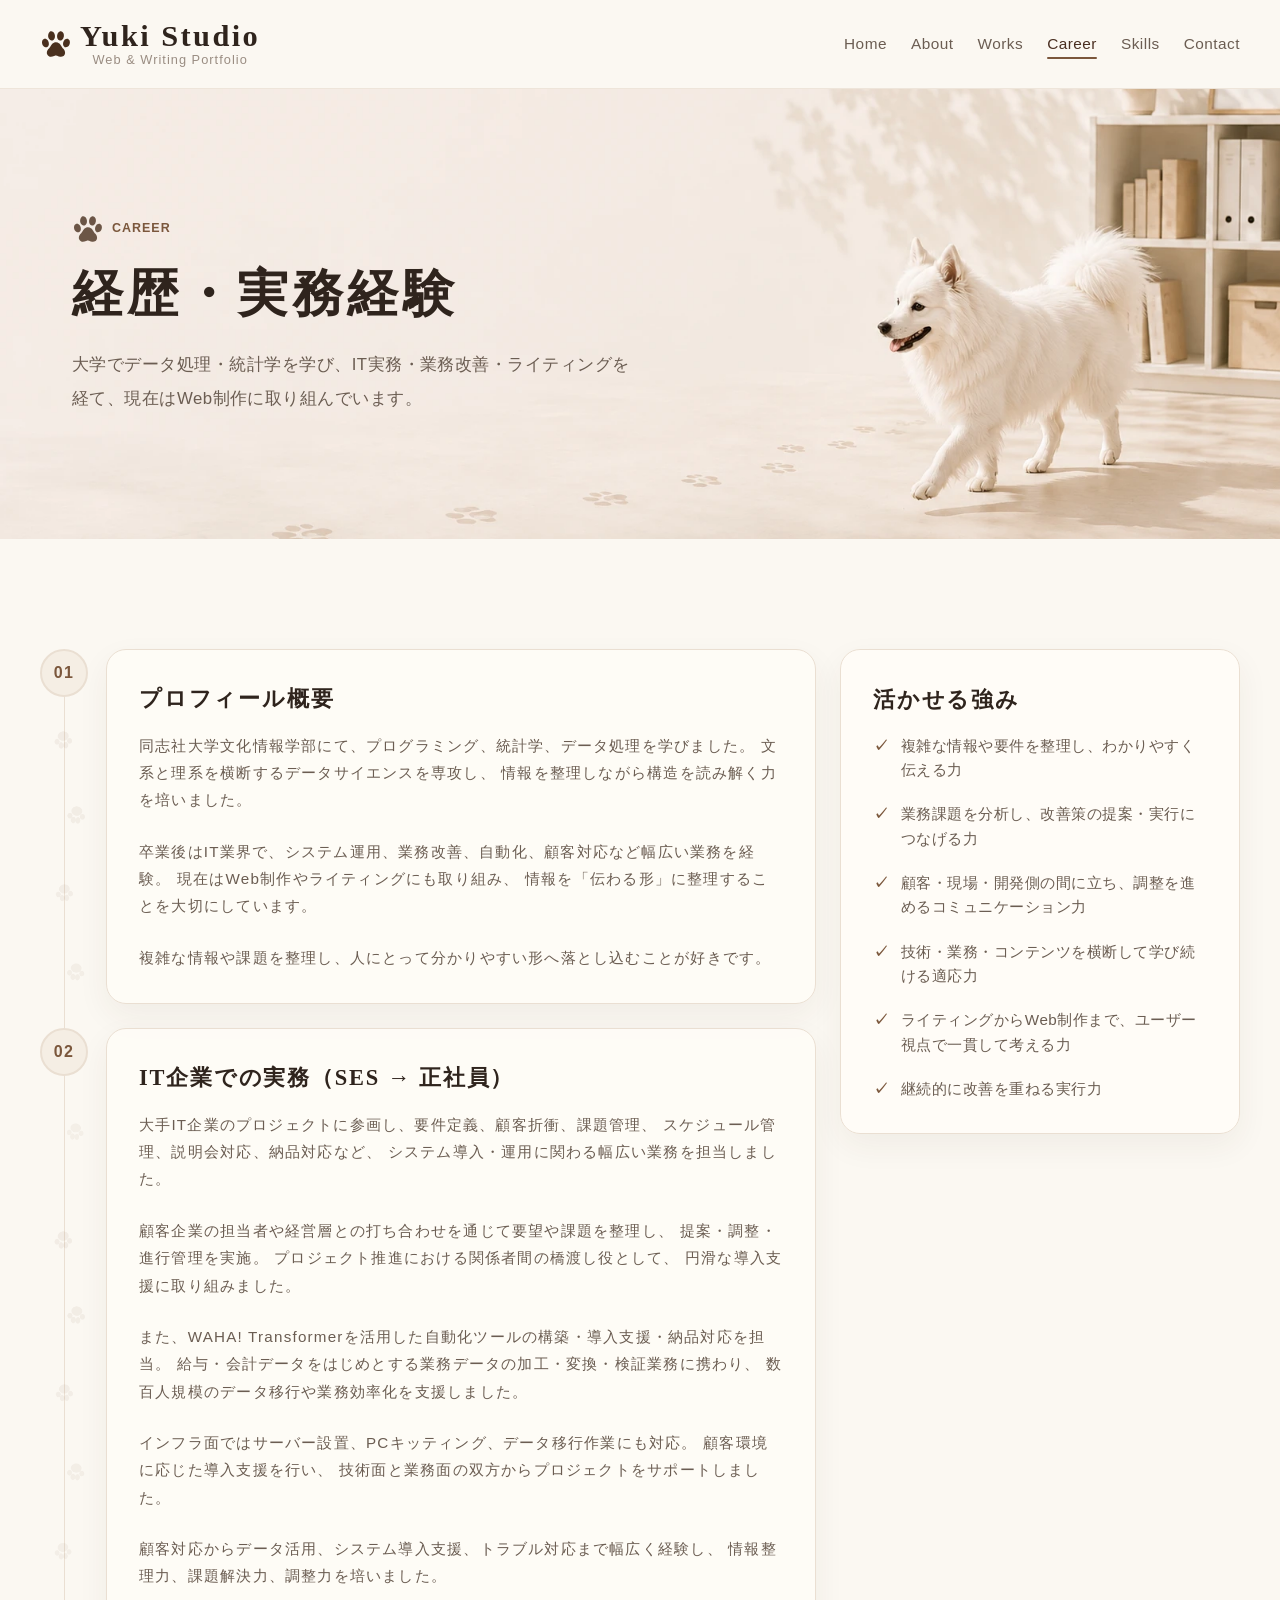
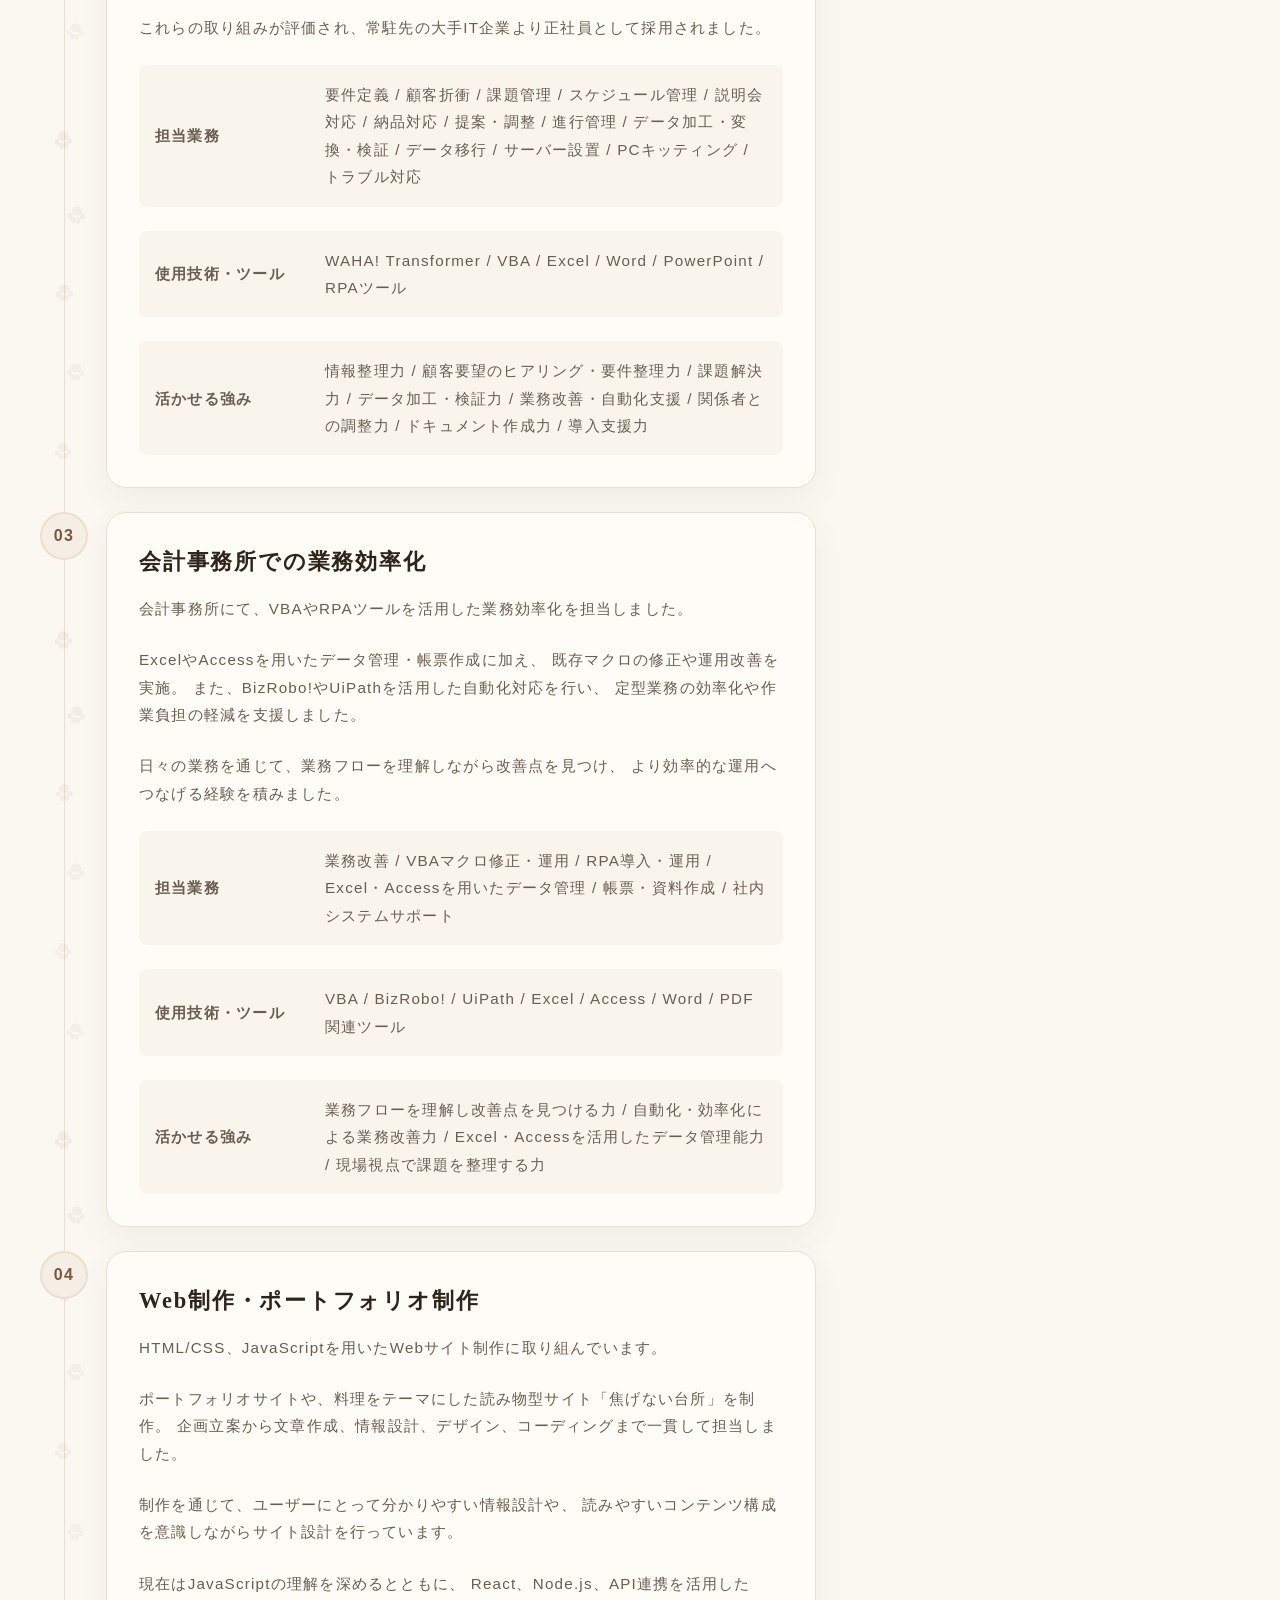
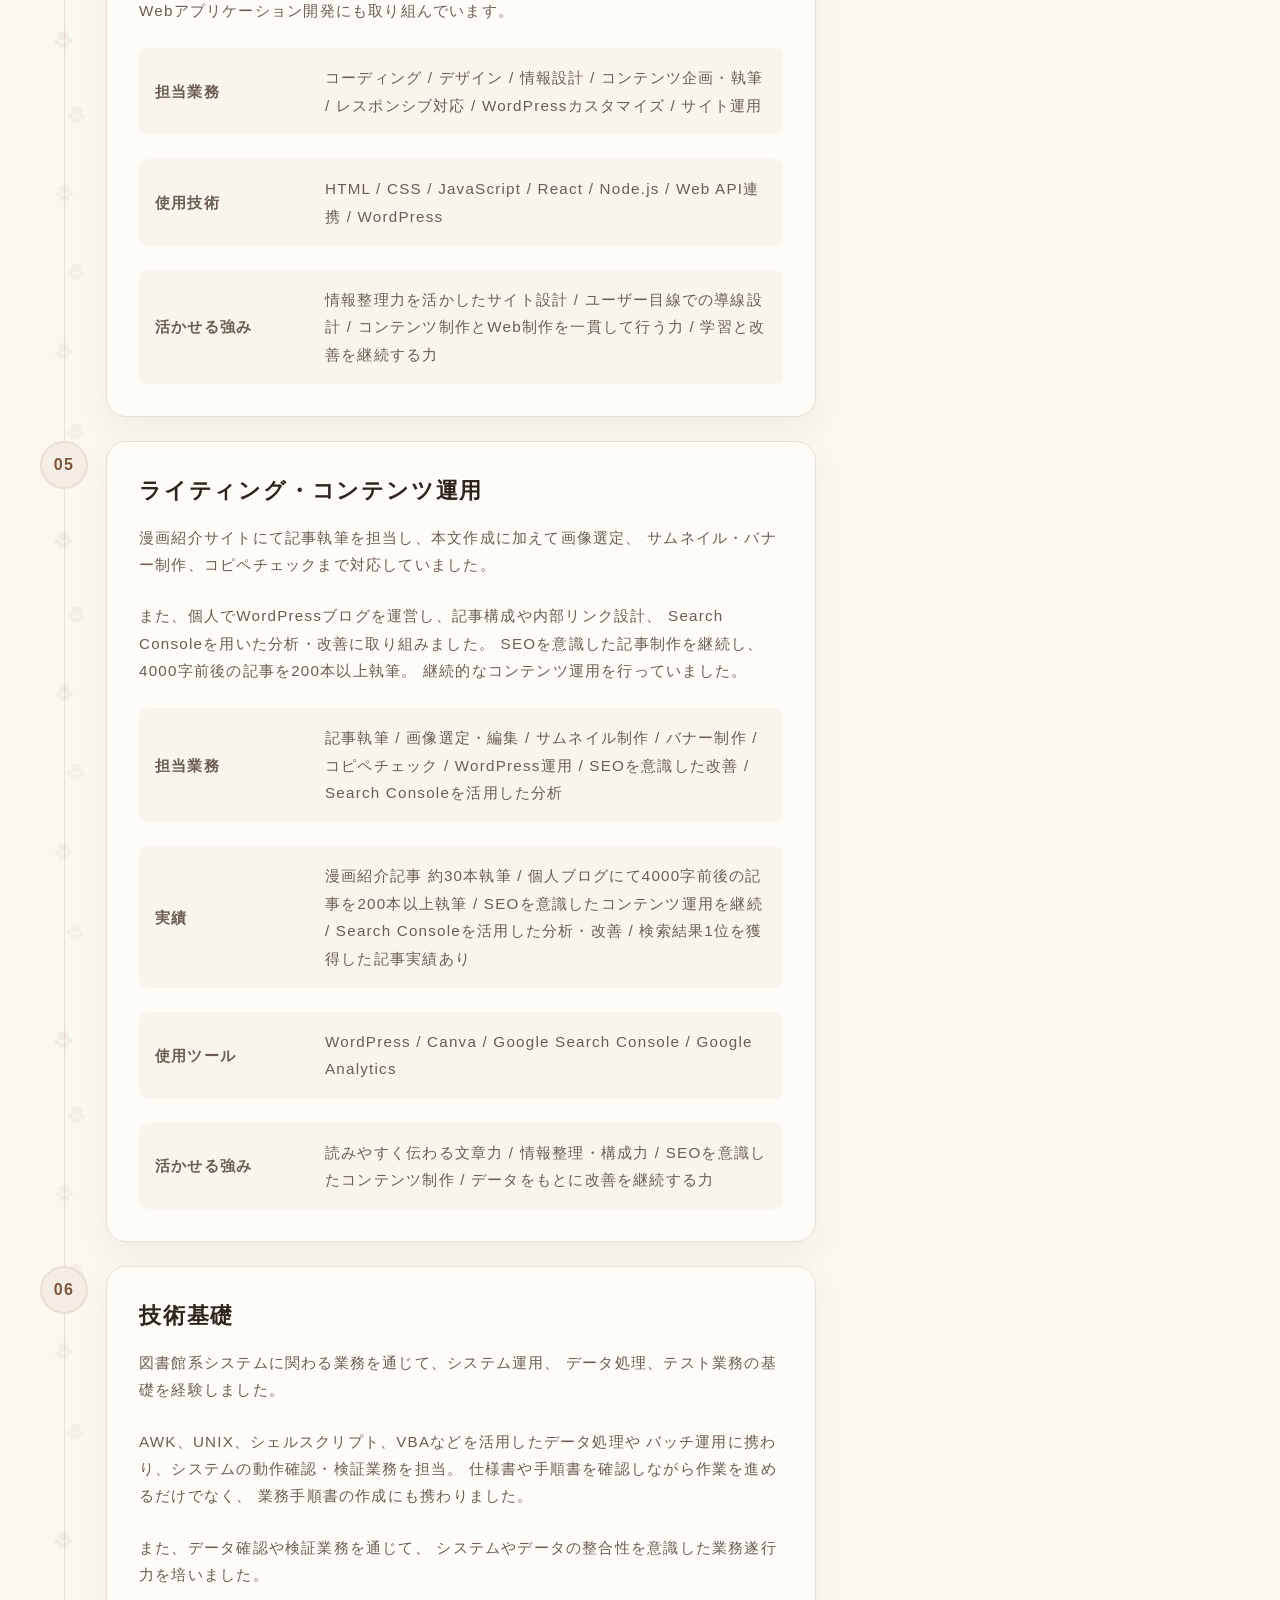
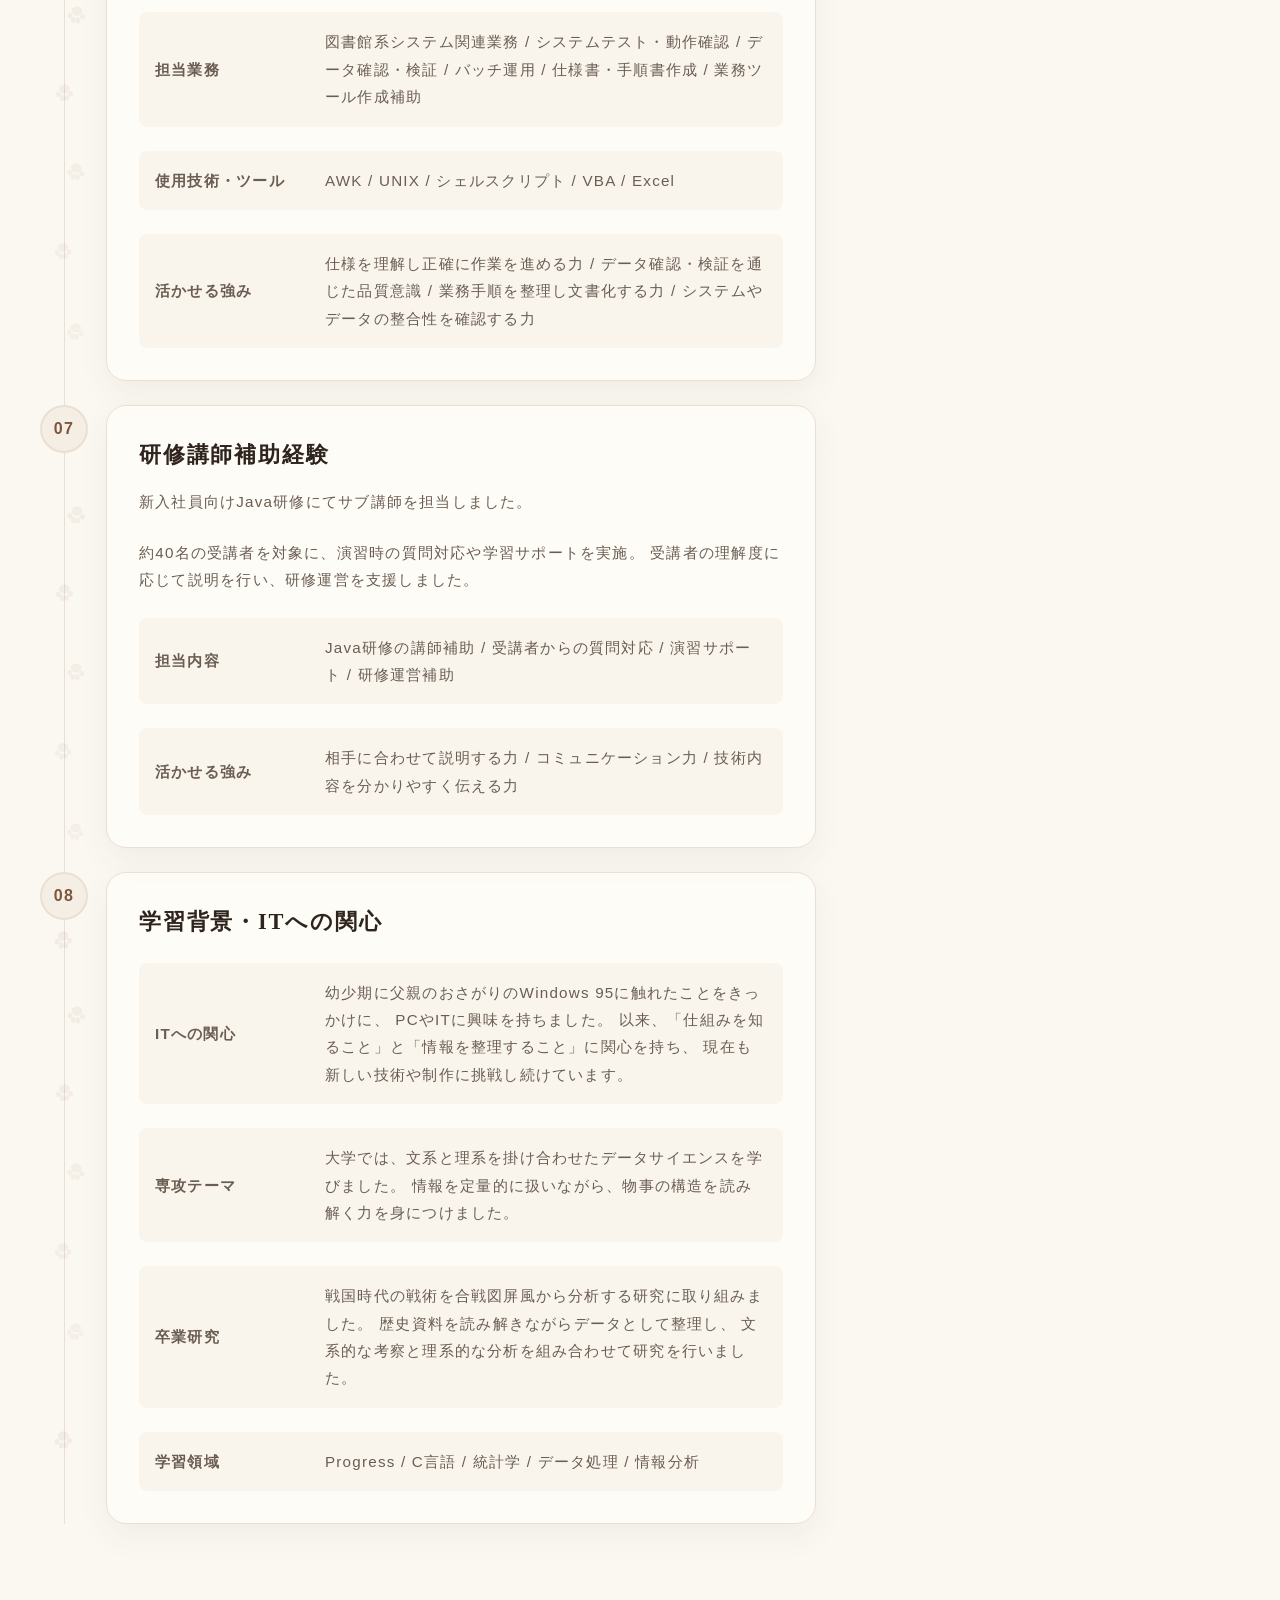
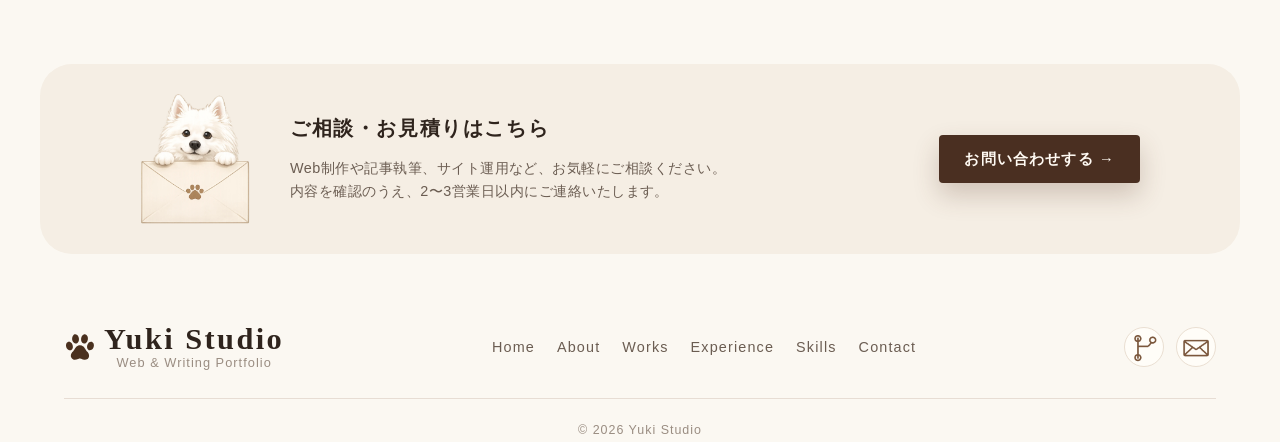
==== career.html @ e00a2fa9 "Initial commit" ====
<!DOCTYPE html>
<html lang="ja">

<head>
    <meta charset="UTF-8">
    <meta name="viewport" content="width=device-width, initial-scale=1.0">

    <title>経歴・実務経験 | Yuki Studio</title>
    <meta name="description" content="Yuki Studioの経歴・実務経験ページです。IT実務、業務改善、Web制作、ライティング、コンテンツ運用の経験を紹介します。">

    <link rel="stylesheet" href="css/common.css">
    <link rel="stylesheet" href="css/career.css">
</head>

<body>
    <header class="site-header">
        <div class="header-inner">
            <a href="index.html" class="site-logo" aria-label="Yuki Studio トップへ">
                <img src="images/logo-paw.svg" alt="" class="logo-mark">
                <span class="logo-text">
                    <span class="logo-main">Yuki Studio</span>
                    <span class="logo-sub">Web &amp; Writing Portfolio</span>
                </span>
            </a>

            <button class="menu-toggle" type="button" aria-label="メニューを開く" aria-expanded="false"
                aria-controls="global-nav">
                <span></span>
                <span></span>
                <span></span>
            </button>

            <nav class="global-nav" aria-label="グローバルナビゲーション">
                <ul class="nav-list">
                    <li><a href="index.html">Home</a></li>
                    <li><a href="index.html#about">About</a></li>
                    <li><a href="index.html#works">Works</a></li>
                    <li><a href="career.html" class="is-current">Career</a></li>
                    <li><a href="index.html#skills">Skills</a></li>
                    <li><a href="index.html#contact">Contact</a></li>
                </ul>
            </nav>
        </div>
    </header>

    <main>
        <section class="career-hero">
            <div class="career-hero-inner">
                <div class="career-hero-content">
                    <p class="career-hero-label">
                        <img src="images/logo-paw.svg" alt="" class="section-logo-mark">
                        CAREER
                    </p>

                    <h1 class="career-hero-title">
                        経歴・実務経験
                    </h1>

                    <p class="career-hero-lead">
                        大学でデータ処理・統計学を学び、IT実務・業務改善・ライティングを経て、現在はWeb制作に取り組んでいます。
                    </p>
                </div>

                <div class="career-hero-visual">
                    <img src="images/hero-dog-career.webp" alt="白い犬と植物のある制作室のイメージ">
                </div>
            </div>
        </section>

        <section class="section career-section">
            <div class="section-inner career-layout">
                <div class="career-main">
                    <article class="career-card">
                        <div class="career-number">01</div>

                        <div class="career-card-inner">

                            <div class="career-content">
                                <h2>プロフィール概要</h2>

                                <p>
                                    同志社大学文化情報学部にて、プログラミング、統計学、データ処理を学びました。
                                    文系と理系を横断するデータサイエンスを専攻し、
                                    情報を整理しながら構造を読み解く力を培いました。
                                </p>

                                <p>
                                    卒業後はIT業界で、システム運用、業務改善、自動化、顧客対応など幅広い業務を経験。
                                    現在はWeb制作やライティングにも取り組み、
                                    情報を「伝わる形」に整理することを大切にしています。
                                </p>

                                <p>
                                    複雑な情報や課題を整理し、人にとって分かりやすい形へ落とし込むことが好きです。
                                </p>
                            </div>
                        </div>
                    </article>
                    <article class="career-card">
                        <div class="career-number">02</div>

                        <div class="career-card-inner">
                            <div class="career-content">
                                <h2>IT企業での実務（SES → 正社員）</h2>

                                <p>
                                    大手IT企業のプロジェクトに参画し、要件定義、顧客折衝、課題管理、
                                    スケジュール管理、説明会対応、納品対応など、
                                    システム導入・運用に関わる幅広い業務を担当しました。
                                </p>

                                <p>
                                    顧客企業の担当者や経営層との打ち合わせを通じて要望や課題を整理し、
                                    提案・調整・進行管理を実施。
                                    プロジェクト推進における関係者間の橋渡し役として、
                                    円滑な導入支援に取り組みました。
                                </p>

                                <p>
                                    また、WAHA! Transformerを活用した自動化ツールの構築・導入支援・納品対応を担当。
                                    給与・会計データをはじめとする業務データの加工・変換・検証業務に携わり、
                                    数百人規模のデータ移行や業務効率化を支援しました。
                                </p>

                                <p>
                                    インフラ面ではサーバー設置、PCキッティング、データ移行作業にも対応。
                                    顧客環境に応じた導入支援を行い、
                                    技術面と業務面の双方からプロジェクトをサポートしました。
                                </p>

                                <p>
                                    顧客対応からデータ活用、システム導入支援、トラブル対応まで幅広く経験し、
                                    情報整理力、課題解決力、調整力を培いました。
                                </p>

                                <p>
                                    これらの取り組みが評価され、常駐先の大手IT企業より正社員として採用されました。
                                </p>

                                <div class="career-details">
                                    <div class="career-detail-row">
                                        <p class="career-detail-label">担当業務</p>
                                        <p class="career-detail-text">
                                            要件定義 / 顧客折衝 / 課題管理 / スケジュール管理 / 説明会対応 /
                                            納品対応 / 提案・調整 / 進行管理 / データ加工・変換・検証 /
                                            データ移行 / サーバー設置 / PCキッティング / トラブル対応
                                        </p>
                                    </div>

                                    <div class="career-detail-row">
                                        <p class="career-detail-label">使用技術・ツール</p>
                                        <p class="career-detail-text">
                                            WAHA! Transformer / VBA / Excel / Word / PowerPoint / RPAツール
                                        </p>
                                    </div>

                                    <div class="career-detail-row">
                                        <p class="career-detail-label">活かせる強み</p>
                                        <p class="career-detail-text">
                                            情報整理力 / 顧客要望のヒアリング・要件整理力 / 課題解決力 /
                                            データ加工・検証力 / 業務改善・自動化支援 / 関係者との調整力 /
                                            ドキュメント作成力 / 導入支援力
                                        </p>
                                    </div>
                                </div>
                            </div>
                        </div>
                    </article>
                    <article class="career-card">
                        <div class="career-number">03</div>

                        <div class="career-card-inner">

                            <div class="career-content">
                                <h2>会計事務所での業務効率化</h2>

                                <p>
                                    会計事務所にて、VBAやRPAツールを活用した業務効率化を担当しました。
                                </p>

                                <p>
                                    ExcelやAccessを用いたデータ管理・帳票作成に加え、
                                    既存マクロの修正や運用改善を実施。
                                    また、BizRobo!やUiPathを活用した自動化対応を行い、
                                    定型業務の効率化や作業負担の軽減を支援しました。
                                </p>

                                <p>
                                    日々の業務を通じて、業務フローを理解しながら改善点を見つけ、
                                    より効率的な運用へつなげる経験を積みました。
                                </p>

                                <div class="career-details">
                                    <div class="career-detail-row">
                                        <p class="career-detail-label">担当業務</p>
                                        <p class="career-detail-text">
                                            業務改善 / VBAマクロ修正・運用 / RPA導入・運用 /
                                            Excel・Accessを用いたデータ管理 / 帳票・資料作成 /
                                            社内システムサポート
                                        </p>
                                    </div>

                                    <div class="career-detail-row">
                                        <p class="career-detail-label">使用技術・ツール</p>
                                        <p class="career-detail-text">
                                            VBA / BizRobo! / UiPath / Excel / Access / Word / PDF関連ツール
                                        </p>
                                    </div>

                                    <div class="career-detail-row">
                                        <p class="career-detail-label">活かせる強み</p>
                                        <p class="career-detail-text">
                                            業務フローを理解し改善点を見つける力 /
                                            自動化・効率化による業務改善力 /
                                            Excel・Accessを活用したデータ管理能力 /
                                            現場視点で課題を整理する力
                                        </p>
                                    </div>
                                </div>
                            </div>
                        </div>
                    </article>

                    <article class="career-card">
                        <div class="career-number">04</div>

                        <div class="career-card-inner">

                            <div class="career-content">
                                <h2>Web制作・ポートフォリオ制作</h2>

                                <p>
                                    HTML/CSS、JavaScriptを用いたWebサイト制作に取り組んでいます。
                                </p>

                                <p>
                                    ポートフォリオサイトや、料理をテーマにした読み物型サイト「焦げない台所」を制作。
                                    企画立案から文章作成、情報設計、デザイン、コーディングまで一貫して担当しました。
                                </p>

                                <p>
                                    制作を通じて、ユーザーにとって分かりやすい情報設計や、
                                    読みやすいコンテンツ構成を意識しながらサイト設計を行っています。
                                </p>

                                <p>
                                    現在はJavaScriptの理解を深めるとともに、
                                    React、Node.js、API連携を活用したWebアプリケーション開発にも取り組んでいます。
                                </p>

                                <div class="career-details">
                                    <div class="career-detail-row">
                                        <p class="career-detail-label">担当業務</p>
                                        <p class="career-detail-text">
                                            コーディング / デザイン / 情報設計 / コンテンツ企画・執筆 /
                                            レスポンシブ対応 / WordPressカスタマイズ / サイト運用
                                        </p>
                                    </div>

                                    <div class="career-detail-row">
                                        <p class="career-detail-label">使用技術</p>
                                        <p class="career-detail-text">
                                            HTML / CSS / JavaScript / React / Node.js / Web API連携 / WordPress
                                        </p>
                                    </div>

                                    <div class="career-detail-row">
                                        <p class="career-detail-label">活かせる強み</p>
                                        <p class="career-detail-text">
                                            情報整理力を活かしたサイト設計 / ユーザー目線での導線設計 /
                                            コンテンツ制作とWeb制作を一貫して行う力 / 学習と改善を継続する力
                                        </p>
                                    </div>
                                </div>
                            </div>
                        </div>
                    </article>
                    <article class="career-card">
                        <div class="career-number">05</div>

                        <div class="career-card-inner">

                            <div class="career-content">
                                <h2>ライティング・コンテンツ運用</h2>

                                <p>
                                    漫画紹介サイトにて記事執筆を担当し、本文作成に加えて画像選定、
                                    サムネイル・バナー制作、コピペチェックまで対応していました。
                                </p>

                                <p>
                                    また、個人でWordPressブログを運営し、記事構成や内部リンク設計、
                                    Search Consoleを用いた分析・改善に取り組みました。
                                    SEOを意識した記事制作を継続し、4000字前後の記事を200本以上執筆。
                                    継続的なコンテンツ運用を行っていました。
                                </p>

                                <div class="career-details">
                                    <div class="career-detail-row">
                                        <p class="career-detail-label">担当業務</p>
                                        <p class="career-detail-text">
                                            記事執筆 / 画像選定・編集 / サムネイル制作 / バナー制作 /
                                            コピペチェック / WordPress運用 / SEOを意識した改善 /
                                            Search Consoleを活用した分析
                                        </p>
                                    </div>

                                    <div class="career-detail-row">
                                        <p class="career-detail-label">実績</p>
                                        <p class="career-detail-text">
                                            漫画紹介記事 約30本執筆 / 個人ブログにて4000字前後の記事を200本以上執筆 /
                                            SEOを意識したコンテンツ運用を継続 / Search Consoleを活用した分析・改善 /
                                            検索結果1位を獲得した記事実績あり
                                        </p>
                                    </div>

                                    <div class="career-detail-row">
                                        <p class="career-detail-label">使用ツール</p>
                                        <p class="career-detail-text">
                                            WordPress / Canva / Google Search Console / Google Analytics
                                        </p>
                                    </div>

                                    <div class="career-detail-row">
                                        <p class="career-detail-label">活かせる強み</p>
                                        <p class="career-detail-text">
                                            読みやすく伝わる文章力 / 情報整理・構成力 /
                                            SEOを意識したコンテンツ制作 / データをもとに改善を継続する力
                                        </p>
                                    </div>
                                </div>
                            </div>
                        </div>
                    </article>



                    <article class="career-card">
                        <div class="career-number">06</div>

                        <div class="career-card-inner">

                            <div class="career-content">
                                <h2>技術基礎</h2>

                                <p>
                                    図書館系システムに関わる業務を通じて、システム運用、
                                    データ処理、テスト業務の基礎を経験しました。
                                </p>

                                <p>
                                    AWK、UNIX、シェルスクリプト、VBAなどを活用したデータ処理や
                                    バッチ運用に携わり、システムの動作確認・検証業務を担当。
                                    仕様書や手順書を確認しながら作業を進めるだけでなく、
                                    業務手順書の作成にも携わりました。
                                </p>

                                <p>
                                    また、データ確認や検証業務を通じて、
                                    システムやデータの整合性を意識した業務遂行力を培いました。
                                </p>

                                <div class="career-details">
                                    <div class="career-detail-row">
                                        <p class="career-detail-label">担当業務</p>
                                        <p class="career-detail-text">
                                            図書館系システム関連業務 / システムテスト・動作確認 /
                                            データ確認・検証 / バッチ運用 / 仕様書・手順書作成 /
                                            業務ツール作成補助
                                        </p>
                                    </div>

                                    <div class="career-detail-row">
                                        <p class="career-detail-label">使用技術・ツール</p>
                                        <p class="career-detail-text">
                                            AWK / UNIX / シェルスクリプト / VBA / Excel
                                        </p>
                                    </div>

                                    <div class="career-detail-row">
                                        <p class="career-detail-label">活かせる強み</p>
                                        <p class="career-detail-text">
                                            仕様を理解し正確に作業を進める力 / データ確認・検証を通じた品質意識 /
                                            業務手順を整理し文書化する力 / システムやデータの整合性を確認する力
                                        </p>
                                    </div>
                                </div>
                            </div>
                        </div>
                    </article>
                    <article class="career-card">
                        <div class="career-number">07</div>

                        <div class="career-card-inner">

                            <div class="career-content">
                                <h2>研修講師補助経験</h2>

                                <p>
                                    新入社員向けJava研修にてサブ講師を担当しました。
                                </p>

                                <p>
                                    約40名の受講者を対象に、演習時の質問対応や学習サポートを実施。
                                    受講者の理解度に応じて説明を行い、研修運営を支援しました。
                                </p>

                                <div class="career-details">
                                    <div class="career-detail-row">
                                        <p class="career-detail-label">担当内容</p>
                                        <p class="career-detail-text">
                                            Java研修の講師補助 / 受講者からの質問対応 / 演習サポート / 研修運営補助
                                        </p>
                                    </div>

                                    <div class="career-detail-row">
                                        <p class="career-detail-label">活かせる強み</p>
                                        <p class="career-detail-text">
                                            相手に合わせて説明する力 / コミュニケーション力 / 技術内容を分かりやすく伝える力
                                        </p>
                                    </div>
                                </div>
                            </div>
                        </div>
                    </article>
                    <article class="career-card">
                        <div class="career-number">08</div>

                        <div class="career-card-inner">

                            <div class="career-content">
                                <h2>学習背景・ITへの関心</h2>

                                <div class="career-details">
                                    <div class="career-detail-row">
                                        <p class="career-detail-label">ITへの関心</p>
                                        <p class="career-detail-text">
                                            幼少期に父親のおさがりのWindows 95に触れたことをきっかけに、
                                            PCやITに興味を持ちました。
                                            以来、「仕組みを知ること」と「情報を整理すること」に関心を持ち、
                                            現在も新しい技術や制作に挑戦し続けています。
                                        </p>
                                    </div>

                                    <div class="career-detail-row">
                                        <p class="career-detail-label">専攻テーマ</p>
                                        <p class="career-detail-text">
                                            大学では、文系と理系を掛け合わせたデータサイエンスを学びました。
                                            情報を定量的に扱いながら、物事の構造を読み解く力を身につけました。
                                        </p>
                                    </div>

                                    <div class="career-detail-row">
                                        <p class="career-detail-label">卒業研究</p>
                                        <p class="career-detail-text">
                                            戦国時代の戦術を合戦図屏風から分析する研究に取り組みました。
                                            歴史資料を読み解きながらデータとして整理し、
                                            文系的な考察と理系的な分析を組み合わせて研究を行いました。
                                        </p>
                                    </div>

                                    <div class="career-detail-row">
                                        <p class="career-detail-label">学習領域</p>
                                        <p class="career-detail-text">
                                            Progress / C言語 / 統計学 / データ処理 / 情報分析
                                        </p>
                                    </div>
                                </div>
                            </div>
                        </div>
                    </article>

                </div>
                <aside class="career-side">
                    <div class="side-card">
                        <h2>活かせる強み</h2>

                        <ul class="check-list">
                            <li>複雑な情報や要件を整理し、わかりやすく伝える力</li>
                            <li>業務課題を分析し、改善策の提案・実行につなげる力</li>
                            <li>顧客・現場・開発側の間に立ち、調整を進めるコミュニケーション力</li>
                            <li>技術・業務・コンテンツを横断して学び続ける適応力</li>
                            <li>ライティングからWeb制作まで、ユーザー視点で一貫して考える力</li>
                            <li>継続的に改善を重ねる実行力</li>
                        </ul>
                    </div>

                    <!-- <div class="side-card">
                        <h2>使用経験のある主なスキル・ツール</h2>

                        <div class="side-skill-group">
                            <h3>Web制作</h3>
                            <div class="skill-tags">
                                <span>HTML</span>
                                <span>CSS</span>
                                <span>JavaScript</span>
                                <span>WordPress</span>
                            </div>
                        </div>

                        <div class="side-skill-group">
                            <h3>業務改善・自動化</h3>
                            <div class="skill-tags">
                                <span>VBA</span>
                                <span>BizRobo!</span>
                                <span>UiPath</span>
                                <span>WAHA! Transformer</span>
                            </div>
                        </div>

                        <div class="side-skill-group">
                            <h3>データ処理・システム運用</h3>
                            <div class="skill-tags">
                                <span>AWK</span>
                                <span>UNIX</span>
                                <span>シェル</span>
                                <span>Excel</span>
                                <span>MOS Access</span>
                            </div>
                        </div>

                        <div class="side-skill-group">
                            <h3>コンテンツ制作・分析</h3>
                            <div class="skill-tags">
                                <span>Canva</span>
                                <span>Google Search Console</span>
                                <span>Google Analytics</span>
                            </div>
                        </div>
                    </div> -->
                </aside>
            </div>
        </section>

    <section class="section contact-section" id="contact">
      <div class="section-inner">
        <div class="contact-pill">
          <div class="contact-dog">
            <img src="images/contact-dog.webp" alt="サモエド">
          </div>
          <div class="contact-content">
            <div class="contact-text">
              <h2>ご相談・お見積りはこちら</h2>
              <p>Web制作や記事執筆、サイト運用など、お気軽にご相談ください。<br>
                内容を確認のうえ、2〜3営業日以内にご連絡いたします。</p>
            </div>
            <div class="contact-action">
              <a href="mailto:example@example.com" class="button button-primary">
                お問い合わせする →
              </a>
            </div>
          </div>
        </div>
      </div>
    </section>
    </main>

  <footer class="site-footer">
    <div class="footer-inner">

      <div class="footer-main">
        <a href="#home" class="site-logo footer-logo" aria-label="Yuki Studio トップへ">
          <img src="images/logo-paw.svg" alt="肉球のロゴ" class="logo-mark">
          <span class="logo-text">
            <span class="logo-main">Yuki Studio</span>
            <span class="logo-sub">Web &amp; Writing Portfolio</span>
          </span>
        </a>

        <nav class="footer-nav" aria-label="フッターナビゲーション">
          <ul>
            <li><a href="#home">Home</a></li>
            <li><a href="#about">About</a></li>
            <li><a href="#works">Works</a></li>
            <li><a href="#experience">Experience</a></li>
            <li><a href="#skills">Skills</a></li>
            <li><a href="#contact">Contact</a></li>
          </ul>
        </nav>

        <div class="footer-sns" aria-label="SNS・連絡先">
          <a href="#" aria-label="GitHub">
            <img src="images/github-repo-icon.webp" alt="GitHub">
          </a>

          <a href="mailto:example@example.com" aria-label="メール">
            <img src="images/mail-icon.webp" alt="メール">
          </a>
        </div>
      </div>

      <div class="footer-copy">
        <p class="copyright">© 2026 Yuki Studio</p>
      </div>

    </div>
  </footer>
  <script src="js/main.js"></script>
</body>

</html>
---- css/common.css ----
/* =========================
  common.css
  Base / Variables / Header / Footer / Components
========================= */

/* ---------- CSS Variables ---------- */
:root {
    color-scheme: light;

    /* Colors */
    --color-bg: #fbf8f2;
    --color-bg-soft: #f5eee4;
    --color-surface: #fffdf8;
    --color-surface-strong: #ffffff;
    --color-text: #2f241d;
    --color-text-soft: #6b5d52;
    --color-text-light: #9a8d82;
    --color-main: #7b573c;
    --color-main-dark: #4a2f21;
    --color-accent: #9a7a58;
    --color-border: #eadfd2;
    --color-shadow: rgba(72, 48, 32, 0.08);

    /* Layout */
    --container-width: 1200px;
    --page-padding-pc: 24px;
    --page-padding-tablet: 32px;
    --page-padding-sp: 16px;

    /* Spacing */
    --section-space-pc: 70px;
    --section-space-sp: 64px;
    --block-space: 22px;
    --card-gap: 10px;
    --card-padding: 28px;

    /* Radius */
    --radius-sm: 12px;
    --radius-md: 20px;
    --radius-lg: 32px;
    --radius-pill: 999px;

    /* Typography */
    --font-base: "Hiragino Sans", "Yu Gothic", "YuGothic", "Noto Sans JP", sans-serif;
    --font-logo: "Hiragino Mincho ProN", "Yu Mincho", "YuMincho", "Noto Serif JP", serif;
    --font-en: Georgia, "Times New Roman", serif;
    --tracking-wide: 0.08em;

    /* Effects */
    --shadow-soft: 0 18px 48px var(--color-shadow);
    --shadow-card: 0 12px 32px rgba(72, 48, 32, 0.06);
    --transition: 0.25s ease;
}

/* ---------- Reset / Base ---------- */
*,
*::before,
*::after {
    box-sizing: border-box;
}

html {
    scroll-behavior: smooth;
    background: var(--color-bg);
}

body {
    margin: 0;
    min-width: 320px;
    background: var(--color-bg);
    color: var(--color-text);
    font-family: var(--font-base);
    font-size: 16px;
    line-height: 1.8;
    letter-spacing: 0.03em;
    -webkit-text-size-adjust: 100%;
}

body::selection {
    background: #e8d2bd;
    color: var(--color-text);
}

img,
svg {
    max-width: 100%;
    height: auto;
    vertical-align: bottom;
}

img {
    display: block;
}

a {
    color: inherit;
    text-decoration: none;
}

button,
input,
textarea,
select {
    font: inherit;
}

ul,
ol {
    margin: 0;
    padding: 0;
}

li {
    list-style: none;
}

p,
h1,
h2,
h3,
h4 {
    margin: 0;
}

/* ---------- Common Layout ---------- */
.site-header,
.section,
.site-footer {
    padding-left: var(--page-padding-pc);
    padding-right: var(--page-padding-pc);
}

.header-inner,
.section-inner,
.footer-inner {
    width: min(100%, var(--container-width));
    margin-left: auto;
    margin-right: auto;
}

.section {
    padding-top: var(--section-space-pc);
    padding-bottom: var(--section-space-pc);
}

.section-label {
    display: inline-flex;
    align-items: center;
    gap: 8px;
    margin-bottom: 12px;
    color: var(--color-main);
    font-size: 0.78rem;
    font-weight: 700;
    letter-spacing: var(--tracking-wide);
}

.section h2 {
    font-family: var(--font-logo);
    margin-bottom: var(--block-space);
    color: var(--color-text);
    font-size: clamp(1.4rem, 2.5vw, 2.1rem);
    line-height: 1.3;
    letter-spacing: var(--tracking-wide);
}

.section-text {
    color: var(--color-text-soft);
    font-size: 0.9rem;
    line-height: 1.9;
    margin-bottom: 24px;
    position: relative;
    /* 💡z-indexを効かせるための下準備 */
    z-index: 1;
}

.section-text+.section-text {
    margin-top: 16px;
}

.section-title-row {
    display: flex;
    align-items: end;
    justify-content: space-between;
    gap: 24px;
    margin-bottom: var(--block-space);
}

/* ---------- Buttons / Links ---------- */
.button {
    display: inline-flex;
    align-items: center;
    justify-content: center;
    gap: 8px;
    min-height: 48px;
    padding: 0 24px;
    border: 1px solid transparent;
    border-radius: 4px;
    font-size: 0.92rem;
    font-weight: 700;
    letter-spacing: var(--tracking-wide);
    transition:
        transform var(--transition),
        box-shadow var(--transition),
        background-color var(--transition),
        color var(--transition),
        border-color var(--transition);
}

.button:hover {
    transform: translateY(-2px);
}

.button-primary {
    background: var(--color-main-dark);
    color: #fffaf3;
    box-shadow: 0 12px 26px rgba(94, 60, 40, 0.24);
}

.button-primary:hover {
    background: var(--color-main);
}

.button-outline {
    border-color: var(--color-text-light);
    background: rgba(255, 250, 243, 0.72);
    color: var(--color-main-dark);
}

.button-outline:hover {
    border-color: var(--color-main);
    background: var(--color-surface);
}

.text-link {
    display: inline-flex;
    align-items: center;
    gap: 8px;
    color: var(--color-main);
    font-size: 0.9rem;
    font-weight: 700;
}

.text-link:hover {
    color: var(--color-main-dark);
}

/* ---------- Header ---------- */

.menu-toggle {
    display: none;
}

.site-header {
    position: sticky;
    top: 0;
    z-index: 100;
    min-height: 88px;
    background: rgba(251, 248, 242, 0.9);
    border-bottom: 1px solid rgba(234, 223, 210, 0.75);
    backdrop-filter: blur(14px);
}

.header-inner {
    min-height: 88px;
    display: flex;
    align-items: center;
    justify-content: space-between;
    gap: 32px;
}

.site-logo {
    display: inline-flex;
    align-items: center;
    gap: 8px;
    flex-shrink: 0;
}

.logo-mark {
    width: 32px;
    height: 32px;
    object-fit: contain;
    flex-shrink: 0;
}

.logo-text {
    display: flex;
    flex-direction: column;
    gap: 3px;
    line-height: 1;
    align-items: center;
}

.logo-main {
    color: var(--color-text);
    font-family: var(--font-logo);
    font-size: 1.9rem;
    font-weight: 700;
    letter-spacing: var(--tracking-wide);
}

.logo-sub {
    color: var(--color-text-light);
    font-family: var(--font-base);
    font-size: .8rem;
    font-weight: 500;
    letter-spacing: var(--tracking-wide);
}

.nav-list {
    display: flex;
    align-items: center;
    gap: clamp(1.5rem, 1.5vw, 3rem);
}

.nav-list a {
    position: relative;
    color: var(--color-text-soft);
    font-size: clamp(.8rem, 1.2vw, 1.2rem);
    font-weight: 500;
    transition: color var(--transition);
}

.nav-list a::after {
    content: "";
    position: absolute;
    left: 0;
    bottom: -7px;
    width: 100%;
    height: 2px;
    border-radius: var(--radius-pill);
    background: var(--color-main);
    transform: scaleX(0);
    transform-origin: right;
    transition: transform var(--transition);
}

.nav-list a:hover,
.nav-list a.is-current {
    color: var(--color-main-dark);
}

.nav-list a:hover::after,
.nav-list a.is-current::after {
    transform: scaleX(1);
    transform-origin: left;
}

/* ---------- Footer ---------- */
.footer-inner {
    width: min(100%, var(--container-width));
    margin: 0 auto;
    padding: 0 var(--page-padding-pc);
}

.footer-main {
    display: flex;
    align-items: center;
    justify-content: space-between;
    gap: 32px;
}

.footer-copy {
    margin-top: 28px;
    padding-top: 20px;
    border-top: 1px solid rgba(125, 84, 56, 0.16);
    text-align: center;
}

.copyright {
    margin: 0;
    color: var(--color-text-light);
    font-size: 0.78rem;
    letter-spacing: var(--tracking-wide);
}

.footer-logo {
    flex-shrink: 0;
}

.footer-nav ul {
    display: flex;
    align-items: center;
    gap: 22px;
}

.footer-nav a {
    color: var(--color-text-soft);
    font-size: .9rem;
    font-weight: 400;
    letter-spacing: var(--tracking-wide);
    transition: color var(--transition);
}

.footer-nav a:hover {
    color: var(--color-main-dark);
}

.footer-sns {
    display: flex;
    align-items: center;
    gap: 12px;
}

.footer-sns a {
    display: grid;
    place-items: center;
    width: 40px;
    height: 40px;
    border: 1px solid var(--color-border);
    border-radius: 50%;
    background: var(--color-surface);
}

.footer-sns img {
    width: 40px;
    height: 40px;
    object-fit: contain;
}

.footer-sns a:hover {
    transform: translateY(-2px);
    background: var(--color-surface-strong);
}

/* ---------- contact ---------- */
.contact-pill {
    display: flex;
    align-items: center;
    gap: clamp(20px, 5vw, 40px);
    padding: 30px 100px;
    border-radius: var(--radius-lg);
    background: var(--color-bg-soft);
}

.contact-dog {
    width: 110px;
    flex-shrink: 0;
}

.contact-content {
    flex: 1;
    display: flex;
    align-items: center;
    gap: clamp(20px, 4vw, 40px);
}

.contact-text {
    flex: 1;
}

.contact-text h2 {
    font-size: 1.25rem;
    margin-bottom: 16px;
}

.contact-text p {
    font-size: 0.9rem;
    color: var(--color-text-soft);
    line-height: 1.6;
}

.contact-action {
    flex-shrink: 0;
}





/* ---------- Utility ---------- */
.visually-hidden {
    position: absolute;
    width: 1px;
    height: 1px;
    margin: -1px;
    padding: 0;
    overflow: hidden;
    clip: rect(0 0 0 0);
    white-space: nowrap;
    border: 0;
}

.section-logo-mark {
    width: 32px;
    height: 32px;
    object-fit: contain;
    flex-shrink: 0;
    opacity: .8;
}

/* ---------- Responsive ---------- */

@media (max-width: 1024px) {
    .contact-pill {
        display: grid;
        grid-template-columns: 180px 1fr;
        gap: 36px;
        padding: 48px 56px;
    }

    .contact-dog {
        width: 120px;
        justify-self: center;
    }

    .contact-content {
        display: flex;
        flex-direction: column;
        align-items: flex-start;
        gap: 24px;
    }

    .contact-action {
        width: 100%;
    }

    .contact-action .button {
        width: 100%;
        max-width: 200px;
    }

    .footer-inner {
        padding: 0 var(--page-padding-tablet);
    }

    .footer-main {
        flex-direction: column;
        align-items: center;
        gap: 24px;
        text-align: center;
    }

    .footer-nav ul {
        justify-content: center;
        flex-wrap: wrap;
        gap: 14px 22px;
    }

    .footer-sns {
        justify-content: center;
    }
}

@media (max-width: 767px) {
    body {
        font-size: 15px;
    }

    .site-header,
    .section,
    .site-footer {
        padding-left: var(--page-padding-sp);
        padding-right: var(--page-padding-sp);
    }

    .section {
        padding-top: var(--section-space-sp);
        padding-bottom: var(--section-space-sp);
    }

    .site-header,
    .header-inner {
        min-height: 60px;
    }

    .header-inner {
        gap: 16px;
    }

    .site-logo {
        gap: 8px;
    }

    .logo-mark,
    .section-logo-mark {
        width: 2rem;
        height: 2rem;
    }

    .logo-text {
        gap: .2rem;
    }

    .logo-main {
        font-size: 1.6rem;
    }

    .logo-sub {
        font-size: .67rem;
    }

    .menu-toggle {
        display: flex;
        flex-direction: column;
        align-items: center;
        justify-content: center;
        gap: 6px;
        width: 40px;
        height: 40px;
        padding: 0;
        border: 1px solid var(--color-border);
        border-radius: 50%;
        background: var(--color-surface);
        cursor: pointer;
        z-index: 1001;
    }

    .menu-toggle span {
        display: block;
        width: 15px;
        height: 1px;
        border-radius: 999px;
        background: var(--color-main-dark);
        transition: transform var(--transition), opacity var(--transition);
    }

    .menu-toggle.is-open span:nth-child(1) {
        transform: translateY(7px) rotate(45deg);
    }

    .menu-toggle.is-open span:nth-child(2) {
        opacity: 0;
    }

    .menu-toggle.is-open span:nth-child(3) {
        transform: translateY(-7px) rotate(-45deg);
    }

    .global-nav {
        position: fixed;
        top: 72px;
        left: 16px;
        right: 16px;
        z-index: 1000;
        padding: 24px;
        border: 1px solid var(--color-border);
        border-radius: var(--radius-md);
        background: rgba(255, 253, 248, 0.96);
        box-shadow: var(--shadow-soft);
        opacity: 0;
        visibility: hidden;
        transform: translateY(-12px);
    }

    .global-nav.is-open {
        opacity: 1;
        visibility: visible;
        transform: translateY(0);
    }

    .nav-list {
        display: grid;
        gap: 14px;
    }

    .nav-list a {
        display: block;
        padding: 10px 0;
        font-size: 0.95rem;
    }

    .button {
        min-height: 46px;
        padding-inline: 20px;
        font-size: 0.86rem;
    }

    .section h2 {
        margin-bottom: 18px;
    }

    .site-footer {
        padding-top: 36px;
        padding-bottom: 32px;
    }

    .footer-inner {
        padding: 0 var(--page-padding-sp);
    }

    .footer-main {
        gap: 22px;
    }

    .footer-logo {
        justify-content: center;
    }

    .footer-nav ul {
        gap: 12px 18px;
    }

    .footer-nav a {
        font-size: 0.82rem;
    }

    .footer-sns a {
        width: 38px;
        height: 38px;
    }

    .footer-sns img {
        width: 22px;
        height: 22px;
        object-fit: contain;
    }

    .footer-copy {
        margin-top: 24px;
        padding-top: 18px;
    }

    .contact-pill {
        display: flex;
        flex-direction: column;
        text-align: center;
        padding: 36px 24px;
        gap: 20px;
    }

    .contact-dog {
        width: 90px;
    }

}
---- css/career.css ----
/* =========================
  Experience Page
========================= */

/* =========================
  Career Hero
========================= */

.career-hero {
    padding: 0;
    margin-bottom: var(--section-space-pc);
    width: 100vw;
    margin-left: calc(50% - 50vw);
    margin-right: calc(50% - 50vw);
    position: relative;
}

.career-hero-inner {
    width: min(100%, var(--container-width));
    margin: 0 auto;
    display: flex;
    align-items: center;
    height: 450px;
    padding: 0 var(--page-padding-tablet);
}

.career-hero-visual {
    position: absolute;
    inset: 0;
}

.career-hero-visual img {
    width: 100%;
    height: 100%;
    object-fit: cover;
    object-position: right center;
}

.career-hero-content {
    position: relative;
    z-index: 1;
    width: min(560px, 100%);
}

.career-hero-label {
    display: inline-flex;
    align-items: center;
    gap: 8px;
    margin-bottom: 18px;
    color: var(--color-main);
    font-size: 0.78rem;
    font-weight: 700;
    letter-spacing: var(--tracking-wide);
}

.career-hero-title {
    color: var(--color-text);
    font-family: var(--font-logo);
    font-size: clamp(2rem, 4vw, 3.5rem);
    font-weight: 700;
    line-height: 1.2;
    letter-spacing: var(--tracking-wide);
}

.career-hero-lead {
    margin-top: 24px;
    color: var(--color-text-soft);
    font-size: 1.05rem;
    line-height: 2;
}

/* ---------- Layout ---------- */
.career-section {
    padding-top: 40px;
}

.career-layout {
    display: grid;
    grid-template-columns: minmax(0, 1fr) 400px;
    gap: 24px;
    align-items: start;
}

.career-main {
    position: relative;
    display: grid;
    gap: 24px;
}

.career-main::before {
    content: "";
    position: absolute;
    top: 0;
    left: 24px;
    /* .career-numberの中心（丸の幅48pxの半分）に合わせる */
    bottom: 0;
    width: 1px;
    background-color: var(--color-border);
    /* 線の色 */
    z-index: 0;
    /* 数字より後ろに配置 */
}

.career-main::after {

    content: "";

    position: absolute;

    top: 50px;

    /* left: 10px; */

    width: 60px;

    height: calc(100% - 100px);

    background-image: url("../images/paw-trail.webp");

    background-repeat: repeat-y;

    background-size: 70px 500px;

    background-position: center top;

    opacity: 0.1;

    pointer-events: none;

    z-index: 0;

}

/* ---------- Career Cards ---------- */
.career-card {
    position: relative;
    display: grid;
    grid-template-columns: 56px minmax(0, 1fr);
    gap: 10px;
}

.career-number {
    display: grid;
    place-items: center;
    width: 48px;
    height: 48px;
    border-radius: 50%;
    background: var(--color-bg-soft);
    border: 2px solid var(--color-border);
    color: var(--color-main);
    font-weight: 600;
    letter-spacing: var(--tracking-wide);
    z-index: 3;
}

.career-card-inner {
    display: grid;
    grid-template-columns: 1fr;
    gap: 24px;
    padding: 32px;
    border: 1px solid var(--color-border);
    border-radius: var(--radius-md);
    background: rgba(255, 253, 248, 0.82);
    box-shadow: var(--shadow-card);
}

.career-icon {
    display: grid;
    place-items: center;
    width: 72px;
    height: 72px;
    border-radius: 50%;
    background: var(--color-bg-soft);
}

.career-icon img {
    width: 34px;
    height: 34px;
    object-fit: contain;
}

.career-content h2 {
    margin-bottom: 16px;
    color: var(--color-text);
    font-size: 1.4rem;
    line-height: 1.5;
}

.career-content p {
    color: var(--color-text-soft);
    font-size: 0.95rem;
    line-height: 1.8;
    letter-spacing: var(--tracking-wide);
}

.career-content p+p {
    margin-top: 24px;
}

.career-tags {
    display: flex;
    flex-wrap: wrap;
    gap: 8px;
    margin-top: 18px;
}

.career-tags span,
.skill-tags span {
    display: inline-flex;
    align-items: center;
    min-height: 30px;
    padding: 4px 12px;
    border: 1px solid var(--color-border);
    border-radius: var(--radius-pill);
    background: rgba(245, 238, 228, 0.7);
    color: var(--color-text-soft);
    font-size: 0.82rem;
    font-weight: 500;
}

/* ---------- Side ---------- */
.career-side {
    position: sticky;
    top: 112px;
    display: grid;
    gap: 24px;
}

.side-card {
    padding: 32px;
    border: 1px solid var(--color-border);
    border-radius: var(--radius-md);
    background: rgba(255, 253, 248, 0.82);
    box-shadow: var(--shadow-card);
}

.side-card h2 {
    margin-bottom: 16px;
    color: var(--color-text);
    font-size: 1.4rem;
    line-height: 1.6;
}

.side-card h3 {
    margin-top: 24px;
    margin-bottom: 8px;
    color: var(--color-text);
    font-size: 1rem;
    font-weight: 500px;
}

.check-list {
    display: grid;
    gap: 20px;
}

.check-list li {
    position: relative;
    padding-left: 28px;
    color: var(--color-text-soft);
    font-size: 0.95rem;
    line-height: 1.6;
}

.check-list li::before {
    content: "✓";
    position: absolute;
    left: 0;
    color: var(--color-main);
    font-weight: 700;
}

.skill-tags {
    display: flex;
    flex-wrap: wrap;
    gap: 8px;
}

.side-dog {
    width: 180px;
    margin: 0 auto;
}


/* 詳細ブロック全体の設定 */
.career-details {
    display: grid;
    gap: 24px;
    /* 行間の隙間 */
    margin-top: 24px;
}

/* 各行の設定 */
.career-detail-row {
    display: flex;
    align-items: center;
    /* アイコンとテキストを上揃えに */
    gap: 10px;
    padding: 16px;
    background: rgba(245, 240, 230, 0.5);
    /* 画像のような薄いベージュ背景 */
    border-radius: 8px;
}

/* ラベル部分（アイコン＋文字）の設定 */
.career-detail-label {
    display: flex;
    align-items: center;
    gap: 8px;
    min-width: 160px;
    /* 必要に応じて調整 */
    font-weight: 700;
    color: var(--color-text);
    flex-shrink: 0;
}

/* アイコン用のスタイル */
.row-icon {
    width: 20px;
    height: 20px;
    object-fit: contain;
}

.career-details .career-detail-row .career-detail-text {
    margin: 0;
}

/* テキストの設定 */
.career-detail-text {
    color: var(--color-text-soft);
    font-size: 0.95rem;
    line-height: 1.6;
}


/* ---------- Contact ---------- */
.career-contact {
    padding: 24px var(--page-padding-pc) 80px;
}

.career-contact .contact-pill {
    display: flex;
    align-items: center;
    gap: 32px;
    padding: 28px 48px;
    border-radius: var(--radius-lg);
    background: var(--color-bg-soft);
}

.career-contact .contact-dog {
    width: 150px;
    flex-shrink: 0;
}

.career-contact .contact-text {
    flex: 1;
}

.career-contact .contact-text h2 {
    margin-bottom: 8px;
    color: var(--color-text);
    font-size: 1.3rem;
}

.career-contact .contact-text p {
    color: var(--color-text-soft);
    line-height: 1.8;
}

.career-contact .contact-action {
    flex-shrink: 0;
}


/* ---------- Responsive ---------- */
@media (max-width: 1024px) {
    .career-hero {
        padding-left: var(--page-padding-tablet);
        padding-right: var(--page-padding-tablet);
    }

    .career-layout {
        grid-template-columns: 1fr;
    }

    .career-side {
        position: static;

        display: block;

        width: 100%;
        margin-top: var(--section-space-pc);
    }

    .side-dog {
        display: none;
    }

    .career-contact {
        padding-left: var(--page-padding-tablet);
        padding-right: var(--page-padding-tablet);
    }
}

@media (max-width: 767px) {
    .career-hero {
        padding: 0;
        margin-bottom: var(--section-space-sp);
    }

    .career-hero-inner {
        height: 450px;
        padding: 100px var(--page-padding-tablet) 0;
        align-items: flex-start;
    }

    .career-hero-content {
        width: min(300px, 100%);
    }

    .career-hero-title {
        font-size: 1.8rem;
        line-height: 1.35;
    }

    .career-hero-lead {
        font-size: 0.9rem;

        line-height: 1.9;

        max-width: 330px;
    }

    .career-hero-label {

        font-size: 0.72rem;

        margin-bottom: 14px;

    }

    .career-hero-visual img {
        display: none;
    }

    .career-hero-visual {
        background-image: url("../images/hero-dog-sp.webp");
        background-size: cover;
        background-position: right center;
    }

    .career-section {
        padding-top: 32px;
    }

    .career-card {
        /* grid-template-columns: 1fr; */
        gap: 8px;
    }

    .career-number {
        width: 44px;
        height: 44px;
    }

    .career-main::before {

        display: none;

    }

    .career-main::after {

        left: 18px;

        width: 24px;

        top: 60px;

        bottom: 160px;
        background-image: url("../images/paw-trail-sp.webp");

        background-size: 50px 600px;

        opacity: 0.2;

    }

    .career-detail-row {
        flex-direction: column;
        align-items: flex-start;
        gap: 8px;
        padding: 18px 16px;
    }

    .career-detail-label {
        min-width: 0;
    }

    .career-detail-text {
        font-size: 0.9rem;
        line-height: 1.8;
    }

    .career-icon {
        width: 64px;
        height: 64px;
    }

    .career-icon img {
        width: 30px;
        height: 30px;
    }

    .career-content h2 {
        font-size: 1.2rem;
    }

    .career-side {
        grid-template-columns: 1fr;
    }


}
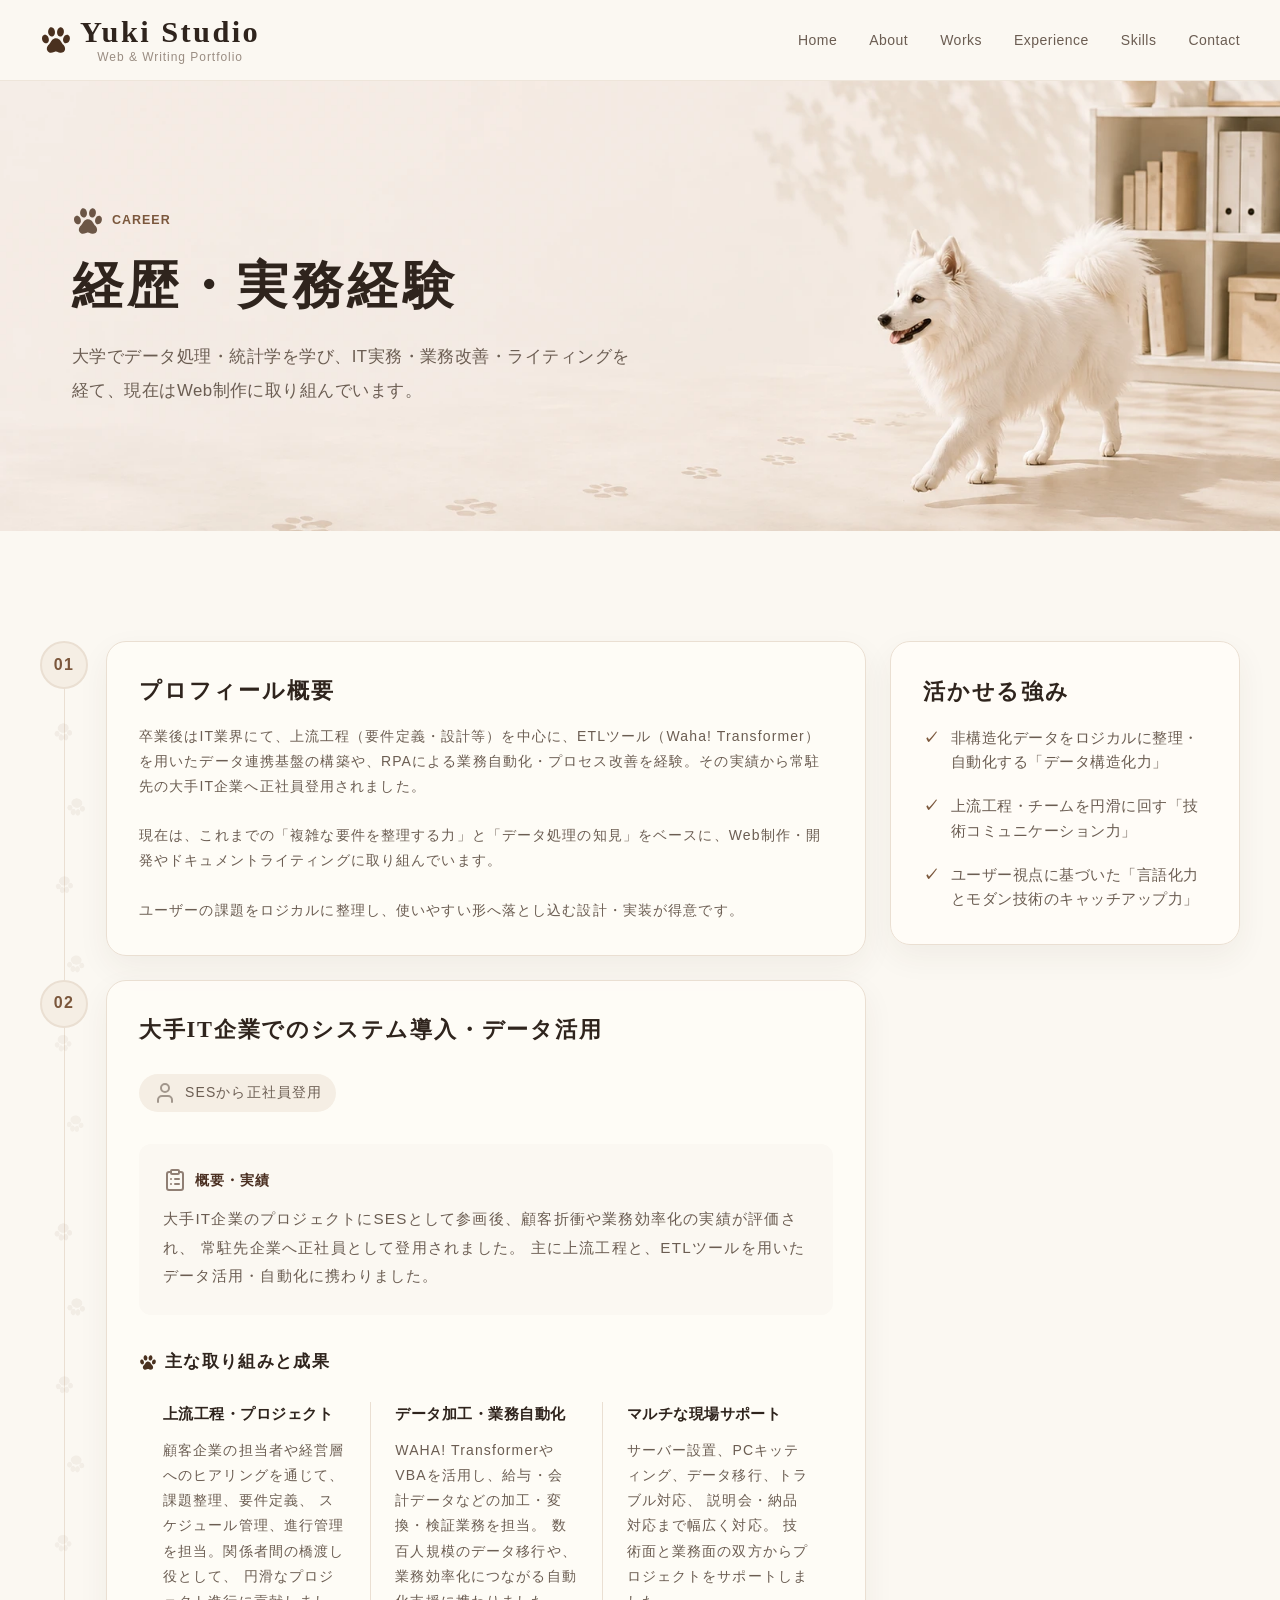
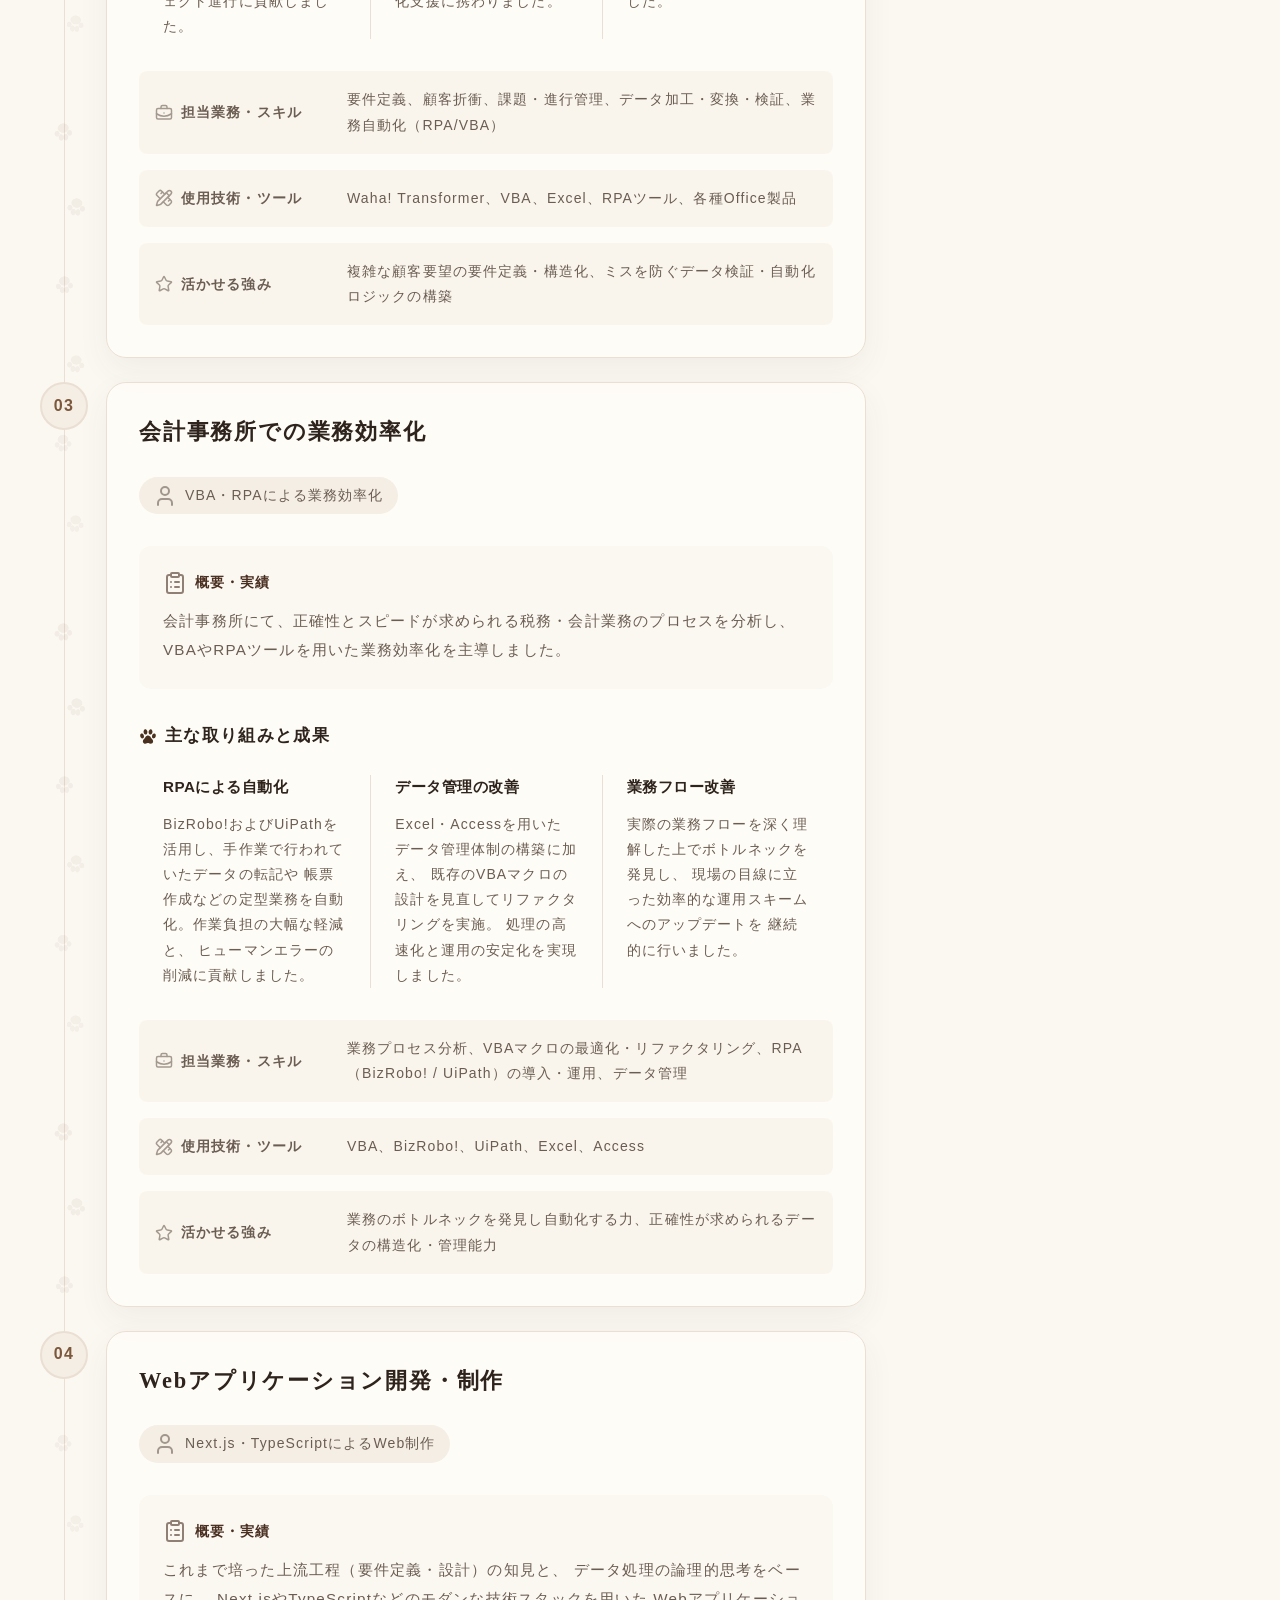
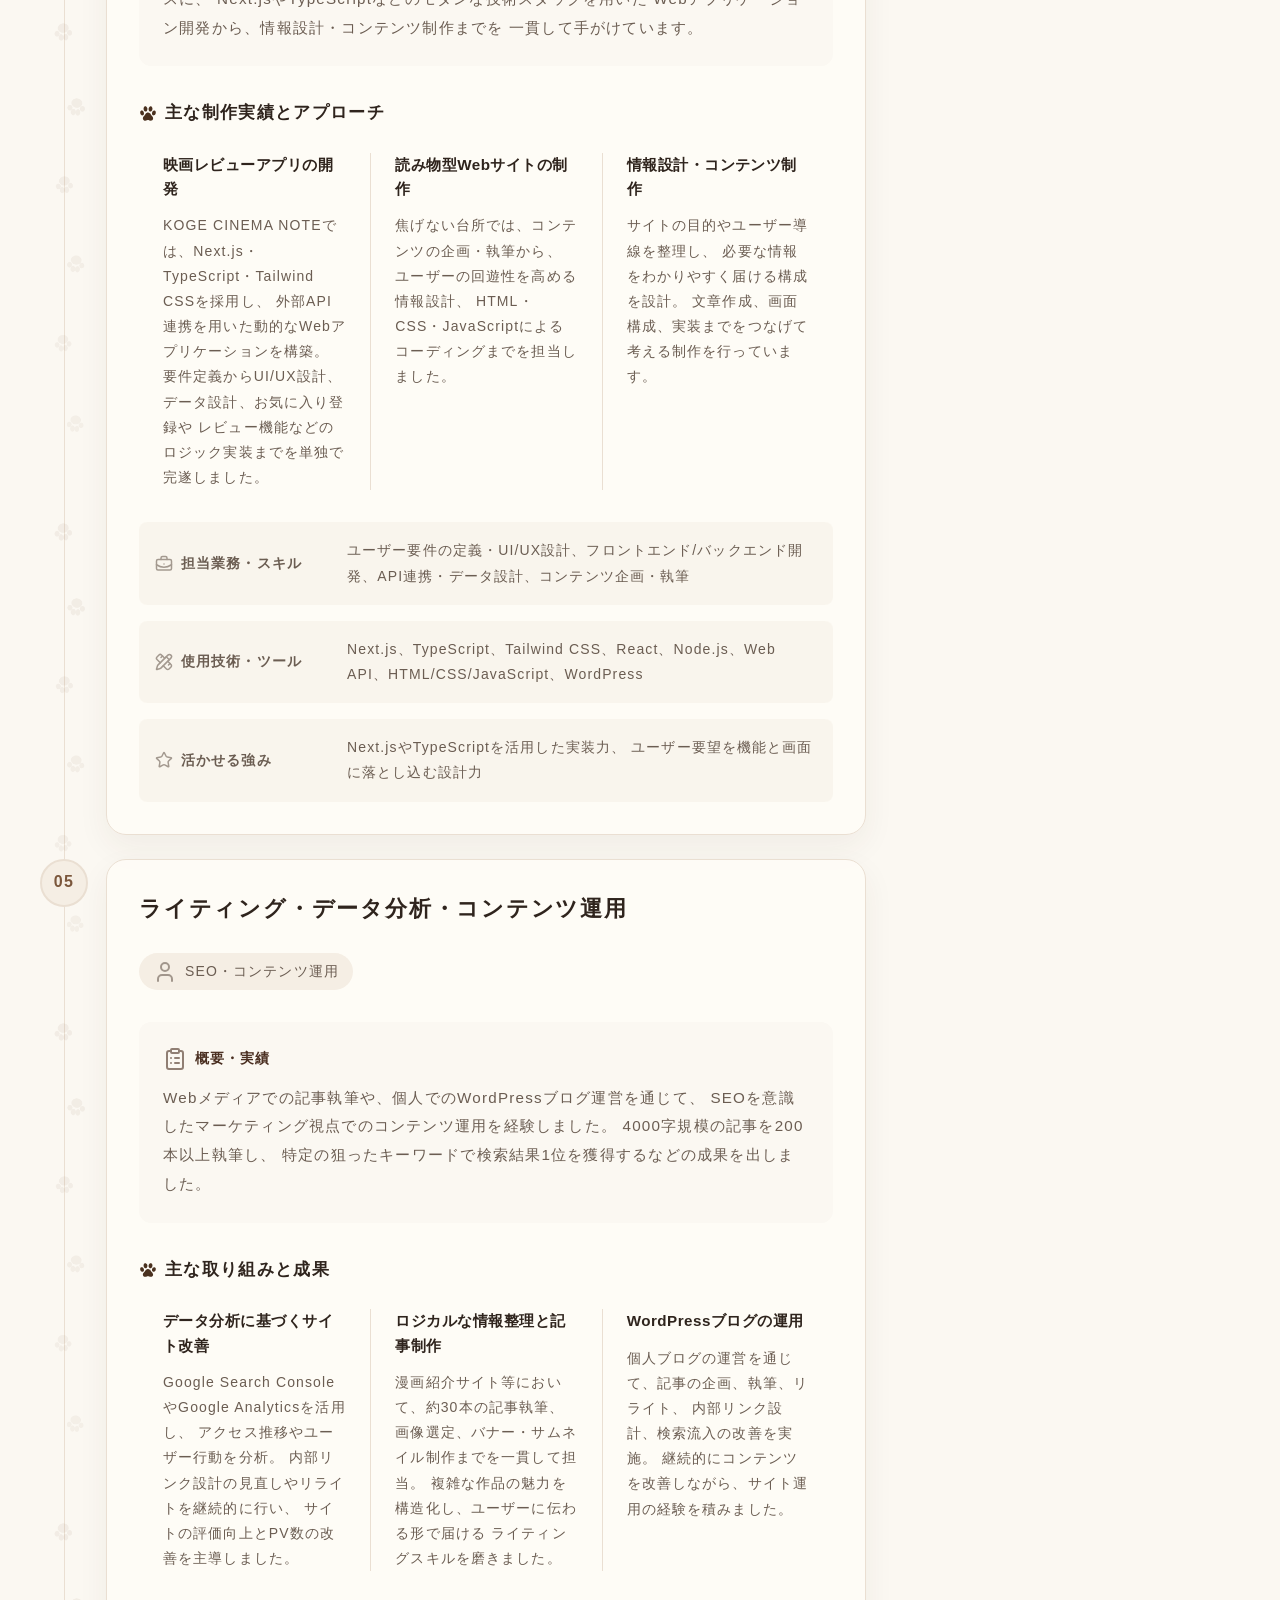
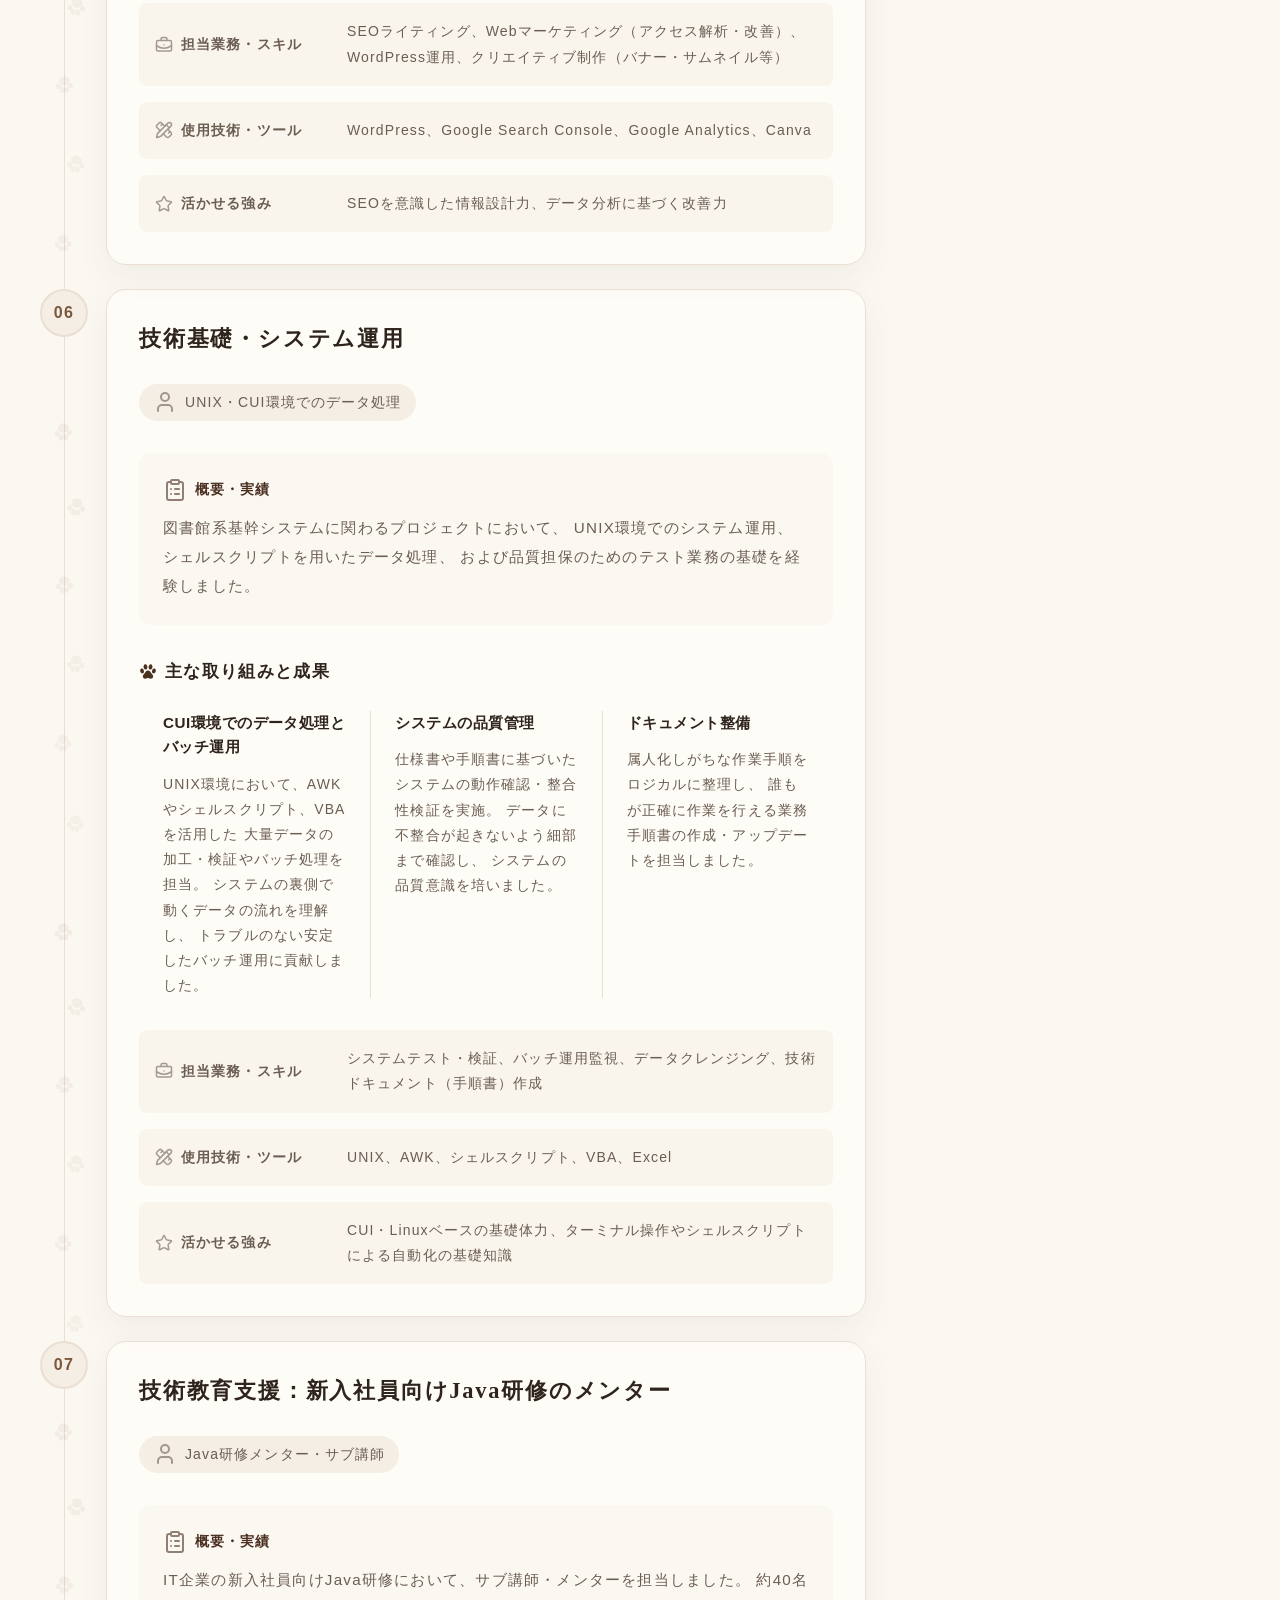
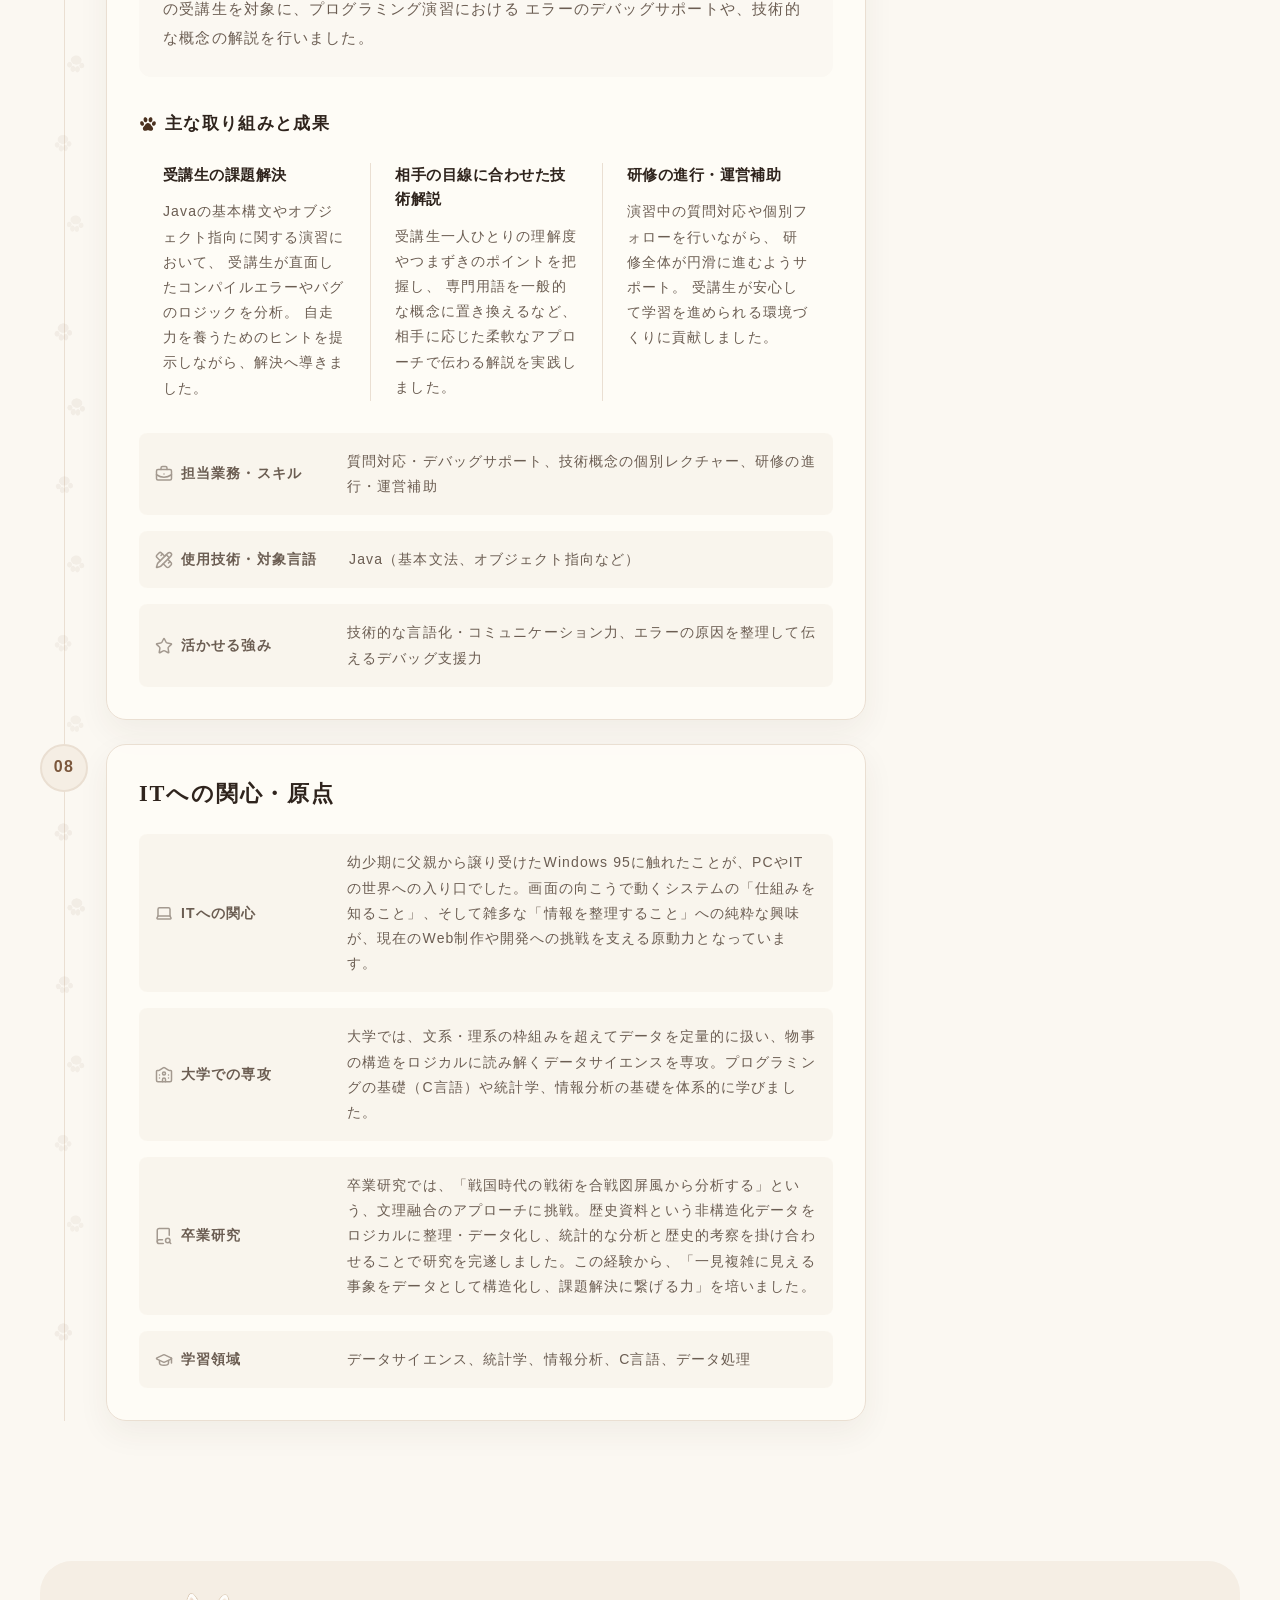
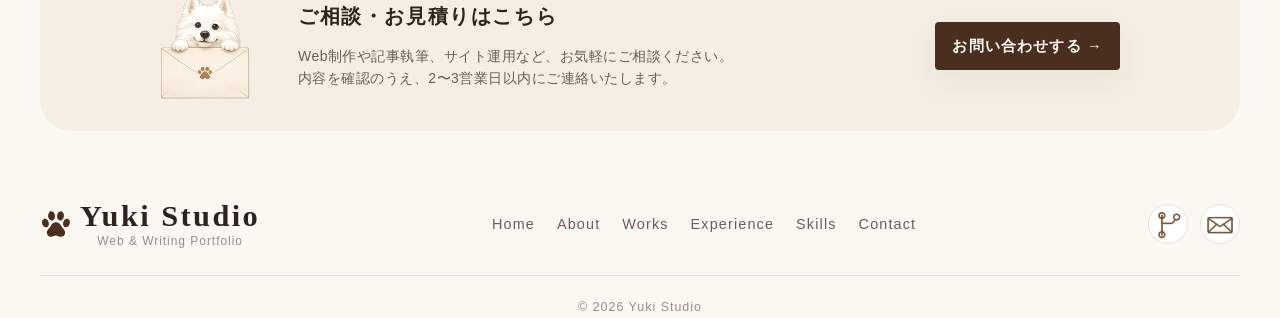
==== commit dacdf339: "Update career page content and layout" ====
--- a/career.html
+++ b/career.html
@@ -35,7 +35,7 @@
                     <li><a href="index.html">Home</a></li>
                     <li><a href="index.html#about">About</a></li>
                     <li><a href="index.html#works">Works</a></li>
-                    <li><a href="career.html" class="is-current">Career</a></li>
+                    <li><a href="index.html#experience">Experience</a></li>
                     <li><a href="index.html#skills">Skills</a></li>
                     <li><a href="index.html#contact">Contact</a></li>
                 </ul>
@@ -79,19 +79,16 @@
                                 <h2>プロフィール概要</h2>
 
                                 <p>
-                                    同志社大学文化情報学部にて、プログラミング、統計学、データ処理を学びました。
-                                    文系と理系を横断するデータサイエンスを専攻し、
-                                    情報を整理しながら構造を読み解く力を培いました。
+                                    卒業後はIT業界にて、上流工程（要件定義・設計等）を中心に、ETLツール（Waha!
+                                    Transformer）を用いたデータ連携基盤の構築や、RPAによる業務自動化・プロセス改善を経験。その実績から常駐先の大手IT企業へ正社員登用されました。
                                 </p>
 
                                 <p>
-                                    卒業後はIT業界で、システム運用、業務改善、自動化、顧客対応など幅広い業務を経験。
-                                    現在はWeb制作やライティングにも取り組み、
-                                    情報を「伝わる形」に整理することを大切にしています。
+                                    現在は、これまでの「複雑な要件を整理する力」と「データ処理の知見」をベースに、Web制作・開発やドキュメントライティングに取り組んでいます。
                                 </p>
 
                                 <p>
-                                    複雑な情報や課題を整理し、人にとって分かりやすい形へ落とし込むことが好きです。
+                                    ユーザーの課題をロジカルに整理し、使いやすい形へ落とし込む設計・実装が得意です。
                                 </p>
                             </div>
                         </div>
@@ -101,65 +98,132 @@
 
                         <div class="career-card-inner">
                             <div class="career-content">
-                                <h2>IT企業での実務（SES → 正社員）</h2>
-
-                                <p>
-                                    大手IT企業のプロジェクトに参画し、要件定義、顧客折衝、課題管理、
-                                    スケジュール管理、説明会対応、納品対応など、
-                                    システム導入・運用に関わる幅広い業務を担当しました。
+                                <h2>大手IT企業でのシステム導入・データ活用</h2>
+
+                                <p class="career-badge">
+                                    <svg xmlns="http://www.w3.org/2000/svg" width="24" height="24" viewBox="0 0 24 24"
+                                        fill="none" stroke="currentColor" stroke-width="2" stroke-linecap="round"
+                                        stroke-linejoin="round" class="lucide lucide-user-icon lucide-user"
+                                        aria-hidden="true" focusable="false">
+                                        <path d="M19 21v-2a4 4 0 0 0-4-4H9a4 4 0 0 0-4 4v2" />
+                                        <circle cx="12" cy="7" r="4" />
+                                    </svg>
+                                    SESから正社員登用
                                 </p>
 
-                                <p>
-                                    顧客企業の担当者や経営層との打ち合わせを通じて要望や課題を整理し、
-                                    提案・調整・進行管理を実施。
-                                    プロジェクト推進における関係者間の橋渡し役として、
-                                    円滑な導入支援に取り組みました。
-                                </p>
-
-                                <p>
-                                    また、WAHA! Transformerを活用した自動化ツールの構築・導入支援・納品対応を担当。
-                                    給与・会計データをはじめとする業務データの加工・変換・検証業務に携わり、
-                                    数百人規模のデータ移行や業務効率化を支援しました。
-                                </p>
-
-                                <p>
-                                    インフラ面ではサーバー設置、PCキッティング、データ移行作業にも対応。
-                                    顧客環境に応じた導入支援を行い、
-                                    技術面と業務面の双方からプロジェクトをサポートしました。
-                                </p>
-
-                                <p>
-                                    顧客対応からデータ活用、システム導入支援、トラブル対応まで幅広く経験し、
-                                    情報整理力、課題解決力、調整力を培いました。
-                                </p>
-
-                                <p>
-                                    これらの取り組みが評価され、常駐先の大手IT企業より正社員として採用されました。
-                                </p>
+                                <div class="career-summary">
+                                    <h3>
+                                        <svg xmlns="http://www.w3.org/2000/svg" width="24" height="24"
+                                            viewBox="0 0 24 24" fill="none" stroke="currentColor" stroke-width="2"
+                                            stroke-linecap="round" stroke-linejoin="round"
+                                            class="lucide lucide-clipboard-list-icon lucide-clipboard-list"
+                                            aria-hidden="true" focusable="false">
+                                            <rect width="8" height="4" x="8" y="2" rx="1" ry="1" />
+                                            <path
+                                                d="M16 4h2a2 2 0 0 1 2 2v14a2 2 0 0 1-2 2H6a2 2 0 0 1-2-2V6a2 2 0 0 1 2-2h2" />
+                                            <path d="M12 11h4" />
+                                            <path d="M12 16h4" />
+                                            <path d="M8 11h.01" />
+                                            <path d="M8 16h.01" />
+                                        </svg>概要・実績
+                                    </h3>
+                                    <p>
+                                        大手IT企業のプロジェクトにSESとして参画後、顧客折衝や業務効率化の実績が評価され、
+                                        常駐先企業へ正社員として登用されました。
+                                        主に上流工程と、ETLツールを用いたデータ活用・自動化に携わりました。
+                                    </p>
+                                </div>
+
+                                <div class="career-achievements">
+                                    <h3>
+                                        <img src="images/logo-paw.svg" alt="" class="scroll-icon">主な取り組みと成果
+                                    </h3>
+                                    <div class="career-achievement-list">
+                                        <section class="career-achievement-item">
+                                            <h4>上流工程・プロジェクト</h4>
+                                            <p>
+                                                顧客企業の担当者や経営層へのヒアリングを通じて、課題整理、要件定義、
+                                                スケジュール管理、進行管理を担当。関係者間の橋渡し役として、
+                                                円滑なプロジェクト進行に貢献しました。
+                                            </p>
+                                        </section>
+
+                                        <section class="career-achievement-item">
+                                            <h4>データ加工・業務自動化</h4>
+                                            <p>
+                                                WAHA! TransformerやVBAを活用し、給与・会計データなどの加工・変換・検証業務を担当。
+                                                数百人規模のデータ移行や、業務効率化につながる自動化支援に携わりました。
+                                            </p>
+                                        </section>
+
+                                        <section class="career-achievement-item">
+                                            <h4>マルチな現場サポート</h4>
+                                            <p>
+                                                サーバー設置、PCキッティング、データ移行、トラブル対応、
+                                                説明会・納品対応まで幅広く対応。
+                                                技術面と業務面の双方からプロジェクトをサポートしました。
+                                            </p>
+                                        </section>
+                                    </div>
+                                </div>
 
                                 <div class="career-details">
                                     <div class="career-detail-row">
-                                        <p class="career-detail-label">担当業務</p>
-                                        <p class="career-detail-text">
-                                            要件定義 / 顧客折衝 / 課題管理 / スケジュール管理 / 説明会対応 /
-                                            納品対応 / 提案・調整 / 進行管理 / データ加工・変換・検証 /
-                                            データ移行 / サーバー設置 / PCキッティング / トラブル対応
-                                        </p>
-                                    </div>
-
-                                    <div class="career-detail-row">
-                                        <p class="career-detail-label">使用技術・ツール</p>
-                                        <p class="career-detail-text">
-                                            WAHA! Transformer / VBA / Excel / Word / PowerPoint / RPAツール
-                                        </p>
-                                    </div>
-
-                                    <div class="career-detail-row">
-                                        <p class="career-detail-label">活かせる強み</p>
-                                        <p class="career-detail-text">
-                                            情報整理力 / 顧客要望のヒアリング・要件整理力 / 課題解決力 /
-                                            データ加工・検証力 / 業務改善・自動化支援 / 関係者との調整力 /
-                                            ドキュメント作成力 / 導入支援力
+                                        <p class="career-detail-label">
+                                            <svg xmlns="http://www.w3.org/2000/svg" width="24" height="24"
+                                                viewBox="0 0 24 24" fill="none" stroke="currentColor" stroke-width="2"
+                                                stroke-linecap="round" stroke-linejoin="round"
+                                                class="lucide lucide-briefcase-business-icon lucide-briefcase-business"
+                                                aria-hidden="true" focusable="false">
+                                                <path d="M12 12h.01" />
+                                                <path d="M16 6V4a2 2 0 0 0-2-2h-4a2 2 0 0 0-2 2v2" />
+                                                <path d="M22 13a18.15 18.15 0 0 1-20 0" />
+                                                <rect width="20" height="14" x="2" y="6" rx="2" />
+                                            </svg>
+                                            担当業務・スキル
+                                        </p>
+                                        <p class="career-detail-text">
+                                            要件定義、顧客折衝、課題・進行管理、データ加工・変換・検証、業務自動化（RPA/VBA）
+                                        </p>
+                                    </div>
+
+                                    <div class="career-detail-row">
+                                        <p class="career-detail-label">
+                                            <svg xmlns="http://www.w3.org/2000/svg" width="24" height="24"
+                                                viewBox="0 0 24 24" fill="none" stroke="currentColor" stroke-width="2"
+                                                stroke-linecap="round" stroke-linejoin="round"
+                                                class="lucide lucide-pencil-ruler-icon lucide-pencil-ruler"
+                                                aria-hidden="true" focusable="false">
+                                                <path
+                                                    d="M13 7 8.7 2.7a2.41 2.41 0 0 0-3.4 0L2.7 5.3a2.41 2.41 0 0 0 0 3.4L7 13" />
+                                                <path d="m8 6 2-2" />
+                                                <path d="m18 16 2-2" />
+                                                <path
+                                                    d="m17 11 4.3 4.3c.94.94.94 2.46 0 3.4l-2.6 2.6c-.94.94-2.46.94-3.4 0L11 17" />
+                                                <path
+                                                    d="M21.174 6.812a1 1 0 0 0-3.986-3.987L3.842 16.174a2 2 0 0 0-.5.83l-1.321 4.352a.5.5 0 0 0 .623.622l4.353-1.32a2 2 0 0 0 .83-.497z" />
+                                                <path d="m15 5 4 4" />
+                                            </svg>
+                                            使用技術・ツール
+                                        </p>
+                                        <p class="career-detail-text">
+                                            Waha! Transformer、VBA、Excel、RPAツール、各種Office製品
+                                        </p>
+                                    </div>
+
+                                    <div class="career-detail-row">
+                                        <p class="career-detail-label">
+                                            <svg xmlns="http://www.w3.org/2000/svg" width="24" height="24"
+                                                viewBox="0 0 24 24" fill="none" stroke="currentColor" stroke-width="2"
+                                                stroke-linecap="round" stroke-linejoin="round"
+                                                class="lucide lucide-star-icon lucide-star" aria-hidden="true"
+                                                focusable="false">
+                                                <path
+                                                    d="M11.525 2.295a.53.53 0 0 1 .95 0l2.31 4.679a2.123 2.123 0 0 0 1.595 1.16l5.166.756a.53.53 0 0 1 .294.904l-3.736 3.638a2.123 2.123 0 0 0-.611 1.878l.882 5.14a.53.53 0 0 1-.771.56l-4.618-2.428a2.122 2.122 0 0 0-1.973 0L6.396 21.01a.53.53 0 0 1-.77-.56l.881-5.139a2.122 2.122 0 0 0-.611-1.879L2.16 9.795a.53.53 0 0 1 .294-.906l5.165-.755a2.122 2.122 0 0 0 1.597-1.16z" />
+                                            </svg>活かせる強み
+                                        </p>
+                                        <p class="career-detail-text">
+                                            複雑な顧客要望の要件定義・構造化、ミスを防ぐデータ検証・自動化ロジックの構築
                                         </p>
                                     </div>
                                 </div>
@@ -170,50 +234,141 @@
                         <div class="career-number">03</div>
 
                         <div class="career-card-inner">
-
                             <div class="career-content">
                                 <h2>会計事務所での業務効率化</h2>
 
-                                <p>
-                                    会計事務所にて、VBAやRPAツールを活用した業務効率化を担当しました。
+                                <p class="career-badge">
+                                    <svg xmlns="http://www.w3.org/2000/svg" width="24" height="24" viewBox="0 0 24 24"
+                                        fill="none" stroke="currentColor" stroke-width="2" stroke-linecap="round"
+                                        stroke-linejoin="round" class="lucide lucide-user-icon lucide-user"
+                                        aria-hidden="true" focusable="false">
+                                        <path d="M19 21v-2a4 4 0 0 0-4-4H9a4 4 0 0 0-4 4v2" />
+                                        <circle cx="12" cy="7" r="4" />
+                                    </svg>
+                                    VBA・RPAによる業務効率化
                                 </p>
 
-                                <p>
-                                    ExcelやAccessを用いたデータ管理・帳票作成に加え、
-                                    既存マクロの修正や運用改善を実施。
-                                    また、BizRobo!やUiPathを活用した自動化対応を行い、
-                                    定型業務の効率化や作業負担の軽減を支援しました。
-                                </p>
-
-                                <p>
-                                    日々の業務を通じて、業務フローを理解しながら改善点を見つけ、
-                                    より効率的な運用へつなげる経験を積みました。
-                                </p>
+                                <div class="career-summary">
+                                    <h3>
+                                        <svg xmlns="http://www.w3.org/2000/svg" width="24" height="24"
+                                            viewBox="0 0 24 24" fill="none" stroke="currentColor" stroke-width="2"
+                                            stroke-linecap="round" stroke-linejoin="round"
+                                            class="lucide lucide-clipboard-list-icon lucide-clipboard-list"
+                                            aria-hidden="true" focusable="false">
+                                            <rect width="8" height="4" x="8" y="2" rx="1" ry="1" />
+                                            <path
+                                                d="M16 4h2a2 2 0 0 1 2 2v14a2 2 0 0 1-2 2H6a2 2 0 0 1-2-2V6a2 2 0 0 1 2-2h2" />
+                                            <path d="M12 11h4" />
+                                            <path d="M12 16h4" />
+                                            <path d="M8 11h.01" />
+                                            <path d="M8 16h.01" />
+                                        </svg>
+                                        概要・実績
+                                    </h3>
+
+                                    <p>
+                                        会計事務所にて、正確性とスピードが求められる税務・会計業務のプロセスを分析し、
+                                        VBAやRPAツールを用いた業務効率化を主導しました。
+                                    </p>
+                                </div>
+
+                                <div class="career-achievements">
+                                    <h3>
+                                        <img src="images/logo-paw.svg" alt="" class="scroll-icon">
+                                        主な取り組みと成果
+                                    </h3>
+
+                                    <div class="career-achievement-list">
+                                        <section class="career-achievement-item">
+                                            <h4>RPAによる自動化</h4>
+                                            <p>
+                                                BizRobo!およびUiPathを活用し、手作業で行われていたデータの転記や
+                                                帳票作成などの定型業務を自動化。作業負担の大幅な軽減と、
+                                                ヒューマンエラーの削減に貢献しました。
+                                            </p>
+                                        </section>
+
+                                        <section class="career-achievement-item">
+                                            <h4>データ管理の改善</h4>
+                                            <p>
+                                                Excel・Accessを用いたデータ管理体制の構築に加え、
+                                                既存のVBAマクロの設計を見直してリファクタリングを実施。
+                                                処理の高速化と運用の安定化を実現しました。
+                                            </p>
+                                        </section>
+
+                                        <section class="career-achievement-item">
+                                            <h4>業務フロー改善</h4>
+                                            <p>
+                                                実際の業務フローを深く理解した上でボトルネックを発見し、
+                                                現場の目線に立った効率的な運用スキームへのアップデートを
+                                                継続的に行いました。
+                                            </p>
+                                        </section>
+                                    </div>
+                                </div>
 
                                 <div class="career-details">
                                     <div class="career-detail-row">
-                                        <p class="career-detail-label">担当業務</p>
-                                        <p class="career-detail-text">
-                                            業務改善 / VBAマクロ修正・運用 / RPA導入・運用 /
-                                            Excel・Accessを用いたデータ管理 / 帳票・資料作成 /
-                                            社内システムサポート
-                                        </p>
-                                    </div>
-
-                                    <div class="career-detail-row">
-                                        <p class="career-detail-label">使用技術・ツール</p>
-                                        <p class="career-detail-text">
-                                            VBA / BizRobo! / UiPath / Excel / Access / Word / PDF関連ツール
-                                        </p>
-                                    </div>
-
-                                    <div class="career-detail-row">
-                                        <p class="career-detail-label">活かせる強み</p>
-                                        <p class="career-detail-text">
-                                            業務フローを理解し改善点を見つける力 /
-                                            自動化・効率化による業務改善力 /
-                                            Excel・Accessを活用したデータ管理能力 /
-                                            現場視点で課題を整理する力
+                                        <p class="career-detail-label">
+                                            <svg xmlns="http://www.w3.org/2000/svg" width="24" height="24"
+                                                viewBox="0 0 24 24" fill="none" stroke="currentColor" stroke-width="2"
+                                                stroke-linecap="round" stroke-linejoin="round"
+                                                class="lucide lucide-briefcase-business-icon lucide-briefcase-business"
+                                                aria-hidden="true" focusable="false">
+                                                <path d="M12 12h.01" />
+                                                <path d="M16 6V4a2 2 0 0 0-2-2h-4a2 2 0 0 0-2 2v2" />
+                                                <path d="M22 13a18.15 18.15 0 0 1-20 0" />
+                                                <rect width="20" height="14" x="2" y="6" rx="2" />
+                                            </svg>
+                                            担当業務・スキル
+                                        </p>
+
+                                        <p class="career-detail-text">
+                                            業務プロセス分析、VBAマクロの最適化・リファクタリング、RPA（BizRobo! / UiPath）の導入・運用、データ管理
+                                        </p>
+                                    </div>
+
+                                    <div class="career-detail-row">
+                                        <p class="career-detail-label">
+                                            <svg xmlns="http://www.w3.org/2000/svg" width="24" height="24"
+                                                viewBox="0 0 24 24" fill="none" stroke="currentColor" stroke-width="2"
+                                                stroke-linecap="round" stroke-linejoin="round"
+                                                class="lucide lucide-pencil-ruler-icon lucide-pencil-ruler"
+                                                aria-hidden="true" focusable="false">
+                                                <path
+                                                    d="M13 7 8.7 2.7a2.41 2.41 0 0 0-3.4 0L2.7 5.3a2.41 2.41 0 0 0 0 3.4L7 13" />
+                                                <path d="m8 6 2-2" />
+                                                <path d="m18 16 2-2" />
+                                                <path
+                                                    d="m17 11 4.3 4.3c.94.94.94 2.46 0 3.4l-2.6 2.6c-.94.94-2.46.94-3.4 0L11 17" />
+                                                <path
+                                                    d="M21.174 6.812a1 1 0 0 0-3.986-3.987L3.842 16.174a2 2 0 0 0-.5.83l-1.321 4.352a.5.5 0 0 0 .623.622l4.353-1.32a2 2 0 0 0 .83-.497z" />
+                                                <path d="m15 5 4 4" />
+                                            </svg>
+                                            使用技術・ツール
+                                        </p>
+
+                                        <p class="career-detail-text">
+                                            VBA、BizRobo!、UiPath、Excel、Access
+                                        </p>
+                                    </div>
+
+                                    <div class="career-detail-row">
+                                        <p class="career-detail-label">
+                                            <svg xmlns="http://www.w3.org/2000/svg" width="24" height="24"
+                                                viewBox="0 0 24 24" fill="none" stroke="currentColor" stroke-width="2"
+                                                stroke-linecap="round" stroke-linejoin="round"
+                                                class="lucide lucide-star-icon lucide-star" aria-hidden="true"
+                                                focusable="false">
+                                                <path
+                                                    d="M11.525 2.295a.53.53 0 0 1 .95 0l2.31 4.679a2.123 2.123 0 0 0 1.595 1.16l5.166.756a.53.53 0 0 1 .294.904l-3.736 3.638a2.123 2.123 0 0 0-.611 1.878l.882 5.14a.53.53 0 0 1-.771.56l-4.618-2.428a2.122 2.122 0 0 0-1.973 0L6.396 21.01a.53.53 0 0 1-.77-.56l.881-5.139a2.122 2.122 0 0 0-.611-1.879L2.16 9.795a.53.53 0 0 1 .294-.906l5.165-.755a2.122 2.122 0 0 0 1.597-1.16z" />
+                                            </svg>
+                                            活かせる強み
+                                        </p>
+
+                                        <p class="career-detail-text">
+                                            業務のボトルネックを発見し自動化する力、正確性が求められるデータの構造化・管理能力
                                         </p>
                                     </div>
                                 </div>
@@ -225,50 +380,147 @@
                         <div class="career-number">04</div>
 
                         <div class="career-card-inner">
-
                             <div class="career-content">
-                                <h2>Web制作・ポートフォリオ制作</h2>
-
-                                <p>
-                                    HTML/CSS、JavaScriptを用いたWebサイト制作に取り組んでいます。
+                                <h2>Webアプリケーション開発・制作</h2>
+
+                                <p class="career-badge">
+                                    <svg xmlns="http://www.w3.org/2000/svg" width="24" height="24" viewBox="0 0 24 24"
+                                        fill="none" stroke="currentColor" stroke-width="2" stroke-linecap="round"
+                                        stroke-linejoin="round" class="lucide lucide-user-icon lucide-user"
+                                        aria-hidden="true" focusable="false">
+                                        <path d="M19 21v-2a4 4 0 0 0-4-4H9a4 4 0 0 0-4 4v2" />
+                                        <circle cx="12" cy="7" r="4" />
+                                    </svg>
+                                    Next.js・TypeScriptによるWeb制作
                                 </p>
 
-                                <p>
-                                    ポートフォリオサイトや、料理をテーマにした読み物型サイト「焦げない台所」を制作。
-                                    企画立案から文章作成、情報設計、デザイン、コーディングまで一貫して担当しました。
-                                </p>
-
-                                <p>
-                                    制作を通じて、ユーザーにとって分かりやすい情報設計や、
-                                    読みやすいコンテンツ構成を意識しながらサイト設計を行っています。
-                                </p>
-
-                                <p>
-                                    現在はJavaScriptの理解を深めるとともに、
-                                    React、Node.js、API連携を活用したWebアプリケーション開発にも取り組んでいます。
-                                </p>
+                                <div class="career-summary">
+                                    <h3>
+                                        <svg xmlns="http://www.w3.org/2000/svg" width="24" height="24"
+                                            viewBox="0 0 24 24" fill="none" stroke="currentColor" stroke-width="2"
+                                            stroke-linecap="round" stroke-linejoin="round"
+                                            class="lucide lucide-clipboard-list-icon lucide-clipboard-list"
+                                            aria-hidden="true" focusable="false">
+                                            <rect width="8" height="4" x="8" y="2" rx="1" ry="1" />
+                                            <path
+                                                d="M16 4h2a2 2 0 0 1 2 2v14a2 2 0 0 1-2 2H6a2 2 0 0 1-2-2V6a2 2 0 0 1 2-2h2" />
+                                            <path d="M12 11h4" />
+                                            <path d="M12 16h4" />
+                                            <path d="M8 11h.01" />
+                                            <path d="M8 16h.01" />
+                                        </svg>
+                                        概要・実績
+                                    </h3>
+
+                                    <p>
+                                        これまで培った上流工程（要件定義・設計）の知見と、
+                                        データ処理の論理的思考をベースに、
+                                        Next.jsやTypeScriptなどのモダンな技術スタックを用いた
+                                        Webアプリケーション開発から、情報設計・コンテンツ制作までを
+                                        一貫して手がけています。
+                                    </p>
+                                </div>
+
+                                <div class="career-achievements">
+                                    <h3>
+                                        <img src="images/logo-paw.svg" alt="" class="scroll-icon">
+                                        主な制作実績とアプローチ
+                                    </h3>
+
+                                    <div class="career-achievement-list">
+                                        <section class="career-achievement-item">
+                                            <h4>映画レビューアプリの開発</h4>
+                                            <p>
+                                                KOGE CINEMA NOTEでは、Next.js・TypeScript・Tailwind CSSを採用し、
+                                                外部API連携を用いた動的なWebアプリケーションを構築。
+                                                要件定義からUI/UX設計、データ設計、お気に入り登録や
+                                                レビュー機能などのロジック実装までを単独で完遂しました。
+                                            </p>
+                                        </section>
+
+                                        <section class="career-achievement-item">
+                                            <h4>読み物型Webサイトの制作</h4>
+                                            <p>
+                                                焦げない台所では、コンテンツの企画・執筆から、
+                                                ユーザーの回遊性を高める情報設計、
+                                                HTML・CSS・JavaScriptによるコーディングまでを担当しました。
+                                            </p>
+                                        </section>
+
+                                        <section class="career-achievement-item">
+                                            <h4>情報設計・コンテンツ制作</h4>
+                                            <p>
+                                                サイトの目的やユーザー導線を整理し、
+                                                必要な情報をわかりやすく届ける構成を設計。
+                                                文章作成、画面構成、実装までをつなげて考える制作を行っています。
+                                            </p>
+                                        </section>
+                                    </div>
+                                </div>
 
                                 <div class="career-details">
                                     <div class="career-detail-row">
-                                        <p class="career-detail-label">担当業務</p>
-                                        <p class="career-detail-text">
-                                            コーディング / デザイン / 情報設計 / コンテンツ企画・執筆 /
-                                            レスポンシブ対応 / WordPressカスタマイズ / サイト運用
-                                        </p>
-                                    </div>
-
-                                    <div class="career-detail-row">
-                                        <p class="career-detail-label">使用技術</p>
-                                        <p class="career-detail-text">
-                                            HTML / CSS / JavaScript / React / Node.js / Web API連携 / WordPress
-                                        </p>
-                                    </div>
-
-                                    <div class="career-detail-row">
-                                        <p class="career-detail-label">活かせる強み</p>
-                                        <p class="career-detail-text">
-                                            情報整理力を活かしたサイト設計 / ユーザー目線での導線設計 /
-                                            コンテンツ制作とWeb制作を一貫して行う力 / 学習と改善を継続する力
+                                        <p class="career-detail-label">
+                                            <svg xmlns="http://www.w3.org/2000/svg" width="24" height="24"
+                                                viewBox="0 0 24 24" fill="none" stroke="currentColor" stroke-width="2"
+                                                stroke-linecap="round" stroke-linejoin="round"
+                                                class="lucide lucide-briefcase-business-icon lucide-briefcase-business"
+                                                aria-hidden="true" focusable="false">
+                                                <path d="M12 12h.01" />
+                                                <path d="M16 6V4a2 2 0 0 0-2-2h-4a2 2 0 0 0-2 2v2" />
+                                                <path d="M22 13a18.15 18.15 0 0 1-20 0" />
+                                                <rect width="20" height="14" x="2" y="6" rx="2" />
+                                            </svg>
+                                            担当業務・スキル
+                                        </p>
+
+                                        <p class="career-detail-text">
+                                            ユーザー要件の定義・UI/UX設計、フロントエンド/バックエンド開発、API連携・データ設計、コンテンツ企画・執筆
+                                        </p>
+                                    </div>
+
+                                    <div class="career-detail-row">
+                                        <p class="career-detail-label">
+                                            <svg xmlns="http://www.w3.org/2000/svg" width="24" height="24"
+                                                viewBox="0 0 24 24" fill="none" stroke="currentColor" stroke-width="2"
+                                                stroke-linecap="round" stroke-linejoin="round"
+                                                class="lucide lucide-pencil-ruler-icon lucide-pencil-ruler"
+                                                aria-hidden="true" focusable="false">
+                                                <path
+                                                    d="M13 7 8.7 2.7a2.41 2.41 0 0 0-3.4 0L2.7 5.3a2.41 2.41 0 0 0 0 3.4L7 13" />
+                                                <path d="m8 6 2-2" />
+                                                <path d="m18 16 2-2" />
+                                                <path
+                                                    d="m17 11 4.3 4.3c.94.94.94 2.46 0 3.4l-2.6 2.6c-.94.94-2.46.94-3.4 0L11 17" />
+                                                <path
+                                                    d="M21.174 6.812a1 1 0 0 0-3.986-3.987L3.842 16.174a2 2 0 0 0-.5.83l-1.321 4.352a.5.5 0 0 0 .623.622l4.353-1.32a2 2 0 0 0 .83-.497z" />
+                                                <path d="m15 5 4 4" />
+                                            </svg>
+                                            使用技術・ツール
+                                        </p>
+
+                                        <p class="career-detail-text">
+                                            Next.js、TypeScript、Tailwind CSS、React、Node.js、Web
+                                            API、HTML/CSS/JavaScript、WordPress
+                                        </p>
+                                    </div>
+
+                                    <div class="career-detail-row">
+                                        <p class="career-detail-label">
+                                            <svg xmlns="http://www.w3.org/2000/svg" width="24" height="24"
+                                                viewBox="0 0 24 24" fill="none" stroke="currentColor" stroke-width="2"
+                                                stroke-linecap="round" stroke-linejoin="round"
+                                                class="lucide lucide-star-icon lucide-star" aria-hidden="true"
+                                                focusable="false">
+                                                <path
+                                                    d="M11.525 2.295a.53.53 0 0 1 .95 0l2.31 4.679a2.123 2.123 0 0 0 1.595 1.16l5.166.756a.53.53 0 0 1 .294.904l-3.736 3.638a2.123 2.123 0 0 0-.611 1.878l.882 5.14a.53.53 0 0 1-.771.56l-4.618-2.428a2.122 2.122 0 0 0-1.973 0L6.396 21.01a.53.53 0 0 1-.77-.56l.881-5.139a2.122 2.122 0 0 0-.611-1.879L2.16 9.795a.53.53 0 0 1 .294-.906l5.165-.755a2.122 2.122 0 0 0 1.597-1.16z" />
+                                            </svg>
+                                            活かせる強み
+                                        </p>
+
+                                        <p class="career-detail-text">
+                                            Next.jsやTypeScriptを活用した実装力、
+                                            ユーザー要望を機能と画面に落とし込む設計力
                                         </p>
                                     </div>
                                 </div>
@@ -279,53 +531,145 @@
                         <div class="career-number">05</div>
 
                         <div class="career-card-inner">
-
                             <div class="career-content">
-                                <h2>ライティング・コンテンツ運用</h2>
-
-                                <p>
-                                    漫画紹介サイトにて記事執筆を担当し、本文作成に加えて画像選定、
-                                    サムネイル・バナー制作、コピペチェックまで対応していました。
+                                <h2>ライティング・データ分析・コンテンツ運用</h2>
+
+                                <p class="career-badge">
+                                    <svg xmlns="http://www.w3.org/2000/svg" width="24" height="24" viewBox="0 0 24 24"
+                                        fill="none" stroke="currentColor" stroke-width="2" stroke-linecap="round"
+                                        stroke-linejoin="round" class="lucide lucide-user-icon lucide-user"
+                                        aria-hidden="true" focusable="false">
+                                        <path d="M19 21v-2a4 4 0 0 0-4-4H9a4 4 0 0 0-4 4v2" />
+                                        <circle cx="12" cy="7" r="4" />
+                                    </svg>
+                                    SEO・コンテンツ運用
                                 </p>
 
-                                <p>
-                                    また、個人でWordPressブログを運営し、記事構成や内部リンク設計、
-                                    Search Consoleを用いた分析・改善に取り組みました。
-                                    SEOを意識した記事制作を継続し、4000字前後の記事を200本以上執筆。
-                                    継続的なコンテンツ運用を行っていました。
-                                </p>
+                                <div class="career-summary">
+                                    <h3>
+                                        <svg xmlns="http://www.w3.org/2000/svg" width="24" height="24"
+                                            viewBox="0 0 24 24" fill="none" stroke="currentColor" stroke-width="2"
+                                            stroke-linecap="round" stroke-linejoin="round"
+                                            class="lucide lucide-clipboard-list-icon lucide-clipboard-list"
+                                            aria-hidden="true" focusable="false">
+                                            <rect width="8" height="4" x="8" y="2" rx="1" ry="1" />
+                                            <path
+                                                d="M16 4h2a2 2 0 0 1 2 2v14a2 2 0 0 1-2 2H6a2 2 0 0 1-2-2V6a2 2 0 0 1 2-2h2" />
+                                            <path d="M12 11h4" />
+                                            <path d="M12 16h4" />
+                                            <path d="M8 11h.01" />
+                                            <path d="M8 16h.01" />
+                                        </svg>
+                                        概要・実績
+                                    </h3>
+
+                                    <p>
+                                        Webメディアでの記事執筆や、個人でのWordPressブログ運営を通じて、
+                                        SEOを意識したマーケティング視点でのコンテンツ運用を経験しました。
+                                        4000字規模の記事を200本以上執筆し、
+                                        特定の狙ったキーワードで検索結果1位を獲得するなどの成果を出しました。
+                                    </p>
+                                </div>
+
+                                <div class="career-achievements">
+                                    <h3>
+                                        <img src="images/logo-paw.svg" alt="" class="scroll-icon">
+                                        主な取り組みと成果
+                                    </h3>
+
+                                    <div class="career-achievement-list">
+                                        <section class="career-achievement-item">
+                                            <h4>データ分析に基づくサイト改善</h4>
+                                            <p>
+                                                Google Search ConsoleやGoogle Analyticsを活用し、
+                                                アクセス推移やユーザー行動を分析。
+                                                内部リンク設計の見直しやリライトを継続的に行い、
+                                                サイトの評価向上とPV数の改善を主導しました。
+                                            </p>
+                                        </section>
+
+                                        <section class="career-achievement-item">
+                                            <h4>ロジカルな情報整理と記事制作</h4>
+                                            <p>
+                                                漫画紹介サイト等において、約30本の記事執筆、
+                                                画像選定、バナー・サムネイル制作までを一貫して担当。
+                                                複雑な作品の魅力を構造化し、ユーザーに伝わる形で届ける
+                                                ライティングスキルを磨きました。
+                                            </p>
+                                        </section>
+
+                                        <section class="career-achievement-item">
+                                            <h4>WordPressブログの運用</h4>
+                                            <p>
+                                                個人ブログの運営を通じて、記事の企画、執筆、リライト、
+                                                内部リンク設計、検索流入の改善を実施。
+                                                継続的にコンテンツを改善しながら、サイト運用の経験を積みました。
+                                            </p>
+                                        </section>
+                                    </div>
+                                </div>
 
                                 <div class="career-details">
                                     <div class="career-detail-row">
-                                        <p class="career-detail-label">担当業務</p>
-                                        <p class="career-detail-text">
-                                            記事執筆 / 画像選定・編集 / サムネイル制作 / バナー制作 /
-                                            コピペチェック / WordPress運用 / SEOを意識した改善 /
-                                            Search Consoleを活用した分析
-                                        </p>
-                                    </div>
-
-                                    <div class="career-detail-row">
-                                        <p class="career-detail-label">実績</p>
-                                        <p class="career-detail-text">
-                                            漫画紹介記事 約30本執筆 / 個人ブログにて4000字前後の記事を200本以上執筆 /
-                                            SEOを意識したコンテンツ運用を継続 / Search Consoleを活用した分析・改善 /
-                                            検索結果1位を獲得した記事実績あり
-                                        </p>
-                                    </div>
-
-                                    <div class="career-detail-row">
-                                        <p class="career-detail-label">使用ツール</p>
-                                        <p class="career-detail-text">
-                                            WordPress / Canva / Google Search Console / Google Analytics
-                                        </p>
-                                    </div>
-
-                                    <div class="career-detail-row">
-                                        <p class="career-detail-label">活かせる強み</p>
-                                        <p class="career-detail-text">
-                                            読みやすく伝わる文章力 / 情報整理・構成力 /
-                                            SEOを意識したコンテンツ制作 / データをもとに改善を継続する力
+                                        <p class="career-detail-label">
+                                            <svg xmlns="http://www.w3.org/2000/svg" width="24" height="24"
+                                                viewBox="0 0 24 24" fill="none" stroke="currentColor" stroke-width="2"
+                                                stroke-linecap="round" stroke-linejoin="round"
+                                                class="lucide lucide-briefcase-business-icon lucide-briefcase-business"
+                                                aria-hidden="true" focusable="false">
+                                                <path d="M12 12h.01" />
+                                                <path d="M16 6V4a2 2 0 0 0-2-2h-4a2 2 0 0 0-2 2v2" />
+                                                <path d="M22 13a18.15 18.15 0 0 1-20 0" />
+                                                <rect width="20" height="14" x="2" y="6" rx="2" />
+                                            </svg>
+                                            担当業務・スキル
+                                        </p>
+
+                                        <p class="career-detail-text">
+                                            SEOライティング、Webマーケティング（アクセス解析・改善）、WordPress運用、クリエイティブ制作（バナー・サムネイル等）
+                                        </p>
+                                    </div>
+
+                                    <div class="career-detail-row">
+                                        <p class="career-detail-label">
+                                            <svg xmlns="http://www.w3.org/2000/svg" width="24" height="24"
+                                                viewBox="0 0 24 24" fill="none" stroke="currentColor" stroke-width="2"
+                                                stroke-linecap="round" stroke-linejoin="round"
+                                                class="lucide lucide-pencil-ruler-icon lucide-pencil-ruler"
+                                                aria-hidden="true" focusable="false">
+                                                <path
+                                                    d="M13 7 8.7 2.7a2.41 2.41 0 0 0-3.4 0L2.7 5.3a2.41 2.41 0 0 0 0 3.4L7 13" />
+                                                <path d="m8 6 2-2" />
+                                                <path d="m18 16 2-2" />
+                                                <path
+                                                    d="m17 11 4.3 4.3c.94.94.94 2.46 0 3.4l-2.6 2.6c-.94.94-2.46.94-3.4 0L11 17" />
+                                                <path
+                                                    d="M21.174 6.812a1 1 0 0 0-3.986-3.987L3.842 16.174a2 2 0 0 0-.5.83l-1.321 4.352a.5.5 0 0 0 .623.622l4.353-1.32a2 2 0 0 0 .83-.497z" />
+                                                <path d="m15 5 4 4" />
+                                            </svg>
+                                            使用技術・ツール
+                                        </p>
+
+                                        <p class="career-detail-text">
+                                            WordPress、Google Search Console、Google Analytics、Canva
+                                        </p>
+                                    </div>
+
+                                    <div class="career-detail-row">
+                                        <p class="career-detail-label">
+                                            <svg xmlns="http://www.w3.org/2000/svg" width="24" height="24"
+                                                viewBox="0 0 24 24" fill="none" stroke="currentColor" stroke-width="2"
+                                                stroke-linecap="round" stroke-linejoin="round"
+                                                class="lucide lucide-star-icon lucide-star" aria-hidden="true"
+                                                focusable="false">
+                                                <path
+                                                    d="M11.525 2.295a.53.53 0 0 1 .95 0l2.31 4.679a2.123 2.123 0 0 0 1.595 1.16l5.166.756a.53.53 0 0 1 .294.904l-3.736 3.638a2.123 2.123 0 0 0-.611 1.878l.882 5.14a.53.53 0 0 1-.771.56l-4.618-2.428a2.122 2.122 0 0 0-1.973 0L6.396 21.01a.53.53 0 0 1-.77-.56l.881-5.139a2.122 2.122 0 0 0-.611-1.879L2.16 9.795a.53.53 0 0 1 .294-.906l5.165-.755a2.122 2.122 0 0 0 1.597-1.16z" />
+                                            </svg>
+                                            活かせる強み
+                                        </p>
+
+                                        <p class="career-detail-text">
+                                            SEOを意識した情報設計力、データ分析に基づく改善力
                                         </p>
                                     </div>
                                 </div>
@@ -333,90 +677,293 @@
                         </div>
                     </article>
 
-
-
                     <article class="career-card">
                         <div class="career-number">06</div>
 
                         <div class="career-card-inner">
-
                             <div class="career-content">
-                                <h2>技術基礎</h2>
-
-                                <p>
-                                    図書館系システムに関わる業務を通じて、システム運用、
-                                    データ処理、テスト業務の基礎を経験しました。
+                                <h2>技術基礎・システム運用</h2>
+
+                                <p class="career-badge">
+                                    <svg xmlns="http://www.w3.org/2000/svg" width="24" height="24" viewBox="0 0 24 24"
+                                        fill="none" stroke="currentColor" stroke-width="2" stroke-linecap="round"
+                                        stroke-linejoin="round" class="lucide lucide-user-icon lucide-user"
+                                        aria-hidden="true" focusable="false">
+                                        <path d="M19 21v-2a4 4 0 0 0-4-4H9a4 4 0 0 0-4 4v2" />
+                                        <circle cx="12" cy="7" r="4" />
+                                    </svg>
+                                    UNIX・CUI環境でのデータ処理
                                 </p>
 
-                                <p>
-                                    AWK、UNIX、シェルスクリプト、VBAなどを活用したデータ処理や
-                                    バッチ運用に携わり、システムの動作確認・検証業務を担当。
-                                    仕様書や手順書を確認しながら作業を進めるだけでなく、
-                                    業務手順書の作成にも携わりました。
-                                </p>
-
-                                <p>
-                                    また、データ確認や検証業務を通じて、
-                                    システムやデータの整合性を意識した業務遂行力を培いました。
-                                </p>
+                                <div class="career-summary">
+                                    <h3>
+                                        <svg xmlns="http://www.w3.org/2000/svg" width="24" height="24"
+                                            viewBox="0 0 24 24" fill="none" stroke="currentColor" stroke-width="2"
+                                            stroke-linecap="round" stroke-linejoin="round"
+                                            class="lucide lucide-clipboard-list-icon lucide-clipboard-list"
+                                            aria-hidden="true" focusable="false">
+                                            <rect width="8" height="4" x="8" y="2" rx="1" ry="1" />
+                                            <path
+                                                d="M16 4h2a2 2 0 0 1 2 2v14a2 2 0 0 1-2 2H6a2 2 0 0 1-2-2V6a2 2 0 0 1 2-2h2" />
+                                            <path d="M12 11h4" />
+                                            <path d="M12 16h4" />
+                                            <path d="M8 11h.01" />
+                                            <path d="M8 16h.01" />
+                                        </svg>
+                                        概要・実績
+                                    </h3>
+
+                                    <p>
+                                        図書館系基幹システムに関わるプロジェクトにおいて、
+                                        UNIX環境でのシステム運用、シェルスクリプトを用いたデータ処理、
+                                        および品質担保のためのテスト業務の基礎を経験しました。
+                                    </p>
+                                </div>
+
+                                <div class="career-achievements">
+                                    <h3>
+                                        <img src="images/logo-paw.svg" alt="" class="scroll-icon">
+                                        主な取り組みと成果
+                                    </h3>
+
+                                    <div class="career-achievement-list">
+                                        <section class="career-achievement-item">
+                                            <h4>CUI環境でのデータ処理とバッチ運用</h4>
+                                            <p>
+                                                UNIX環境において、AWKやシェルスクリプト、VBAを活用した
+                                                大量データの加工・検証やバッチ処理を担当。
+                                                システムの裏側で動くデータの流れを理解し、
+                                                トラブルのない安定したバッチ運用に貢献しました。
+                                            </p>
+                                        </section>
+
+                                        <section class="career-achievement-item">
+                                            <h4>システムの品質管理</h4>
+                                            <p>
+                                                仕様書や手順書に基づいたシステムの動作確認・整合性検証を実施。
+                                                データに不整合が起きないよう細部まで確認し、
+                                                システムの品質意識を培いました。
+                                            </p>
+                                        </section>
+
+                                        <section class="career-achievement-item">
+                                            <h4>ドキュメント整備</h4>
+                                            <p>
+                                                属人化しがちな作業手順をロジカルに整理し、
+                                                誰もが正確に作業を行える業務手順書の作成・アップデートを担当しました。
+                                            </p>
+                                        </section>
+                                    </div>
+                                </div>
 
                                 <div class="career-details">
                                     <div class="career-detail-row">
-                                        <p class="career-detail-label">担当業務</p>
-                                        <p class="career-detail-text">
-                                            図書館系システム関連業務 / システムテスト・動作確認 /
-                                            データ確認・検証 / バッチ運用 / 仕様書・手順書作成 /
-                                            業務ツール作成補助
-                                        </p>
-                                    </div>
-
-                                    <div class="career-detail-row">
-                                        <p class="career-detail-label">使用技術・ツール</p>
-                                        <p class="career-detail-text">
-                                            AWK / UNIX / シェルスクリプト / VBA / Excel
-                                        </p>
-                                    </div>
-
-                                    <div class="career-detail-row">
-                                        <p class="career-detail-label">活かせる強み</p>
-                                        <p class="career-detail-text">
-                                            仕様を理解し正確に作業を進める力 / データ確認・検証を通じた品質意識 /
-                                            業務手順を整理し文書化する力 / システムやデータの整合性を確認する力
+                                        <p class="career-detail-label">
+                                            <svg xmlns="http://www.w3.org/2000/svg" width="24" height="24"
+                                                viewBox="0 0 24 24" fill="none" stroke="currentColor" stroke-width="2"
+                                                stroke-linecap="round" stroke-linejoin="round"
+                                                class="lucide lucide-briefcase-business-icon lucide-briefcase-business"
+                                                aria-hidden="true" focusable="false">
+                                                <path d="M12 12h.01" />
+                                                <path d="M16 6V4a2 2 0 0 0-2-2h-4a2 2 0 0 0-2 2v2" />
+                                                <path d="M22 13a18.15 18.15 0 0 1-20 0" />
+                                                <rect width="20" height="14" x="2" y="6" rx="2" />
+                                            </svg>
+                                            担当業務・スキル
+                                        </p>
+
+                                        <p class="career-detail-text">
+                                            システムテスト・検証、バッチ運用監視、データクレンジング、技術ドキュメント（手順書）作成
+                                        </p>
+                                    </div>
+
+                                    <div class="career-detail-row">
+                                        <p class="career-detail-label">
+                                            <svg xmlns="http://www.w3.org/2000/svg" width="24" height="24"
+                                                viewBox="0 0 24 24" fill="none" stroke="currentColor" stroke-width="2"
+                                                stroke-linecap="round" stroke-linejoin="round"
+                                                class="lucide lucide-pencil-ruler-icon lucide-pencil-ruler"
+                                                aria-hidden="true" focusable="false">
+                                                <path
+                                                    d="M13 7 8.7 2.7a2.41 2.41 0 0 0-3.4 0L2.7 5.3a2.41 2.41 0 0 0 0 3.4L7 13" />
+                                                <path d="m8 6 2-2" />
+                                                <path d="m18 16 2-2" />
+                                                <path
+                                                    d="m17 11 4.3 4.3c.94.94.94 2.46 0 3.4l-2.6 2.6c-.94.94-2.46.94-3.4 0L11 17" />
+                                                <path
+                                                    d="M21.174 6.812a1 1 0 0 0-3.986-3.987L3.842 16.174a2 2 0 0 0-.5.83l-1.321 4.352a.5.5 0 0 0 .623.622l4.353-1.32a2 2 0 0 0 .83-.497z" />
+                                                <path d="m15 5 4 4" />
+                                            </svg>
+                                            使用技術・ツール
+                                        </p>
+
+                                        <p class="career-detail-text">
+                                            UNIX、AWK、シェルスクリプト、VBA、Excel
+                                        </p>
+                                    </div>
+
+                                    <div class="career-detail-row">
+                                        <p class="career-detail-label">
+                                            <svg xmlns="http://www.w3.org/2000/svg" width="24" height="24"
+                                                viewBox="0 0 24 24" fill="none" stroke="currentColor" stroke-width="2"
+                                                stroke-linecap="round" stroke-linejoin="round"
+                                                class="lucide lucide-star-icon lucide-star" aria-hidden="true"
+                                                focusable="false">
+                                                <path
+                                                    d="M11.525 2.295a.53.53 0 0 1 .95 0l2.31 4.679a2.123 2.123 0 0 0 1.595 1.16l5.166.756a.53.53 0 0 1 .294.904l-3.736 3.638a2.123 2.123 0 0 0-.611 1.878l.882 5.14a.53.53 0 0 1-.771.56l-4.618-2.428a2.122 2.122 0 0 0-1.973 0L6.396 21.01a.53.53 0 0 1-.77-.56l.881-5.139a2.122 2.122 0 0 0-.611-1.879L2.16 9.795a.53.53 0 0 1 .294-.906l5.165-.755a2.122 2.122 0 0 0 1.597-1.16z" />
+                                            </svg>
+                                            活かせる強み
+                                        </p>
+
+                                        <p class="career-detail-text">
+                                            CUI・Linuxベースの基礎体力、ターミナル操作やシェルスクリプトによる自動化の基礎知識
                                         </p>
                                     </div>
                                 </div>
                             </div>
                         </div>
                     </article>
+
                     <article class="career-card">
                         <div class="career-number">07</div>
 
                         <div class="career-card-inner">
-
                             <div class="career-content">
-                                <h2>研修講師補助経験</h2>
-
-                                <p>
-                                    新入社員向けJava研修にてサブ講師を担当しました。
+                                <h2>技術教育支援：新入社員向けJava研修のメンター</h2>
+
+                                <p class="career-badge">
+                                    <svg xmlns="http://www.w3.org/2000/svg" width="24" height="24" viewBox="0 0 24 24"
+                                        fill="none" stroke="currentColor" stroke-width="2" stroke-linecap="round"
+                                        stroke-linejoin="round" class="lucide lucide-user-icon lucide-user"
+                                        aria-hidden="true" focusable="false">
+                                        <path d="M19 21v-2a4 4 0 0 0-4-4H9a4 4 0 0 0-4 4v2" />
+                                        <circle cx="12" cy="7" r="4" />
+                                    </svg>
+                                    Java研修メンター・サブ講師
                                 </p>
 
-                                <p>
-                                    約40名の受講者を対象に、演習時の質問対応や学習サポートを実施。
-                                    受講者の理解度に応じて説明を行い、研修運営を支援しました。
-                                </p>
+                                <div class="career-summary">
+                                    <h3>
+                                        <svg xmlns="http://www.w3.org/2000/svg" width="24" height="24"
+                                            viewBox="0 0 24 24" fill="none" stroke="currentColor" stroke-width="2"
+                                            stroke-linecap="round" stroke-linejoin="round"
+                                            class="lucide lucide-clipboard-list-icon lucide-clipboard-list"
+                                            aria-hidden="true" focusable="false">
+                                            <rect width="8" height="4" x="8" y="2" rx="1" ry="1" />
+                                            <path
+                                                d="M16 4h2a2 2 0 0 1 2 2v14a2 2 0 0 1-2 2H6a2 2 0 0 1-2-2V6a2 2 0 0 1 2-2h2" />
+                                            <path d="M12 11h4" />
+                                            <path d="M12 16h4" />
+                                            <path d="M8 11h.01" />
+                                            <path d="M8 16h.01" />
+                                        </svg>
+                                        概要・実績
+                                    </h3>
+
+                                    <p>
+                                        IT企業の新入社員向けJava研修において、サブ講師・メンターを担当しました。
+                                        約40名の受講生を対象に、プログラミング演習における
+                                        エラーのデバッグサポートや、技術的な概念の解説を行いました。
+                                    </p>
+                                </div>
+
+                                <div class="career-achievements">
+                                    <h3>
+                                        <img src="images/logo-paw.svg" alt="" class="scroll-icon">
+                                        主な取り組みと成果
+                                    </h3>
+
+                                    <div class="career-achievement-list">
+                                        <section class="career-achievement-item">
+                                            <h4>受講生の課題解決</h4>
+                                            <p>
+                                                Javaの基本構文やオブジェクト指向に関する演習において、
+                                                受講生が直面したコンパイルエラーやバグのロジックを分析。
+                                                自走力を養うためのヒントを提示しながら、解決へ導きました。
+                                            </p>
+                                        </section>
+
+                                        <section class="career-achievement-item">
+                                            <h4>相手の目線に合わせた技術解説</h4>
+                                            <p>
+                                                受講生一人ひとりの理解度やつまずきのポイントを把握し、
+                                                専門用語を一般的な概念に置き換えるなど、
+                                                相手に応じた柔軟なアプローチで伝わる解説を実践しました。
+                                            </p>
+                                        </section>
+
+                                        <section class="career-achievement-item">
+                                            <h4>研修の進行・運営補助</h4>
+                                            <p>
+                                                演習中の質問対応や個別フォローを行いながら、
+                                                研修全体が円滑に進むようサポート。
+                                                受講生が安心して学習を進められる環境づくりに貢献しました。
+                                            </p>
+                                        </section>
+                                    </div>
+                                </div>
 
                                 <div class="career-details">
                                     <div class="career-detail-row">
-                                        <p class="career-detail-label">担当内容</p>
-                                        <p class="career-detail-text">
-                                            Java研修の講師補助 / 受講者からの質問対応 / 演習サポート / 研修運営補助
-                                        </p>
-                                    </div>
-
-                                    <div class="career-detail-row">
-                                        <p class="career-detail-label">活かせる強み</p>
-                                        <p class="career-detail-text">
-                                            相手に合わせて説明する力 / コミュニケーション力 / 技術内容を分かりやすく伝える力
+                                        <p class="career-detail-label">
+                                            <svg xmlns="http://www.w3.org/2000/svg" width="24" height="24"
+                                                viewBox="0 0 24 24" fill="none" stroke="currentColor" stroke-width="2"
+                                                stroke-linecap="round" stroke-linejoin="round"
+                                                class="lucide lucide-briefcase-business-icon lucide-briefcase-business"
+                                                aria-hidden="true" focusable="false">
+                                                <path d="M12 12h.01" />
+                                                <path d="M16 6V4a2 2 0 0 0-2-2h-4a2 2 0 0 0-2 2v2" />
+                                                <path d="M22 13a18.15 18.15 0 0 1-20 0" />
+                                                <rect width="20" height="14" x="2" y="6" rx="2" />
+                                            </svg>
+                                            担当業務・スキル
+                                        </p>
+
+                                        <p class="career-detail-text">
+                                            質問対応・デバッグサポート、技術概念の個別レクチャー、研修の進行・運営補助
+                                        </p>
+                                    </div>
+
+                                    <div class="career-detail-row">
+                                        <p class="career-detail-label">
+                                            <svg xmlns="http://www.w3.org/2000/svg" width="24" height="24"
+                                                viewBox="0 0 24 24" fill="none" stroke="currentColor" stroke-width="2"
+                                                stroke-linecap="round" stroke-linejoin="round"
+                                                class="lucide lucide-pencil-ruler-icon lucide-pencil-ruler"
+                                                aria-hidden="true" focusable="false">
+                                                <path
+                                                    d="M13 7 8.7 2.7a2.41 2.41 0 0 0-3.4 0L2.7 5.3a2.41 2.41 0 0 0 0 3.4L7 13" />
+                                                <path d="m8 6 2-2" />
+                                                <path d="m18 16 2-2" />
+                                                <path
+                                                    d="m17 11 4.3 4.3c.94.94.94 2.46 0 3.4l-2.6 2.6c-.94.94-2.46.94-3.4 0L11 17" />
+                                                <path
+                                                    d="M21.174 6.812a1 1 0 0 0-3.986-3.987L3.842 16.174a2 2 0 0 0-.5.83l-1.321 4.352a.5.5 0 0 0 .623.622l4.353-1.32a2 2 0 0 0 .83-.497z" />
+                                                <path d="m15 5 4 4" />
+                                            </svg>
+                                            使用技術・対象言語
+                                        </p>
+
+                                        <p class="career-detail-text">
+                                            Java（基本文法、オブジェクト指向など）
+                                        </p>
+                                    </div>
+
+                                    <div class="career-detail-row">
+                                        <p class="career-detail-label">
+                                            <svg xmlns="http://www.w3.org/2000/svg" width="24" height="24"
+                                                viewBox="0 0 24 24" fill="none" stroke="currentColor" stroke-width="2"
+                                                stroke-linecap="round" stroke-linejoin="round"
+                                                class="lucide lucide-star-icon lucide-star" aria-hidden="true"
+                                                focusable="false">
+                                                <path
+                                                    d="M11.525 2.295a.53.53 0 0 1 .95 0l2.31 4.679a2.123 2.123 0 0 0 1.595 1.16l5.166.756a.53.53 0 0 1 .294.904l-3.736 3.638a2.123 2.123 0 0 0-.611 1.878l.882 5.14a.53.53 0 0 1-.771.56l-4.618-2.428a2.122 2.122 0 0 0-1.973 0L6.396 21.01a.53.53 0 0 1-.77-.56l.881-5.139a2.122 2.122 0 0 0-.611-1.879L2.16 9.795a.53.53 0 0 1 .294-.906l5.165-.755a2.122 2.122 0 0 0 1.597-1.16z" />
+                                            </svg>
+                                            活かせる強み
+                                        </p>
+
+                                        <p class="career-detail-text">
+                                            技術的な言語化・コミュニケーション力、エラーの原因を整理して伝えるデバッグ支援力
                                         </p>
                                     </div>
                                 </div>
@@ -429,40 +976,44 @@
                         <div class="career-card-inner">
 
                             <div class="career-content">
-                                <h2>学習背景・ITへの関心</h2>
+                                <h2>ITへの関心・原点</h2>
 
                                 <div class="career-details">
                                     <div class="career-detail-row">
-                                        <p class="career-detail-label">ITへの関心</p>
-                                        <p class="career-detail-text">
-                                            幼少期に父親のおさがりのWindows 95に触れたことをきっかけに、
-                                            PCやITに興味を持ちました。
-                                            以来、「仕組みを知ること」と「情報を整理すること」に関心を持ち、
-                                            現在も新しい技術や制作に挑戦し続けています。
-                                        </p>
-                                    </div>
-
-                                    <div class="career-detail-row">
-                                        <p class="career-detail-label">専攻テーマ</p>
-                                        <p class="career-detail-text">
-                                            大学では、文系と理系を掛け合わせたデータサイエンスを学びました。
-                                            情報を定量的に扱いながら、物事の構造を読み解く力を身につけました。
-                                        </p>
-                                    </div>
-
-                                    <div class="career-detail-row">
-                                        <p class="career-detail-label">卒業研究</p>
-                                        <p class="career-detail-text">
-                                            戦国時代の戦術を合戦図屏風から分析する研究に取り組みました。
-                                            歴史資料を読み解きながらデータとして整理し、
-                                            文系的な考察と理系的な分析を組み合わせて研究を行いました。
-                                        </p>
-                                    </div>
-
-                                    <div class="career-detail-row">
-                                        <p class="career-detail-label">学習領域</p>
-                                        <p class="career-detail-text">
-                                            Progress / C言語 / 統計学 / データ処理 / 情報分析
+                                        <p class="career-detail-label">
+                                            <svg xmlns="http://www.w3.org/2000/svg" width="24" height="24" viewBox="0 0 24 24" fill="none" stroke="currentColor" stroke-width="2" stroke-linecap="round" stroke-linejoin="round" class="lucide lucide-laptop-icon lucide-laptop"><path d="M18 5a2 2 0 0 1 2 2v8.526a2 2 0 0 0 .212.897l1.068 2.127a1 1 0 0 1-.9 1.45H3.62a1 1 0 0 1-.9-1.45l1.068-2.127A2 2 0 0 0 4 15.526V7a2 2 0 0 1 2-2z"/><path d="M20.054 15.987H3.946"/></svg>
+                                            ITへの関心
+                                        </p>
+                                        <p class="career-detail-text">
+                                            幼少期に父親から譲り受けたWindows 95に触れたことが、PCやITの世界への入り口でした。画面の向こうで動くシステムの「仕組みを知ること」、そして雑多な「情報を整理すること」への純粋な興味が、現在のWeb制作や開発への挑戦を支える原動力となっています。
+                                        </p>
+                                    </div>
+
+                                    <div class="career-detail-row">
+                                        <p class="career-detail-label">
+                                            <svg xmlns="http://www.w3.org/2000/svg" width="24" height="24" viewBox="0 0 24 24" fill="none" stroke="currentColor" stroke-width="2" stroke-linecap="round" stroke-linejoin="round" class="lucide lucide-university-icon lucide-university"><path d="M14 21v-3a2 2 0 0 0-4 0v3"/><path d="M18 12h.01"/><path d="M18 16h.01"/><path d="M22 7a1 1 0 0 0-1-1h-2a2 2 0 0 1-1.143-.359L13.143 2.36a2 2 0 0 0-2.286-.001L6.143 5.64A2 2 0 0 1 5 6H3a1 1 0 0 0-1 1v12a2 2 0 0 0 2 2h16a2 2 0 0 0 2-2z"/><path d="M6 12h.01"/><path d="M6 16h.01"/><circle cx="12" cy="10" r="2"/></svg>
+                                            大学での専攻
+                                        </p>
+                                        <p class="career-detail-text">
+                                            大学では、文系・理系の枠組みを超えてデータを定量的に扱い、物事の構造をロジカルに読み解くデータサイエンスを専攻。プログラミングの基礎（C言語）や統計学、情報分析の基礎を体系的に学びました。
+                                        </p>
+                                    </div>
+
+                                    <div class="career-detail-row">
+                                        <p class="career-detail-label">
+                                            <svg xmlns="http://www.w3.org/2000/svg" width="24" height="24" viewBox="0 0 24 24" fill="none" stroke="currentColor" stroke-width="2" stroke-linecap="round" stroke-linejoin="round" class="lucide lucide-book-search-icon lucide-book-search"><path d="M11 22H5.5a1 1 0 0 1 0-5h4.501"/><path d="m21 22-1.879-1.878"/><path d="M3 19.5v-15A2.5 2.5 0 0 1 5.5 2H18a1 1 0 0 1 1 1v8"/><circle cx="17" cy="18" r="3"/></svg>卒業研究
+                                        </p>
+                                        <p class="career-detail-text">
+                                            卒業研究では、「戦国時代の戦術を合戦図屏風から分析する」という、文理融合のアプローチに挑戦。歴史資料という非構造化データをロジカルに整理・データ化し、統計的な分析と歴史的考察を掛け合わせることで研究を完遂しました。この経験から、「一見複雑に見える事象をデータとして構造化し、課題解決に繋げる力」を培いました。
+                                        </p>
+                                    </div>
+
+                                    <div class="career-detail-row">
+                                        <p class="career-detail-label">
+                                            <svg xmlns="http://www.w3.org/2000/svg" width="24" height="24" viewBox="0 0 24 24" fill="none" stroke="currentColor" stroke-width="2" stroke-linecap="round" stroke-linejoin="round" class="lucide lucide-graduation-cap-icon lucide-graduation-cap"><path d="M21.42 10.922a1 1 0 0 0-.019-1.838L12.83 5.18a2 2 0 0 0-1.66 0L2.6 9.08a1 1 0 0 0 0 1.832l8.57 3.908a2 2 0 0 0 1.66 0z"/><path d="M22 10v6"/><path d="M6 12.5V16a6 3 0 0 0 12 0v-3.5"/></svg>学習領域
+                                        </p>
+                                        <p class="career-detail-text">
+                                            データサイエンス、統計学、情報分析、C言語、データ処理
                                         </p>
                                     </div>
                                 </div>
@@ -476,126 +1027,79 @@
                         <h2>活かせる強み</h2>
 
                         <ul class="check-list">
-                            <li>複雑な情報や要件を整理し、わかりやすく伝える力</li>
-                            <li>業務課題を分析し、改善策の提案・実行につなげる力</li>
-                            <li>顧客・現場・開発側の間に立ち、調整を進めるコミュニケーション力</li>
-                            <li>技術・業務・コンテンツを横断して学び続ける適応力</li>
-                            <li>ライティングからWeb制作まで、ユーザー視点で一貫して考える力</li>
-                            <li>継続的に改善を重ねる実行力</li>
+                            <li>非構造化データをロジカルに整理・自動化する「データ構造化力」</li>
+                            <li>上流工程・チームを円滑に回す「技術コミュニケーション力」</li>
+                            <li>ユーザー視点に基づいた「言語化力とモダン技術のキャッチアップ力」</li>
                         </ul>
                     </div>
-
-                    <!-- <div class="side-card">
-                        <h2>使用経験のある主なスキル・ツール</h2>
-
-                        <div class="side-skill-group">
-                            <h3>Web制作</h3>
-                            <div class="skill-tags">
-                                <span>HTML</span>
-                                <span>CSS</span>
-                                <span>JavaScript</span>
-                                <span>WordPress</span>
-                            </div>
-                        </div>
-
-                        <div class="side-skill-group">
-                            <h3>業務改善・自動化</h3>
-                            <div class="skill-tags">
-                                <span>VBA</span>
-                                <span>BizRobo!</span>
-                                <span>UiPath</span>
-                                <span>WAHA! Transformer</span>
-                            </div>
-                        </div>
-
-                        <div class="side-skill-group">
-                            <h3>データ処理・システム運用</h3>
-                            <div class="skill-tags">
-                                <span>AWK</span>
-                                <span>UNIX</span>
-                                <span>シェル</span>
-                                <span>Excel</span>
-                                <span>MOS Access</span>
-                            </div>
-                        </div>
-
-                        <div class="side-skill-group">
-                            <h3>コンテンツ制作・分析</h3>
-                            <div class="skill-tags">
-                                <span>Canva</span>
-                                <span>Google Search Console</span>
-                                <span>Google Analytics</span>
-                            </div>
-                        </div>
-                    </div> -->
                 </aside>
             </div>
         </section>
 
-    <section class="section contact-section" id="contact">
-      <div class="section-inner">
-        <div class="contact-pill">
-          <div class="contact-dog">
-            <img src="images/contact-dog.webp" alt="サモエド">
-          </div>
-          <div class="contact-content">
-            <div class="contact-text">
-              <h2>ご相談・お見積りはこちら</h2>
-              <p>Web制作や記事執筆、サイト運用など、お気軽にご相談ください。<br>
-                内容を確認のうえ、2〜3営業日以内にご連絡いたします。</p>
+        <section class="section contact-section" id="contact">
+            <div class="section-inner">
+                <div class="contact-pill">
+                    <div class="contact-dog">
+                        <img src="images/contact-dog.webp" alt="サモエド">
+                    </div>
+                    <div class="contact-content">
+                        <div class="contact-text">
+                            <h2>ご相談・お見積りはこちら</h2>
+                            <p>Web制作や記事執筆、サイト運用など、お気軽にご相談ください。<br>
+                                内容を確認のうえ、2〜3営業日以内にご連絡いたします。</p>
+                        </div>
+                        <div class="contact-action">
+                            <a href="mailto:example@example.com" class="button button-primary">
+                                お問い合わせする →
+                            </a>
+                        </div>
+                    </div>
+                </div>
             </div>
-            <div class="contact-action">
-              <a href="mailto:example@example.com" class="button button-primary">
-                お問い合わせする →
-              </a>
+        </section>
+    </main>
+
+    <footer class="site-footer">
+        <div class="footer-inner">
+
+            <div class="footer-main">
+                <a href="#home" class="site-logo footer-logo" aria-label="Yuki Studio トップへ">
+                    <img src="images/logo-paw.svg" alt="肉球のロゴ" class="logo-mark">
+                    <span class="logo-text">
+                        <span class="logo-main">Yuki Studio</span>
+                        <span class="logo-sub">Web &amp; Writing Portfolio</span>
+                    </span>
+                </a>
+
+                <nav class="footer-nav" aria-label="フッターナビゲーション">
+                    <ul>
+                        <li><a href="index.html">Home</a></li>
+                        <li><a href="index.html#about">About</a></li>
+                        <li><a href="index.html#works">Works</a></li>
+                        <li><a href="index.html#experience">Experience</a></li>
+                        <li><a href="index.html#skills">Skills</a></li>
+                        <li><a href="index.html#contact">Contact</a></li>
+                    </ul>
+                </nav>
+
+                <div class="footer-sns" aria-label="SNS・連絡先">
+                    <a href="#" aria-label="GitHub">
+                        <img src="images/github-repo-icon.webp" alt="GitHub">
+                    </a>
+
+                    <a href="mailto:example@example.com" aria-label="メール">
+                        <img src="images/mail-icon.webp" alt="メール">
+                    </a>
+                </div>
             </div>
-          </div>
+
+            <div class="footer-copy">
+                <p class="copyright">© 2026 Yuki Studio</p>
+            </div>
+
         </div>
-      </div>
-    </section>
-    </main>
-
-  <footer class="site-footer">
-    <div class="footer-inner">
-
-      <div class="footer-main">
-        <a href="#home" class="site-logo footer-logo" aria-label="Yuki Studio トップへ">
-          <img src="images/logo-paw.svg" alt="肉球のロゴ" class="logo-mark">
-          <span class="logo-text">
-            <span class="logo-main">Yuki Studio</span>
-            <span class="logo-sub">Web &amp; Writing Portfolio</span>
-          </span>
-        </a>
-
-        <nav class="footer-nav" aria-label="フッターナビゲーション">
-          <ul>
-            <li><a href="#home">Home</a></li>
-            <li><a href="#about">About</a></li>
-            <li><a href="#works">Works</a></li>
-            <li><a href="#experience">Experience</a></li>
-            <li><a href="#skills">Skills</a></li>
-            <li><a href="#contact">Contact</a></li>
-          </ul>
-        </nav>
-
-        <div class="footer-sns" aria-label="SNS・連絡先">
-          <a href="#" aria-label="GitHub">
-            <img src="images/github-repo-icon.webp" alt="GitHub">
-          </a>
-
-          <a href="mailto:example@example.com" aria-label="メール">
-            <img src="images/mail-icon.webp" alt="メール">
-          </a>
-        </div>
-      </div>
-
-      <div class="footer-copy">
-        <p class="copyright">© 2026 Yuki Studio</p>
-      </div>
-
-    </div>
-  </footer>
-  <script src="js/main.js"></script>
+    </footer>
+    <script src="js/main.js"></script>
 </body>
 
 </html>
--- a/css/common.css
+++ b/css/common.css
@@ -10,14 +10,16 @@
     /* Colors */
     --color-bg: #fbf8f2;
     --color-bg-soft: #f5eee4;
-    --color-surface: #fffdf8;
-    --color-surface-strong: #ffffff;
+    --color-surface: #ffffff;
+
     --color-text: #2f241d;
     --color-text-soft: #6b5d52;
     --color-text-light: #9a8d82;
+
     --color-main: #7b573c;
     --color-main-dark: #4a2f21;
     --color-accent: #9a7a58;
+
     --color-border: #eadfd2;
     --color-shadow: rgba(72, 48, 32, 0.08);
 
@@ -30,8 +32,17 @@
     /* Spacing */
     --section-space-pc: 70px;
     --section-space-sp: 64px;
+
+    --space-xs: 8px;
+    --space-sm: 12px;
+    --space-md: 16px;
+    --space-lg: 24px;
+    --space-xl: 32px;
+    --space-2xl: 48px;
+    --space-3xl: 64px;
+
     --block-space: 22px;
-    --card-gap: 10px;
+    --grid-gap: 24px;
     --card-padding: 28px;
 
     /* Radius */
@@ -44,12 +55,30 @@
     --font-base: "Hiragino Sans", "Yu Gothic", "YuGothic", "Noto Sans JP", sans-serif;
     --font-logo: "Hiragino Mincho ProN", "Yu Mincho", "YuMincho", "Noto Serif JP", serif;
     --font-en: Georgia, "Times New Roman", serif;
+
+    --text-xs: 0.75rem;
+    --text-sm: 0.875rem;
+    --text-base: 1rem;
+    --text-md: 1.05rem;
+    --text-lg: 1.25rem;
+    --text-xl: 1.5rem;
+    --text-2xl: 2rem;
+    --text-3xl: 2.6rem;
+
+    --line-height-base: 1.8;
+    --line-height-heading: 1.4;
+
     --tracking-wide: 0.08em;
 
     /* Effects */
     --shadow-soft: 0 18px 48px var(--color-shadow);
     --shadow-card: 0 12px 32px rgba(72, 48, 32, 0.06);
     --transition: 0.25s ease;
+
+    /* Header */
+    --header-height: 80px;
+    --nav-gap: var(--space-xl);
+    --header-blur: blur(14px);
 }
 
 /* ---------- Reset / Base ---------- */
@@ -70,13 +99,13 @@
     background: var(--color-bg);
     color: var(--color-text);
     font-family: var(--font-base);
-    font-size: 16px;
-    line-height: 1.8;
+    font-size: var(--text-base);
+    line-height: var(--line-height-base);
     letter-spacing: 0.03em;
     -webkit-text-size-adjust: 100%;
 }
 
-body::selection {
+::selection {
     background: #e8d2bd;
     color: var(--color-text);
 }
@@ -102,6 +131,7 @@
 textarea,
 select {
     font: inherit;
+    color: inherit;
 }
 
 ul,
@@ -118,7 +148,9 @@
 h1,
 h2,
 h3,
-h4 {
+h4,
+h5,
+h6 {
     margin: 0;
 }
 
@@ -126,63 +158,59 @@
 .site-header,
 .section,
 .site-footer {
-    padding-left: var(--page-padding-pc);
-    padding-right: var(--page-padding-pc);
+    padding-inline: var(--page-padding-pc);
 }
 
 .header-inner,
 .section-inner,
 .footer-inner {
     width: min(100%, var(--container-width));
-    margin-left: auto;
-    margin-right: auto;
+    margin-inline: auto;
 }
 
 .section {
-    padding-top: var(--section-space-pc);
-    padding-bottom: var(--section-space-pc);
+    padding-block: var(--section-space-pc);
+}
+
+.section-title-row {
+    display: flex;
+    align-items: flex-end;
+    justify-content: space-between;
+    gap: var(--space-lg);
+    margin-bottom: var(--block-space);
 }
 
 .section-label {
     display: inline-flex;
     align-items: center;
-    gap: 8px;
-    margin-bottom: 12px;
+    gap: var(--space-xs);
+    margin-bottom: var(--space-sm);
     color: var(--color-main);
-    font-size: 0.78rem;
+    font-size: var(--text-xs);
     font-weight: 700;
     letter-spacing: var(--tracking-wide);
 }
 
 .section h2 {
-    font-family: var(--font-logo);
     margin-bottom: var(--block-space);
     color: var(--color-text);
+    font-family: var(--font-logo);
     font-size: clamp(1.4rem, 2.5vw, 2.1rem);
     line-height: 1.3;
     letter-spacing: var(--tracking-wide);
 }
 
 .section-text {
+    position: relative;
+    z-index: 1;
+    margin-bottom: var(--space-lg);
     color: var(--color-text-soft);
-    font-size: 0.9rem;
+    font-size: var(--text-sm);
     line-height: 1.9;
-    margin-bottom: 24px;
-    position: relative;
-    /* 💡z-indexを効かせるための下準備 */
-    z-index: 1;
 }
 
 .section-text+.section-text {
-    margin-top: 16px;
-}
-
-.section-title-row {
-    display: flex;
-    align-items: end;
-    justify-content: space-between;
-    gap: 24px;
-    margin-bottom: var(--block-space);
+    margin-top: var(--space-md);
 }
 
 /* ---------- Buttons / Links ---------- */
@@ -190,11 +218,12 @@
     display: inline-flex;
     align-items: center;
     justify-content: center;
-    gap: 8px;
+    gap: var(--space-xs);
     min-height: 48px;
-    padding: 0 24px;
+    padding-inline: var(--space-md);
     border: 1px solid transparent;
     border-radius: 4px;
+    color: inherit;
     font-size: 0.92rem;
     font-weight: 700;
     letter-spacing: var(--tracking-wide);
@@ -207,13 +236,13 @@
 }
 
 .button:hover {
-    transform: translateY(-2px);
+    transform: translateY(-3px);
 }
 
 .button-primary {
     background: var(--color-main-dark);
     color: #fffaf3;
-    box-shadow: 0 12px 26px rgba(94, 60, 40, 0.24);
+    box-shadow: var(--shadow-card);
 }
 
 .button-primary:hover {
@@ -222,7 +251,7 @@
 
 .button-outline {
     border-color: var(--color-text-light);
-    background: rgba(255, 250, 243, 0.72);
+    background: var(--color-surface);
     color: var(--color-main-dark);
 }
 
@@ -234,9 +263,9 @@
 .text-link {
     display: inline-flex;
     align-items: center;
-    gap: 8px;
+    gap: var(--space-xs);
     color: var(--color-main);
-    font-size: 0.9rem;
+    font-size: var(--text-sm);
     font-weight: 700;
 }
 
@@ -244,50 +273,52 @@
     color: var(--color-main-dark);
 }
 
+.scroll-icon,
+.scroll-link .section-logo-mark {
+    width: 18px;
+    height: 18px;
+    object-fit: contain;
+}
+
 /* ---------- Header ---------- */
-
-.menu-toggle {
-    display: none;
-}
-
 .site-header {
     position: sticky;
     top: 0;
     z-index: 100;
-    min-height: 88px;
+    min-height: var(--header-height);
     background: rgba(251, 248, 242, 0.9);
     border-bottom: 1px solid rgba(234, 223, 210, 0.75);
-    backdrop-filter: blur(14px);
+    backdrop-filter: var(--header-blur);
 }
 
 .header-inner {
-    min-height: 88px;
     display: flex;
     align-items: center;
     justify-content: space-between;
-    gap: 32px;
+    gap: var(--space-xl);
+    min-height: var(--header-height);
 }
 
 .site-logo {
     display: inline-flex;
     align-items: center;
-    gap: 8px;
     flex-shrink: 0;
+    gap: var(--space-xs);
 }
 
 .logo-mark {
-    width: 32px;
-    height: 32px;
+    flex-shrink: 0;
+    width: var(--space-xl);
+    height: var(--space-xl);
     object-fit: contain;
-    flex-shrink: 0;
 }
 
 .logo-text {
     display: flex;
     flex-direction: column;
+    align-items: center;
     gap: 3px;
     line-height: 1;
-    align-items: center;
 }
 
 .logo-main {
@@ -301,21 +332,26 @@
 .logo-sub {
     color: var(--color-text-light);
     font-family: var(--font-base);
-    font-size: .8rem;
+    font-size: var(--text-xs);
     font-weight: 500;
     letter-spacing: var(--tracking-wide);
 }
 
+.global-nav {
+    display: flex;
+    align-items: center;
+}
+
 .nav-list {
     display: flex;
     align-items: center;
-    gap: clamp(1.5rem, 1.5vw, 3rem);
+    gap: var(--nav-gap);
 }
 
 .nav-list a {
     position: relative;
     color: var(--color-text-soft);
-    font-size: clamp(.8rem, 1.2vw, 1.2rem);
+    font-size: var(--text-sm);
     font-weight: 500;
     transition: color var(--transition);
 }
@@ -334,43 +370,30 @@
     transition: transform var(--transition);
 }
 
-.nav-list a:hover,
-.nav-list a.is-current {
+.nav-list a:hover {
     color: var(--color-main-dark);
 }
 
-.nav-list a:hover::after,
-.nav-list a.is-current::after {
+.nav-list a:hover::after {
     transform: scaleX(1);
     transform-origin: left;
+}
+
+.menu-toggle {
+    display: none;
 }
 
 /* ---------- Footer ---------- */
 .footer-inner {
     width: min(100%, var(--container-width));
-    margin: 0 auto;
-    padding: 0 var(--page-padding-pc);
+    margin-inline: auto;
 }
 
 .footer-main {
     display: flex;
     align-items: center;
     justify-content: space-between;
-    gap: 32px;
-}
-
-.footer-copy {
-    margin-top: 28px;
-    padding-top: 20px;
-    border-top: 1px solid rgba(125, 84, 56, 0.16);
-    text-align: center;
-}
-
-.copyright {
-    margin: 0;
-    color: var(--color-text-light);
-    font-size: 0.78rem;
-    letter-spacing: var(--tracking-wide);
+    gap: var(--space-xl);
 }
 
 .footer-logo {
@@ -380,12 +403,12 @@
 .footer-nav ul {
     display: flex;
     align-items: center;
-    gap: 22px;
+    gap: var(--block-space);
 }
 
 .footer-nav a {
     color: var(--color-text-soft);
-    font-size: .9rem;
+    font-size: 0.9rem;
     font-weight: 400;
     letter-spacing: var(--tracking-wide);
     transition: color var(--transition);
@@ -398,7 +421,7 @@
 .footer-sns {
     display: flex;
     align-items: center;
-    gap: 12px;
+    gap: var(--space-sm);
 }
 
 .footer-sns a {
@@ -409,6 +432,9 @@
     border: 1px solid var(--color-border);
     border-radius: 50%;
     background: var(--color-surface);
+    transition:
+        transform var(--transition),
+        background-color var(--transition);
 }
 
 .footer-sns img {
@@ -419,53 +445,60 @@
 
 .footer-sns a:hover {
     transform: translateY(-2px);
-    background: var(--color-surface-strong);
-}
-
-/* ---------- contact ---------- */
+    background: var(--color-bg-soft);
+}
+
+.footer-copy {
+    margin-top: 28px;
+    padding-top: 20px;
+    border-top: 1px solid rgba(125, 84, 56, 0.16);
+    text-align: center;
+}
+
+.copyright {
+    color: var(--color-text-light);
+    font-size: 0.78rem;
+    letter-spacing: var(--tracking-wide);
+}
+
+/* ---------- Contact ---------- */
 .contact-pill {
-    display: flex;
-    align-items: center;
-    gap: clamp(20px, 5vw, 40px);
-    padding: 30px 100px;
+    display: grid;
+    grid-template-columns: auto minmax(0, 1fr) auto;
+    align-items: center;
+    column-gap: var(--space-2xl);
+    padding: var(--space-xl) 120px;
     border-radius: var(--radius-lg);
     background: var(--color-bg-soft);
 }
 
 .contact-dog {
-    width: 110px;
     flex-shrink: 0;
+    width: 90px;
 }
 
 .contact-content {
-    flex: 1;
-    display: flex;
-    align-items: center;
-    gap: clamp(20px, 4vw, 40px);
+    display: contents;
 }
 
 .contact-text {
-    flex: 1;
+    min-width: 0;
 }
 
 .contact-text h2 {
-    font-size: 1.25rem;
-    margin-bottom: 16px;
+    margin-bottom: var(--space-md);
+    font-size: var(--text-lg);
 }
 
 .contact-text p {
-    font-size: 0.9rem;
     color: var(--color-text-soft);
+    font-size: var(--text-sm);
     line-height: 1.6;
 }
 
 .contact-action {
     flex-shrink: 0;
 }
-
-
-
-
 
 /* ---------- Utility ---------- */
 .visually-hidden {
@@ -494,12 +527,11 @@
     .contact-pill {
         display: grid;
         grid-template-columns: 180px 1fr;
-        gap: 36px;
-        padding: 48px 56px;
+        gap: calc(var(--space-xs));
+        padding: var(--space-2xl) calc(var(--space-2xl) + var(--space-xs));
     }
 
     .contact-dog {
-        width: 120px;
         justify-self: center;
     }
 
@@ -507,7 +539,7 @@
         display: flex;
         flex-direction: column;
         align-items: flex-start;
-        gap: 24px;
+        gap: var(--space-sm);
     }
 
     .contact-action {
@@ -516,7 +548,7 @@
 
     .contact-action .button {
         width: 100%;
-        max-width: 200px;
+        max-width: 210px;
     }
 
     .footer-inner {
@@ -541,7 +573,7 @@
     }
 }
 
-@media (max-width: 767px) {
+@media (max-width: 780px) {
     body {
         font-size: 15px;
     }
@@ -549,13 +581,11 @@
     .site-header,
     .section,
     .site-footer {
-        padding-left: var(--page-padding-sp);
-        padding-right: var(--page-padding-sp);
+        padding-inline: var(--page-padding-sp);
     }
 
     .section {
-        padding-top: var(--section-space-sp);
-        padding-bottom: var(--section-space-sp);
+        padding-block: var(--section-space-sp);
     }
 
     .site-header,
@@ -564,17 +594,17 @@
     }
 
     .header-inner {
-        gap: 16px;
+        gap: var(--space-md);
     }
 
     .site-logo {
-        gap: 8px;
+        gap: var(--space-xs);
     }
 
     .logo-mark,
     .section-logo-mark {
-        width: 2rem;
-        height: 2rem;
+        width: var(--space-xl);
+        height: var(--space-xl);
     }
 
     .logo-text {
@@ -590,6 +620,8 @@
     }
 
     .menu-toggle {
+        position: relative;
+        z-index: 1001;
         display: flex;
         flex-direction: column;
         align-items: center;
@@ -602,16 +634,17 @@
         border-radius: 50%;
         background: var(--color-surface);
         cursor: pointer;
-        z-index: 1001;
     }
 
     .menu-toggle span {
         display: block;
         width: 15px;
         height: 1px;
-        border-radius: 999px;
+        border-radius: var(--radius-pill);
         background: var(--color-main-dark);
-        transition: transform var(--transition), opacity var(--transition);
+        transition:
+            transform var(--transition),
+            opacity var(--transition);
     }
 
     .menu-toggle.is-open span:nth-child(1) {
@@ -627,12 +660,13 @@
     }
 
     .global-nav {
+        display: block;
         position: fixed;
-        top: 72px;
-        left: 16px;
-        right: 16px;
+        top: calc(60px + var(--space-sm));
+        left: var(--page-padding-sp);
+        right: var(--page-padding-sp);
         z-index: 1000;
-        padding: 24px;
+        padding: var(--space-lg);
         border: 1px solid var(--color-border);
         border-radius: var(--radius-md);
         background: rgba(255, 253, 248, 0.96);
@@ -640,6 +674,10 @@
         opacity: 0;
         visibility: hidden;
         transform: translateY(-12px);
+        transition:
+            opacity var(--transition),
+            visibility var(--transition),
+            transform var(--transition);
     }
 
     .global-nav.is-open {
@@ -650,36 +688,45 @@
 
     .nav-list {
         display: grid;
-        gap: 14px;
+        width: 100%;
+        gap: var(--space-xs);
+    }
+
+    .nav-list li {
+        width: 100%;
     }
 
     .nav-list a {
-        display: block;
-        padding: 10px 0;
+        display: flex;
+        align-items: center;
+        width: 100%;
+        min-height: 48px;
+        padding-inline: var(--space-md);
+        border-radius: var(--radius-sm);
+        color: var(--color-text-soft);
         font-size: 0.95rem;
     }
 
-    .button {
-        min-height: 46px;
-        padding-inline: 20px;
-        font-size: 0.86rem;
-    }
-
-    .section h2 {
-        margin-bottom: 18px;
+    .nav-list a::after {
+        display: none;
+    }
+
+    .nav-list a:hover {
+        color: var(--color-main-dark);
+        background: var(--color-bg-soft);
     }
 
     .site-footer {
         padding-top: 36px;
-        padding-bottom: 32px;
+        padding-bottom: var(--space-xl);
     }
 
     .footer-inner {
-        padding: 0 var(--page-padding-sp);
+        padding-inline: var(--page-padding-sp);
     }
 
     .footer-main {
-        gap: 22px;
+        gap: var(--block-space);
     }
 
     .footer-logo {
@@ -687,7 +734,7 @@
     }
 
     .footer-nav ul {
-        gap: 12px 18px;
+        gap: var(--space-sm) 18px;
     }
 
     .footer-nav a {
@@ -702,24 +749,18 @@
     .footer-sns img {
         width: 22px;
         height: 22px;
-        object-fit: contain;
-    }
-
-    .footer-copy {
-        margin-top: 24px;
-        padding-top: 18px;
     }
 
     .contact-pill {
         display: flex;
         flex-direction: column;
+        gap: 20px;
+        padding: var(--space-lg);
         text-align: center;
-        padding: 36px 24px;
-        gap: 20px;
     }
 
     .contact-dog {
-        width: 90px;
+        width: 77px;
     }
 
 }
--- a/css/career.css
+++ b/css/career.css
@@ -1,7 +1,3 @@
-/* =========================
-  Experience Page
-========================= */
-
 /* =========================
   Career Hero
 ========================= */
@@ -76,7 +72,7 @@
 
 .career-layout {
     display: grid;
-    grid-template-columns: minmax(0, 1fr) 400px;
+    grid-template-columns: minmax(0, 1fr) 350px;
     gap: 24px;
     align-items: start;
 }
@@ -187,14 +183,111 @@
 }
 
 .career-content p {
-    color: var(--color-text-soft);
-    font-size: 0.95rem;
+    max-width: 46rem;
+    color: var(--color-text-soft);
+    font-size: var(--text-sm);
     line-height: 1.8;
     letter-spacing: var(--tracking-wide);
 }
 
 .career-content p+p {
     margin-top: 24px;
+}
+
+/* =========================
+  Career Result Blocks
+========================= */
+
+.career-badge svg,
+.career-summary h3 svg,
+.career-detail-label svg {
+    opacity: 0.6;
+}
+
+
+.career-badge {
+    display: inline-flex;
+    align-items: center;
+    width: fit-content;
+    margin-top: var(--space-sm);
+    margin-bottom: var(--space-xl);
+    padding: 6px 14px;
+    border-radius: var(--radius-pill);
+    background: var(--color-bg-soft);
+    color: var(--color-main-dark);
+    font-size: var(--text-xs);
+    letter-spacing: var(--tracking-wide);
+    gap: 8px;
+}
+
+.career-summary {
+    margin-bottom: var(--space-xl);
+    padding: var(--space-lg);
+    border-radius: var(--radius-sm);
+    background: var(--color-bg);
+}
+
+.career-summary h3,
+.career-achievements h3 {
+    display: flex;
+    align-items: center;
+    gap: 8px;
+    margin-bottom: var(--space-sm);
+    color: var(--color-main-dark);
+    font-size: var(--text-sm);
+    font-weight: 700;
+    letter-spacing: var(--tracking-wide);
+}
+
+.career-summary p {
+    margin-bottom: 0;
+    color: var(--color-text-soft);
+    font-size: 0.95rem;
+    font-weight: 400;
+    line-height: 1.9;
+}
+
+.career-achievements {
+    margin-bottom: var(--space-xl);
+}
+
+.career-achievements h3 {
+    display: flex;
+    align-items: center;
+    gap: var(--space-xs);
+    margin-bottom: var(--space-lg);
+    color: var(--color-text);
+    font-size: var(--text-md);
+    font-weight: 700;
+}
+
+.career-achievement-list {
+    display: grid;
+    grid-template-columns: repeat(3, minmax(0, 1fr));
+}
+
+.career-achievement-item {
+    padding-inline: var(--space-lg);
+}
+
+.career-achievement-item:not(:first-child) {
+    border-left: 1px solid var(--color-border);
+}
+
+.career-achievement-item h4 {
+    margin-bottom: var(--space-sm);
+    color: var(--color-text);
+    font-size: 0.95rem;
+    font-weight: 700;
+    line-height: 1.6;
+}
+
+.career-achievement-item p {
+    margin: 0;
+    color: var(--color-text-soft);
+    font-size: var(--text-sm);
+    font-weight: 400;
+    line-height: 1.8;
 }
 
 .career-tags {
@@ -285,7 +378,7 @@
 /* 詳細ブロック全体の設定 */
 .career-details {
     display: grid;
-    gap: 24px;
+    gap: 16px;
     /* 行間の隙間 */
     margin-top: 24px;
 }
@@ -295,11 +388,17 @@
     display: flex;
     align-items: center;
     /* アイコンとテキストを上揃えに */
-    gap: 10px;
+    gap: var(--space-xl);
     padding: 16px;
     background: rgba(245, 240, 230, 0.5);
     /* 画像のような薄いベージュ背景 */
     border-radius: 8px;
+}
+
+.career-detail-label svg {
+    width: 18px;
+    height: 18px;
+    flex-shrink: 0;
 }
 
 /* ラベル部分（アイコン＋文字）の設定 */
@@ -328,7 +427,7 @@
 /* テキストの設定 */
 .career-detail-text {
     color: var(--color-text-soft);
-    font-size: 0.95rem;
+    font-size: var(--text-xs);
     line-height: 1.6;
 }
 
@@ -425,18 +524,26 @@
 
     .career-hero-lead {
         font-size: 0.9rem;
-
         line-height: 1.9;
-
         max-width: 330px;
     }
 
     .career-hero-label {
-
         font-size: 0.72rem;
-
         margin-bottom: 14px;
-
+    }
+
+    .career-number {
+        display: none;
+    }
+
+    .career-card-inner {
+        padding: var(--space-xl) var(--space-lg);
+    }
+
+    .career-content p {
+        font-size: var(--text-xs);
+        line-height: var(--line-height-base);
     }
 
     .career-hero-visual img {
@@ -444,7 +551,7 @@
     }
 
     .career-hero-visual {
-        background-image: url("../images/hero-dog-sp.webp");
+        background-image: url("../images/hero-dog-career-sp.webp");
         background-size: cover;
         background-position: right center;
     }
@@ -454,36 +561,23 @@
     }
 
     .career-card {
-        /* grid-template-columns: 1fr; */
         gap: 8px;
     }
 
+    .career-main::before,
+    .career-main::after {
+        display: none;
+    }
+
+    .career-card {
+        display: block;
+    }
+
     .career-number {
+        position: static;
         width: 44px;
         height: 44px;
-    }
-
-    .career-main::before {
-
-        display: none;
-
-    }
-
-    .career-main::after {
-
-        left: 18px;
-
-        width: 24px;
-
-        top: 60px;
-
-        bottom: 160px;
-        background-image: url("../images/paw-trail-sp.webp");
-
-        background-size: 50px 600px;
-
-        opacity: 0.2;
-
+        margin-bottom: var(--space-md);
     }
 
     .career-detail-row {
@@ -521,4 +615,58 @@
     }
 
 
+}
+
+@media (max-width: 1024px) {
+    .career-achievement-list {
+        grid-template-columns: 1fr;
+    }
+}
+
+@media (max-width: 767px) {
+    .career-badge {
+        margin-bottom: var(--space-lg);
+    }
+
+    .career-summary {
+        margin-bottom: var(--space-lg);
+        padding: var(--space-md);
+    }
+
+    .career-summary p {
+        font-size: var(--text-sm);
+        line-height: 1.85;
+    }
+
+}
+
+@media (max-width: 1180px) {
+    .career-layout {
+        grid-template-columns: 1fr;
+    }
+
+    .career-side {
+        position: static;
+    }
+
+    .career-achievement-list {
+        grid-template-columns: 1fr;
+    }
+
+    .career-achievement-item {
+        padding: var(--space-md) 0;
+    }
+
+    .career-achievement-item:not(:first-child) {
+        border-left: 0;
+        border-top: 1px solid var(--color-border);
+    }
+
+    .career-achievement-item:first-child {
+        padding-top: 0;
+    }
+
+    .career-achievement-item:last-child {
+        padding-bottom: 0;
+    }
 }
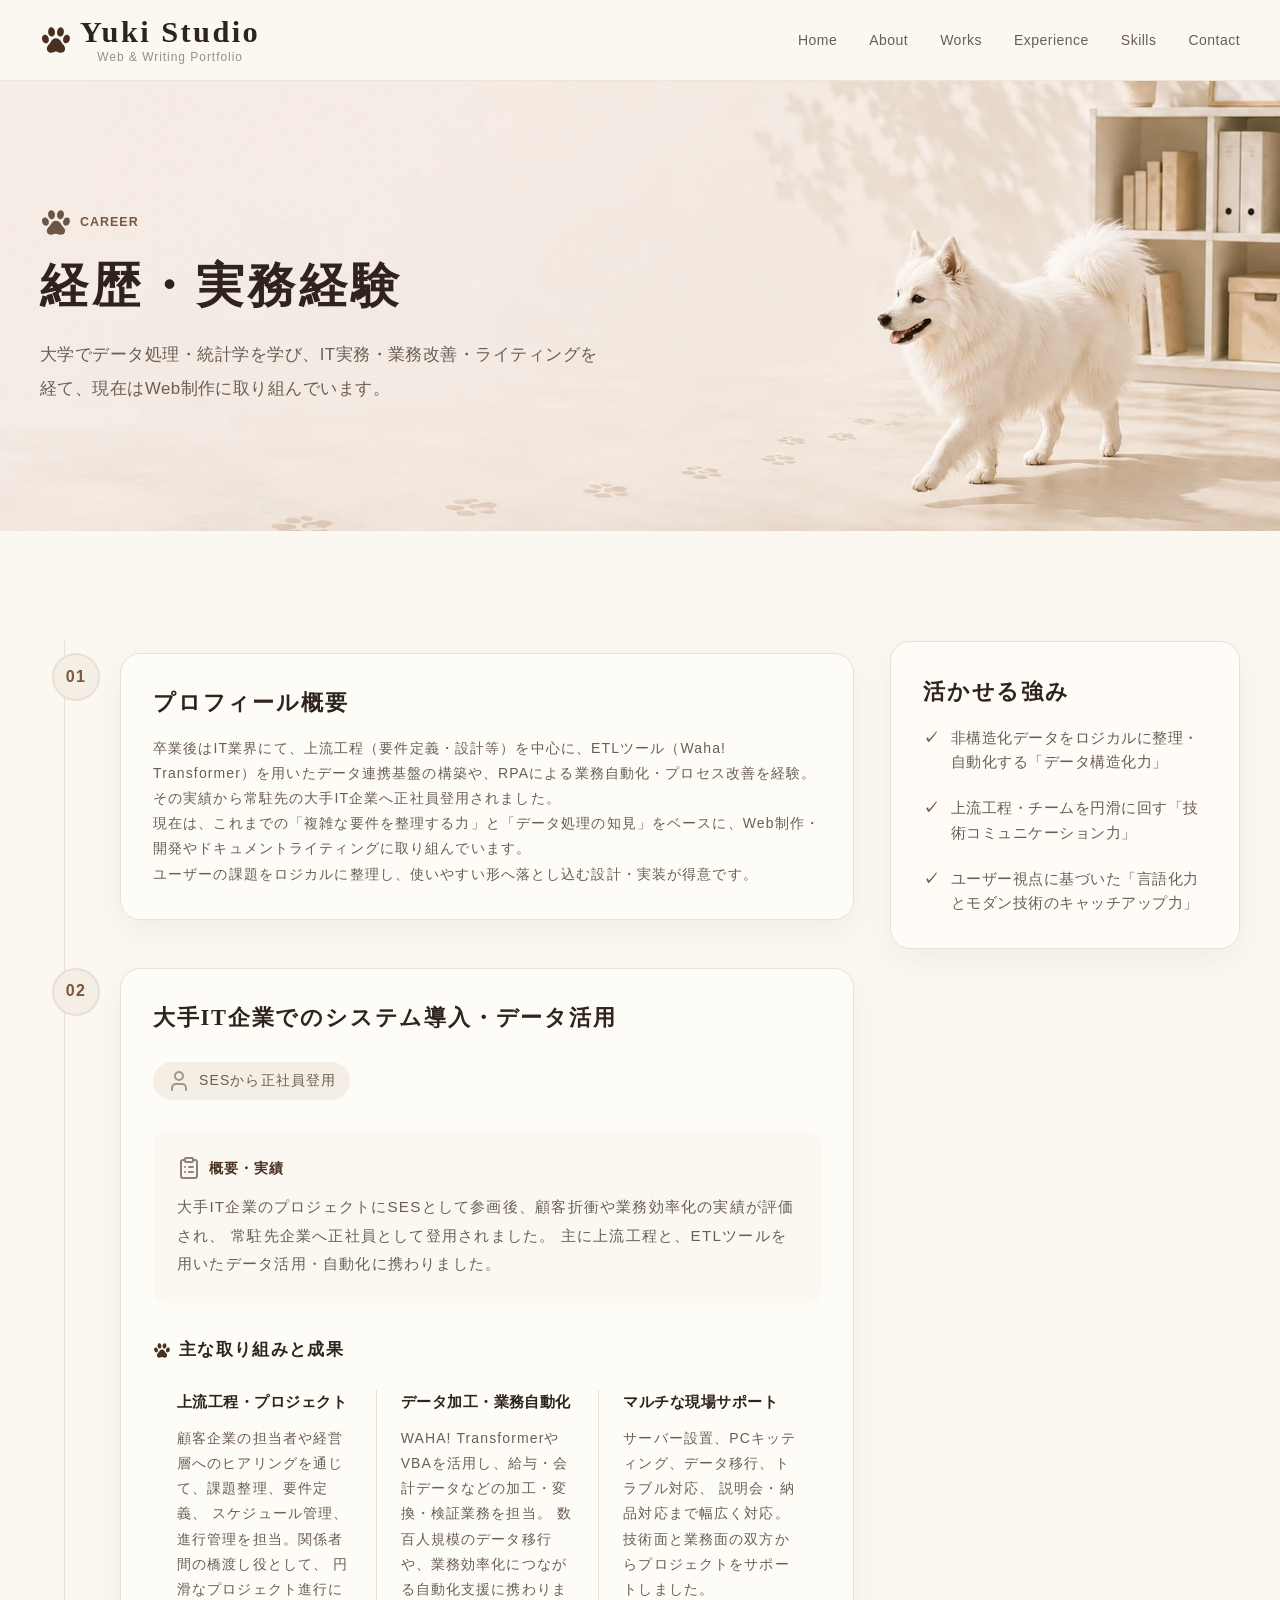
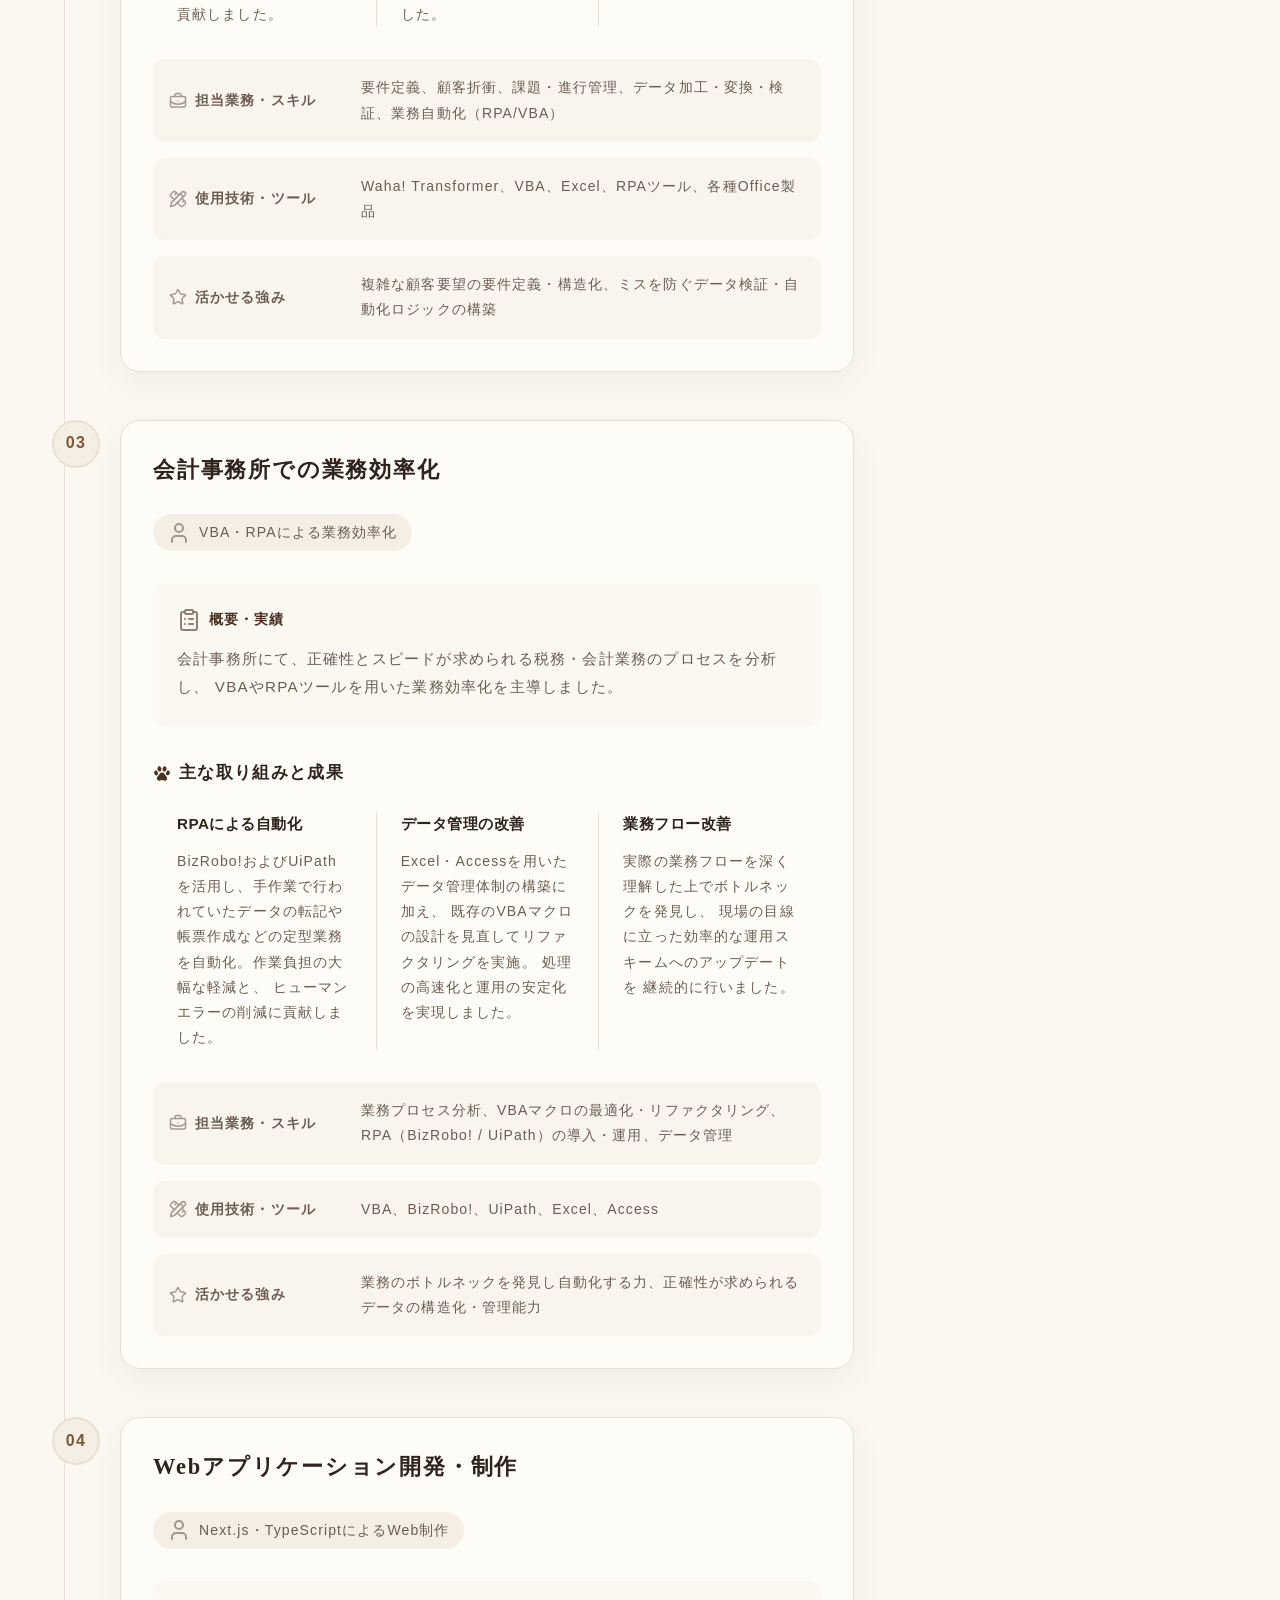
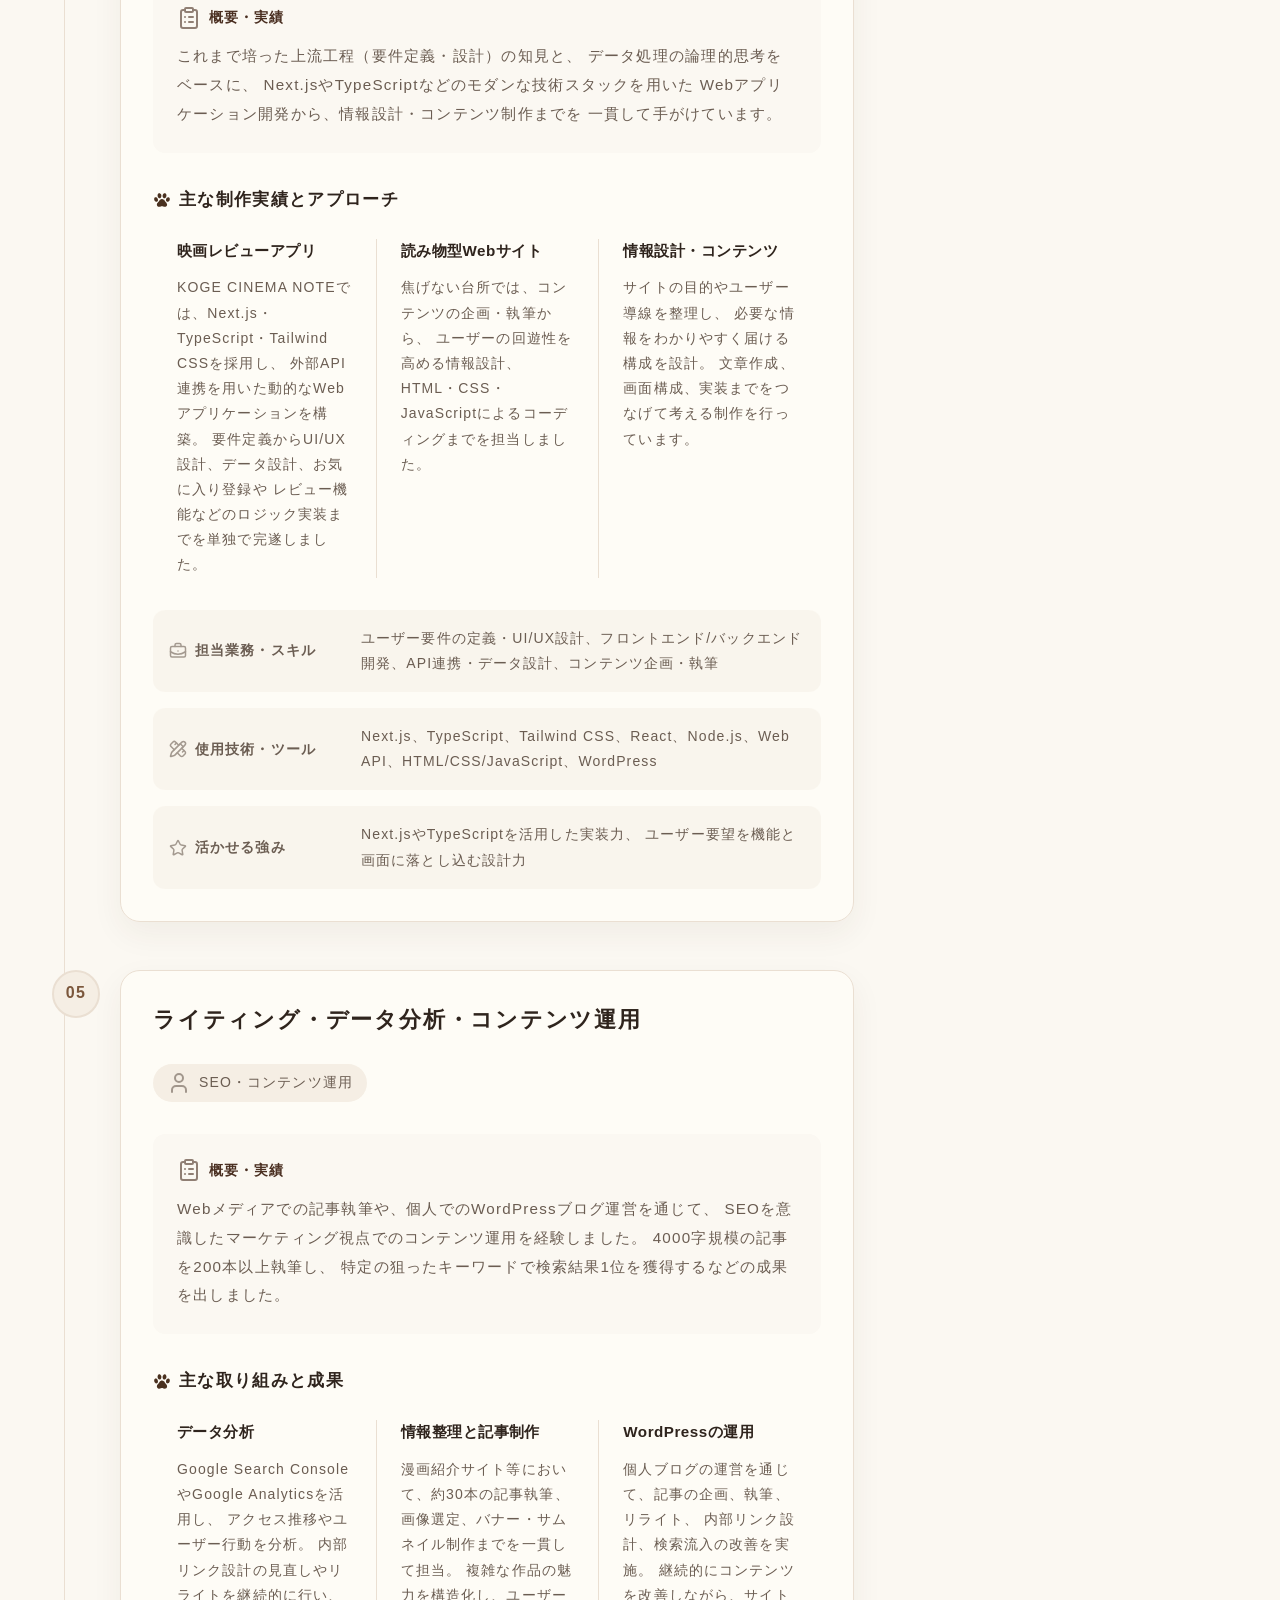
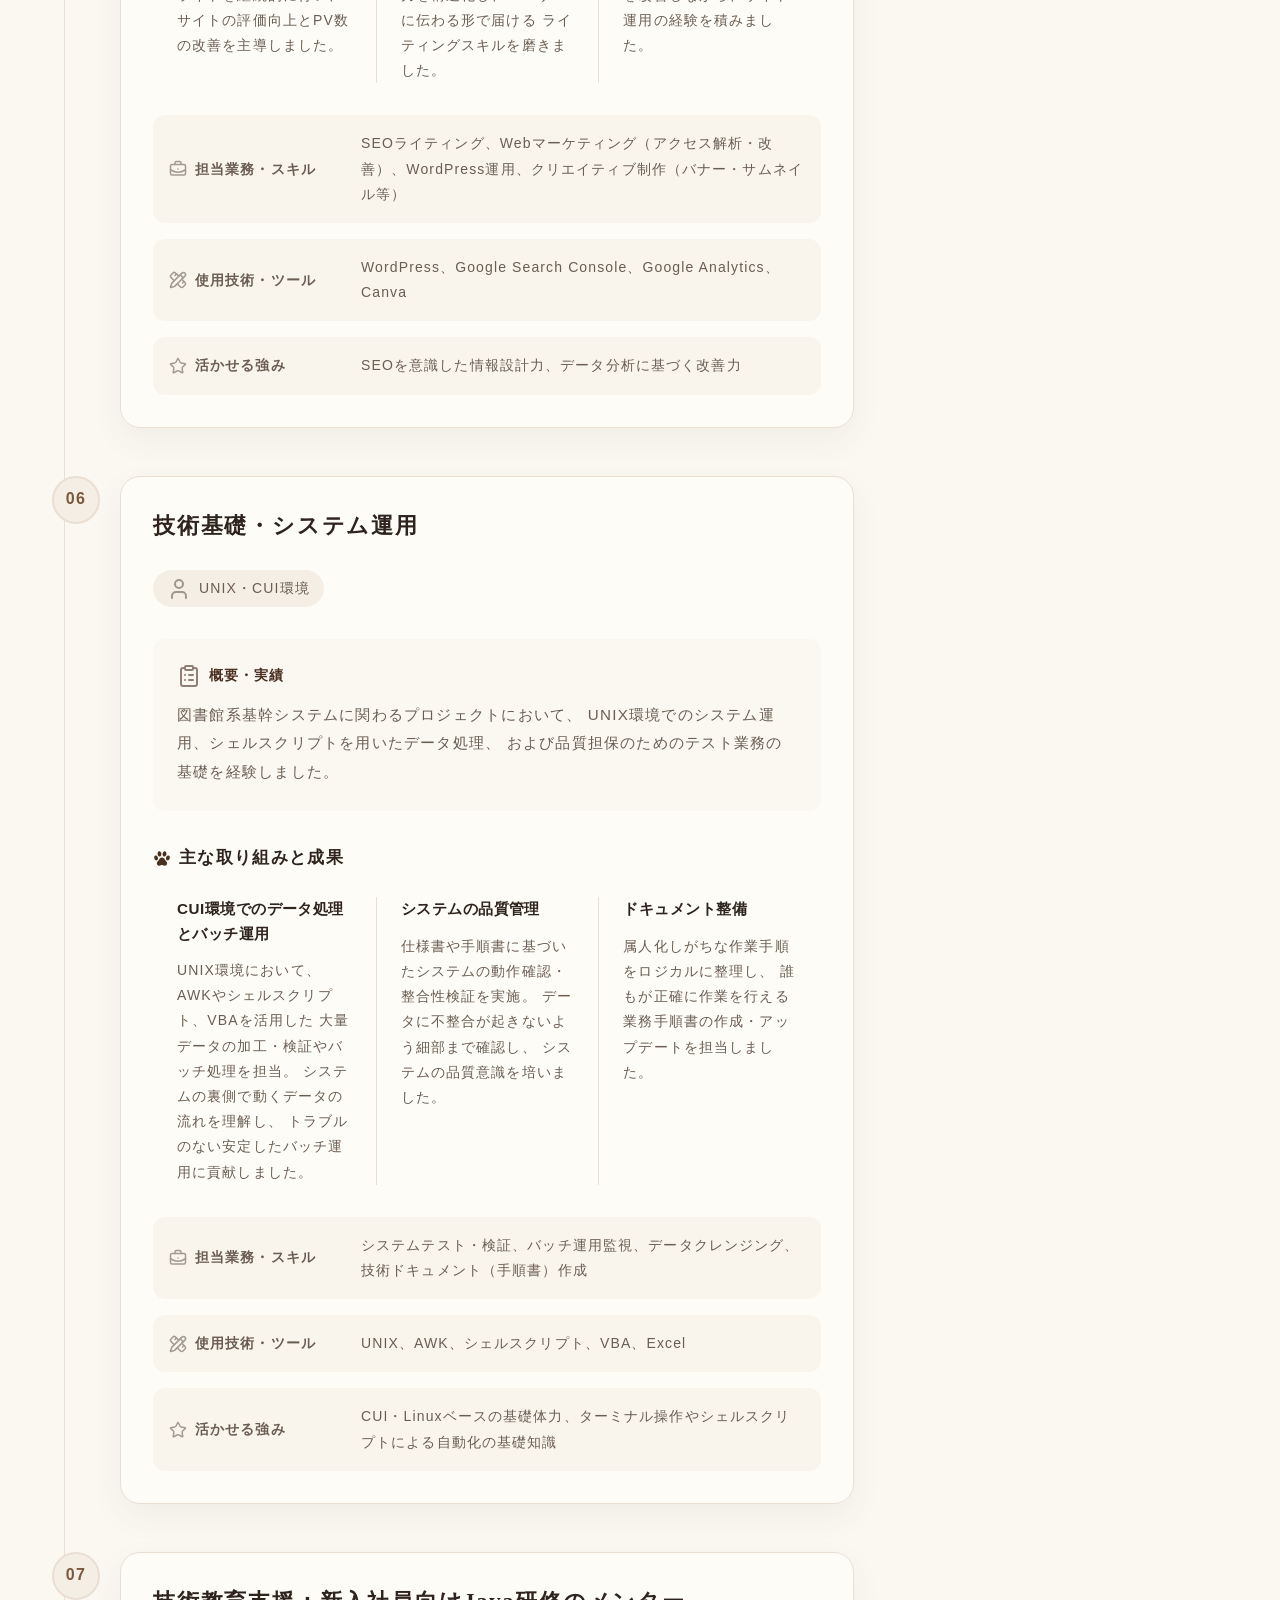
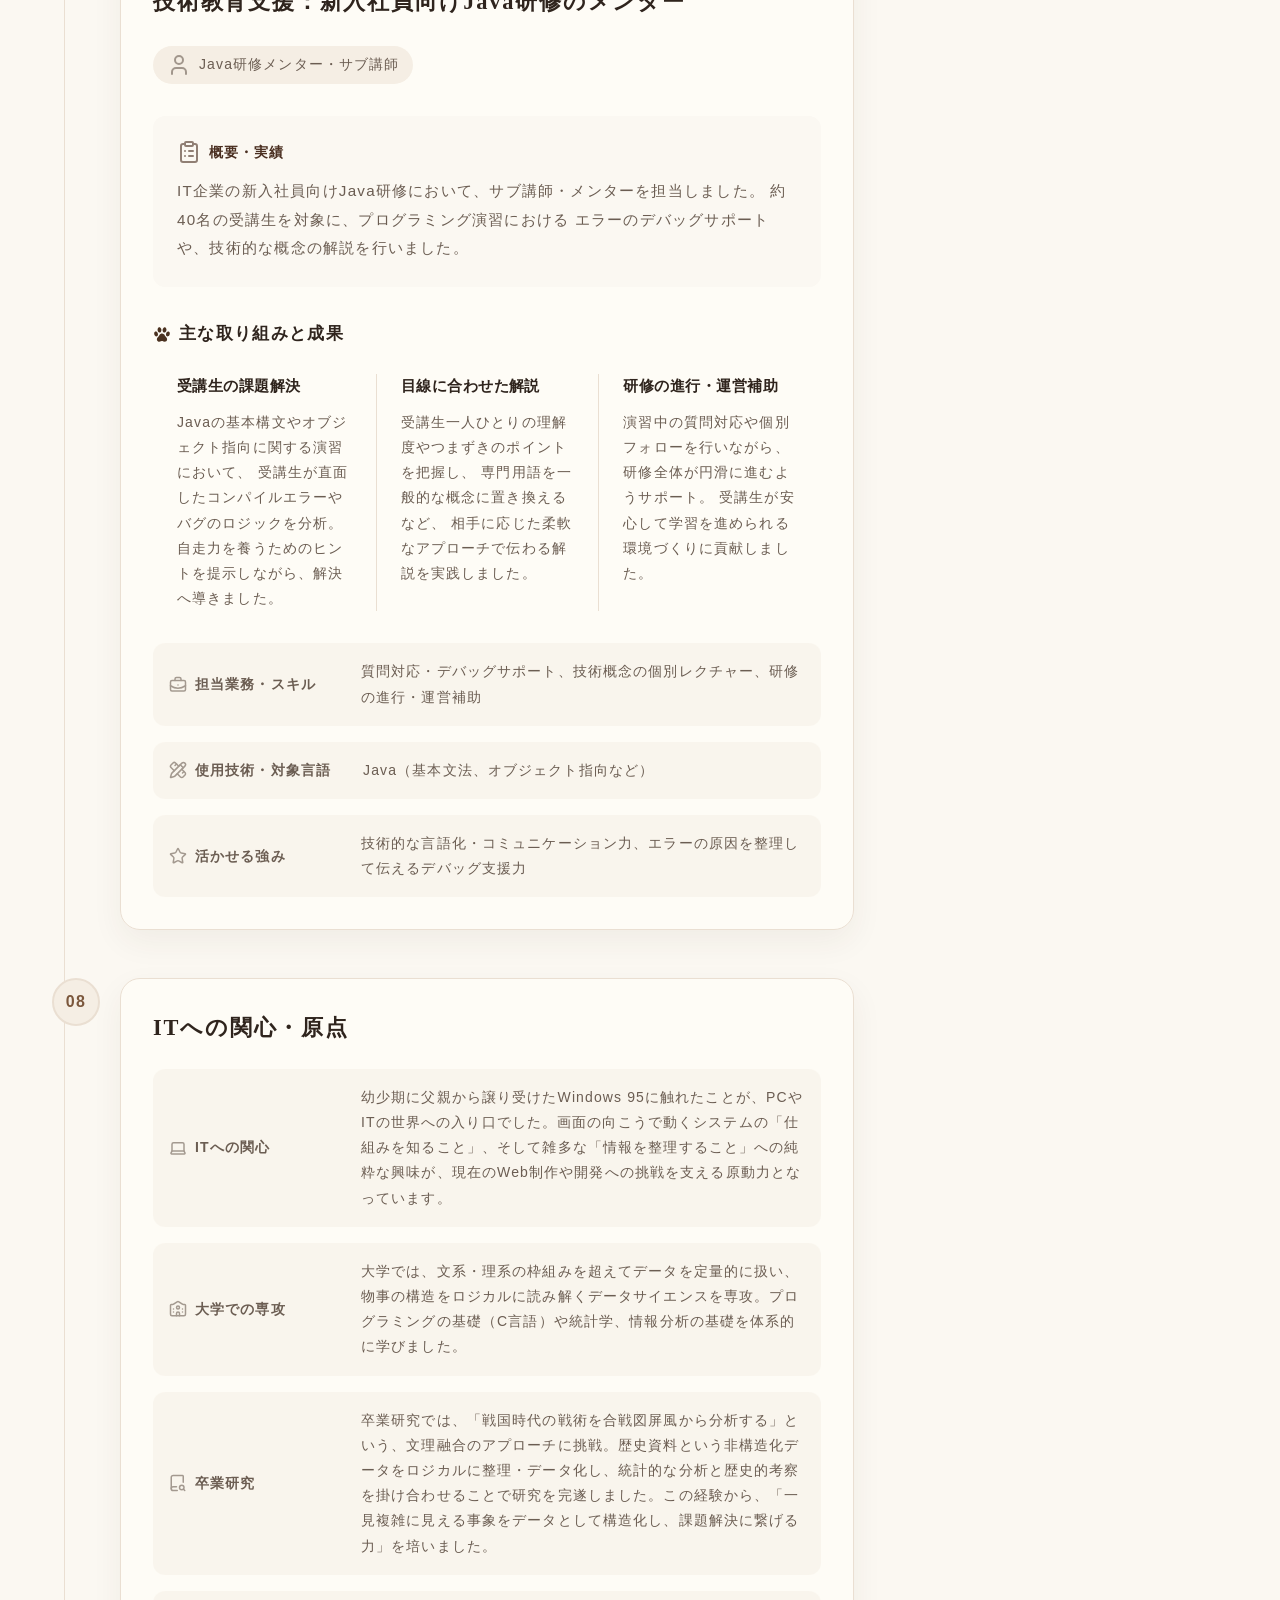
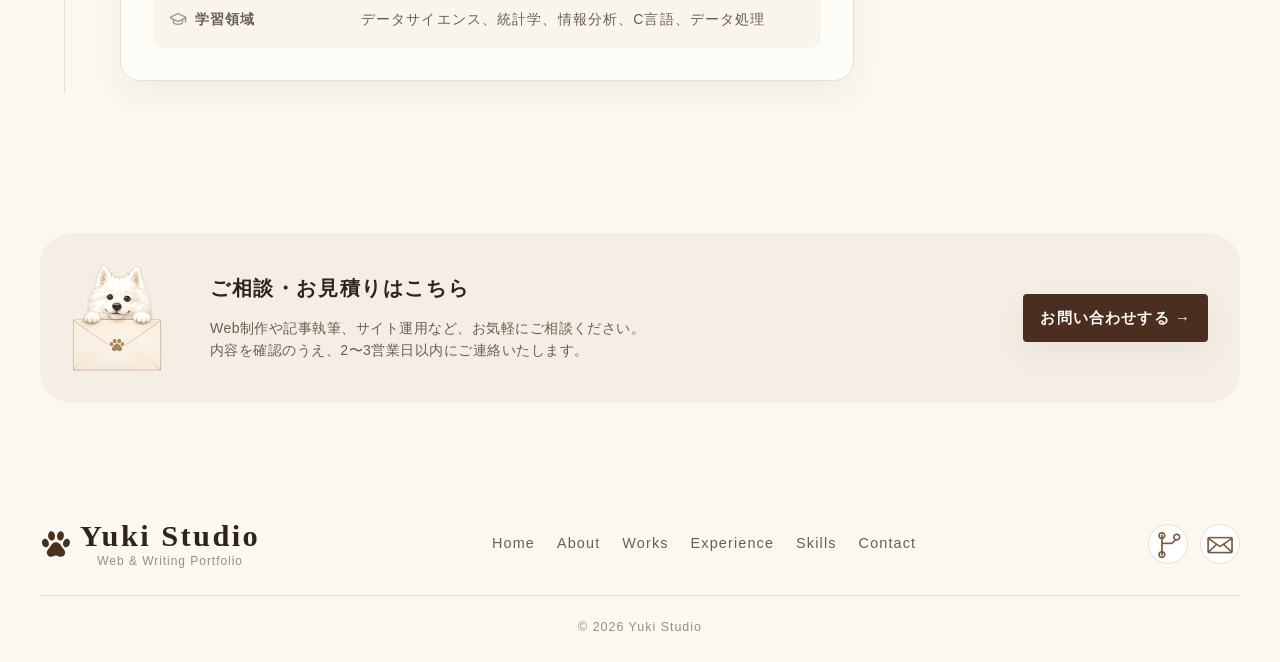
==== commit 6d4bb89b: "Refactor portfolio pages and styles" ====
--- a/career.html
+++ b/career.html
@@ -30,7 +30,7 @@
                 <span></span>
             </button>
 
-            <nav class="global-nav" aria-label="グローバルナビゲーション">
+            <nav class="global-nav" id="global-nav" aria-label="グローバルナビゲーション">
                 <ul class="nav-list">
                     <li><a href="index.html">Home</a></li>
                     <li><a href="index.html#about">About</a></li>
@@ -429,7 +429,7 @@
 
                                     <div class="career-achievement-list">
                                         <section class="career-achievement-item">
-                                            <h4>映画レビューアプリの開発</h4>
+                                            <h4>映画レビューアプリ</h4>
                                             <p>
                                                 KOGE CINEMA NOTEでは、Next.js・TypeScript・Tailwind CSSを採用し、
                                                 外部API連携を用いた動的なWebアプリケーションを構築。
@@ -439,7 +439,7 @@
                                         </section>
 
                                         <section class="career-achievement-item">
-                                            <h4>読み物型Webサイトの制作</h4>
+                                            <h4>読み物型Webサイト</h4>
                                             <p>
                                                 焦げない台所では、コンテンツの企画・執筆から、
                                                 ユーザーの回遊性を高める情報設計、
@@ -448,7 +448,7 @@
                                         </section>
 
                                         <section class="career-achievement-item">
-                                            <h4>情報設計・コンテンツ制作</h4>
+                                            <h4>情報設計・コンテンツ</h4>
                                             <p>
                                                 サイトの目的やユーザー導線を整理し、
                                                 必要な情報をわかりやすく届ける構成を設計。
@@ -579,7 +579,7 @@
 
                                     <div class="career-achievement-list">
                                         <section class="career-achievement-item">
-                                            <h4>データ分析に基づくサイト改善</h4>
+                                            <h4>データ分析</h4>
                                             <p>
                                                 Google Search ConsoleやGoogle Analyticsを活用し、
                                                 アクセス推移やユーザー行動を分析。
@@ -589,7 +589,7 @@
                                         </section>
 
                                         <section class="career-achievement-item">
-                                            <h4>ロジカルな情報整理と記事制作</h4>
+                                            <h4>情報整理と記事制作</h4>
                                             <p>
                                                 漫画紹介サイト等において、約30本の記事執筆、
                                                 画像選定、バナー・サムネイル制作までを一貫して担当。
@@ -599,7 +599,7 @@
                                         </section>
 
                                         <section class="career-achievement-item">
-                                            <h4>WordPressブログの運用</h4>
+                                            <h4>WordPressの運用</h4>
                                             <p>
                                                 個人ブログの運営を通じて、記事の企画、執筆、リライト、
                                                 内部リンク設計、検索流入の改善を実施。
@@ -692,7 +692,7 @@
                                         <path d="M19 21v-2a4 4 0 0 0-4-4H9a4 4 0 0 0-4 4v2" />
                                         <circle cx="12" cy="7" r="4" />
                                     </svg>
-                                    UNIX・CUI環境でのデータ処理
+                                    UNIX・CUI環境
                                 </p>
 
                                 <div class="career-summary">
@@ -884,7 +884,7 @@
                                         </section>
 
                                         <section class="career-achievement-item">
-                                            <h4>相手の目線に合わせた技術解説</h4>
+                                            <h4>目線に合わせた解説</h4>
                                             <p>
                                                 受講生一人ひとりの理解度やつまずきのポイントを把握し、
                                                 専門用語を一般的な概念に置き換えるなど、
@@ -1063,7 +1063,7 @@
         <div class="footer-inner">
 
             <div class="footer-main">
-                <a href="#home" class="site-logo footer-logo" aria-label="Yuki Studio トップへ">
+                <a href="index.html" class="site-logo footer-logo" aria-label="Yuki Studio トップへ">
                     <img src="images/logo-paw.svg" alt="肉球のロゴ" class="logo-mark">
                     <span class="logo-text">
                         <span class="logo-main">Yuki Studio</span>
@@ -1083,11 +1083,11 @@
                 </nav>
 
                 <div class="footer-sns" aria-label="SNS・連絡先">
-                    <a href="#" aria-label="GitHub">
+                    <a href="https://github.com/snow10-hub" aria-label="GitHub" target="_blank" rel="noopener noreferrer">
                         <img src="images/github-repo-icon.webp" alt="GitHub">
                     </a>
 
-                    <a href="mailto:example@example.com" aria-label="メール">
+                    <a href="contact.html" aria-label="メール">
                         <img src="images/mail-icon.webp" alt="メール">
                     </a>
                 </div>
--- a/css/common.css
+++ b/css/common.css
@@ -79,6 +79,8 @@
     --header-height: 80px;
     --nav-gap: var(--space-xl);
     --header-blur: blur(14px);
+
+    --header-height-sp: 60px;
 }
 
 /* ---------- Reset / Base ---------- */
@@ -192,7 +194,6 @@
 }
 
 .section h2 {
-    margin-bottom: var(--block-space);
     color: var(--color-text);
     font-family: var(--font-logo);
     font-size: clamp(1.4rem, 2.5vw, 2.1rem);
@@ -207,10 +208,6 @@
     color: var(--color-text-soft);
     font-size: var(--text-sm);
     line-height: 1.9;
-}
-
-.section-text+.section-text {
-    margin-top: var(--space-md);
 }
 
 /* ---------- Buttons / Links ---------- */
@@ -384,9 +381,9 @@
 }
 
 /* ---------- Footer ---------- */
-.footer-inner {
-    width: min(100%, var(--container-width));
-    margin-inline: auto;
+
+.site-footer {
+    padding-block: var(--space-2xl) var(--space-lg);
 }
 
 .footer-main {
@@ -467,13 +464,12 @@
     grid-template-columns: auto minmax(0, 1fr) auto;
     align-items: center;
     column-gap: var(--space-2xl);
-    padding: var(--space-xl) 120px;
     border-radius: var(--radius-lg);
     background: var(--color-bg-soft);
+    padding: var(--space-xl);
 }
 
 .contact-dog {
-    flex-shrink: 0;
     width: 90px;
 }
 
@@ -497,7 +493,7 @@
 }
 
 .contact-action {
-    flex-shrink: 0;
+    justify-self: end;
 }
 
 /* ---------- Utility ---------- */
@@ -521,13 +517,17 @@
     opacity: .8;
 }
 
-/* ---------- Responsive ---------- */
-
 @media (max-width: 1024px) {
+
+    .site-header,
+    .section,
+    .site-footer {
+        padding-inline: var(--page-padding-tablet);
+    }
+
     .contact-pill {
-        display: grid;
         grid-template-columns: 180px 1fr;
-        gap: calc(var(--space-xs));
+        gap: var(--space-xs);
         padding: var(--space-2xl) calc(var(--space-2xl) + var(--space-xs));
     }
 
@@ -551,21 +551,17 @@
         max-width: 210px;
     }
 
-    .footer-inner {
-        padding: 0 var(--page-padding-tablet);
-    }
-
     .footer-main {
         flex-direction: column;
         align-items: center;
-        gap: 24px;
+        gap: var(--space-lg);
         text-align: center;
     }
 
     .footer-nav ul {
         justify-content: center;
         flex-wrap: wrap;
-        gap: 14px 22px;
+        gap: var(--space-sm) var(--block-space);
     }
 
     .footer-sns {
@@ -590,23 +586,13 @@
 
     .site-header,
     .header-inner {
-        min-height: 60px;
+        min-height: var(--header-height-sp);
     }
 
     .header-inner {
         gap: var(--space-md);
     }
 
-    .site-logo {
-        gap: var(--space-xs);
-    }
-
-    .logo-mark,
-    .section-logo-mark {
-        width: var(--space-xl);
-        height: var(--space-xl);
-    }
-
     .logo-text {
         gap: .2rem;
     }
@@ -621,7 +607,6 @@
 
     .menu-toggle {
         position: relative;
-        z-index: 1001;
         display: flex;
         flex-direction: column;
         align-items: center;
@@ -662,14 +647,14 @@
     .global-nav {
         display: block;
         position: fixed;
-        top: calc(60px + var(--space-sm));
+        top: calc(var(--header-height-sp) + var(--space-sm));
         left: var(--page-padding-sp);
         right: var(--page-padding-sp);
         z-index: 1000;
         padding: var(--space-lg);
         border: 1px solid var(--color-border);
         border-radius: var(--radius-md);
-        background: rgba(255, 253, 248, 0.96);
+        background: rgba(255, 253, 248);
         box-shadow: var(--shadow-soft);
         opacity: 0;
         visibility: hidden;
@@ -690,10 +675,6 @@
         display: grid;
         width: 100%;
         gap: var(--space-xs);
-    }
-
-    .nav-list li {
-        width: 100%;
     }
 
     .nav-list a {
@@ -717,16 +698,7 @@
     }
 
     .site-footer {
-        padding-top: 36px;
-        padding-bottom: var(--space-xl);
-    }
-
-    .footer-inner {
-        padding-inline: var(--page-padding-sp);
-    }
-
-    .footer-main {
-        gap: var(--block-space);
+        padding-block: var(--space-xl);
     }
 
     .footer-logo {
@@ -754,13 +726,21 @@
     .contact-pill {
         display: flex;
         flex-direction: column;
-        gap: 20px;
+        gap: var(--space-lg);
         padding: var(--space-lg);
         text-align: center;
     }
 
+    .contact-content {
+        align-items: center;
+    }
+
+    .contact-action {
+        display: flex;
+        justify-content: center;
+    }
+
     .contact-dog {
         width: 77px;
     }
-
 }
--- a/css/career.css
+++ b/css/career.css
@@ -3,21 +3,19 @@
 ========================= */
 
 .career-hero {
-    padding: 0;
+    position: relative;
+    width: 100vw;
+    margin-inline: calc(50% - 50vw);
     margin-bottom: var(--section-space-pc);
-    width: 100vw;
-    margin-left: calc(50% - 50vw);
-    margin-right: calc(50% - 50vw);
-    position: relative;
 }
 
 .career-hero-inner {
-    width: min(100%, var(--container-width));
-    margin: 0 auto;
     display: flex;
     align-items: center;
+    width: min(100%, calc(var(--container-width) + var(--page-padding-pc) * 2));
     height: 450px;
-    padding: 0 var(--page-padding-tablet);
+    margin-inline: auto;
+    padding-inline: var(--page-padding-pc);
 }
 
 .career-hero-visual {
@@ -41,8 +39,8 @@
 .career-hero-label {
     display: inline-flex;
     align-items: center;
-    gap: 8px;
-    margin-bottom: 18px;
+    gap: var(--space-xs);
+    margin-bottom: calc(var(--space-md) + 2px);
     color: var(--color-main);
     font-size: 0.78rem;
     font-weight: 700;
@@ -52,79 +50,46 @@
 .career-hero-title {
     color: var(--color-text);
     font-family: var(--font-logo);
-    font-size: clamp(2rem, 4vw, 3.5rem);
+    font-size: clamp(var(--text-2xl), 4vw, 3rem);
     font-weight: 700;
     line-height: 1.2;
     letter-spacing: var(--tracking-wide);
 }
 
 .career-hero-lead {
-    margin-top: 24px;
-    color: var(--color-text-soft);
-    font-size: 1.05rem;
+    margin-top: var(--space-lg);
+    color: var(--color-text-soft);
+    font-size: var(--text-md);
     line-height: 2;
 }
 
 /* ---------- Layout ---------- */
 .career-section {
-    padding-top: 40px;
+    padding-top: calc(var(--space-xl) + var(--space-xs));
 }
 
 .career-layout {
     display: grid;
     grid-template-columns: minmax(0, 1fr) 350px;
-    gap: 24px;
+    gap: var(--grid-gap);
     align-items: start;
 }
 
 .career-main {
     position: relative;
     display: grid;
-    gap: 24px;
+    gap: var(--grid-gap);
 }
 
 .career-main::before {
     content: "";
     position: absolute;
     top: 0;
-    left: 24px;
-    /* .career-numberの中心（丸の幅48pxの半分）に合わせる */
+    left: var(--space-lg);
     bottom: 0;
+    z-index: 0;
     width: 1px;
     background-color: var(--color-border);
-    /* 線の色 */
-    z-index: 0;
-    /* 数字より後ろに配置 */
-}
-
-.career-main::after {
-
-    content: "";
-
-    position: absolute;
-
-    top: 50px;
-
-    /* left: 10px; */
-
-    width: 60px;
-
-    height: calc(100% - 100px);
-
-    background-image: url("../images/paw-trail.webp");
-
-    background-repeat: repeat-y;
-
-    background-size: 70px 500px;
-
-    background-position: center top;
-
-    opacity: 0.1;
-
-    pointer-events: none;
-
-    z-index: 0;
-
 }
 
 /* ---------- Career Cards ---------- */
@@ -132,51 +97,36 @@
     position: relative;
     display: grid;
     grid-template-columns: 56px minmax(0, 1fr);
-    gap: 10px;
+    gap: var(--space-sm);
+    padding: var(--space-sm);
 }
 
 .career-number {
+    z-index: 3;
     display: grid;
     place-items: center;
-    width: 48px;
-    height: 48px;
+    width: var(--space-2xl);
+    height: var(--space-2xl);
+    border: 2px solid var(--color-border);
     border-radius: 50%;
     background: var(--color-bg-soft);
-    border: 2px solid var(--color-border);
     color: var(--color-main);
     font-weight: 600;
     letter-spacing: var(--tracking-wide);
-    z-index: 3;
 }
 
 .career-card-inner {
     display: grid;
-    grid-template-columns: 1fr;
-    gap: 24px;
-    padding: 32px;
+    gap: var(--space-lg);
+    padding: var(--space-xl);
     border: 1px solid var(--color-border);
     border-radius: var(--radius-md);
     background: rgba(255, 253, 248, 0.82);
     box-shadow: var(--shadow-card);
 }
 
-.career-icon {
-    display: grid;
-    place-items: center;
-    width: 72px;
-    height: 72px;
-    border-radius: 50%;
-    background: var(--color-bg-soft);
-}
-
-.career-icon img {
-    width: 34px;
-    height: 34px;
-    object-fit: contain;
-}
-
 .career-content h2 {
-    margin-bottom: 16px;
+    margin-bottom: var(--space-md);
     color: var(--color-text);
     font-size: 1.4rem;
     line-height: 1.5;
@@ -188,10 +138,6 @@
     font-size: var(--text-sm);
     line-height: 1.8;
     letter-spacing: var(--tracking-wide);
-}
-
-.career-content p+p {
-    margin-top: 24px;
 }
 
 /* =========================
@@ -204,11 +150,11 @@
     opacity: 0.6;
 }
 
-
 .career-badge {
     display: inline-flex;
     align-items: center;
     width: fit-content;
+    gap: var(--space-xs);
     margin-top: var(--space-sm);
     margin-bottom: var(--space-xl);
     padding: 6px 14px;
@@ -217,7 +163,6 @@
     color: var(--color-main-dark);
     font-size: var(--text-xs);
     letter-spacing: var(--tracking-wide);
-    gap: 8px;
 }
 
 .career-summary {
@@ -231,12 +176,15 @@
 .career-achievements h3 {
     display: flex;
     align-items: center;
-    gap: 8px;
+    gap: var(--space-xs);
     margin-bottom: var(--space-sm);
+    font-weight: 700;
+    letter-spacing: var(--tracking-wide);
+}
+
+.career-summary h3 {
     color: var(--color-main-dark);
     font-size: var(--text-sm);
-    font-weight: 700;
-    letter-spacing: var(--tracking-wide);
 }
 
 .career-summary p {
@@ -252,13 +200,9 @@
 }
 
 .career-achievements h3 {
-    display: flex;
-    align-items: center;
-    gap: var(--space-xs);
     margin-bottom: var(--space-lg);
     color: var(--color-text);
     font-size: var(--text-md);
-    font-weight: 700;
 }
 
 .career-achievement-list {
@@ -293,16 +237,15 @@
 .career-tags {
     display: flex;
     flex-wrap: wrap;
-    gap: 8px;
-    margin-top: 18px;
-}
-
-.career-tags span,
-.skill-tags span {
+    gap: var(--space-xs);
+    margin-top: calc(var(--space-md) + 2px);
+}
+
+.career-tags span {
     display: inline-flex;
     align-items: center;
     min-height: 30px;
-    padding: 4px 12px;
+    padding: 4px var(--space-sm);
     border: 1px solid var(--color-border);
     border-radius: var(--radius-pill);
     background: rgba(245, 238, 228, 0.7);
@@ -314,13 +257,13 @@
 /* ---------- Side ---------- */
 .career-side {
     position: sticky;
-    top: 112px;
-    display: grid;
-    gap: 24px;
+    top: calc(var(--header-height) + var(--space-xl));
+    display: grid;
+    gap: var(--space-lg);
 }
 
 .side-card {
-    padding: 32px;
+    padding: var(--space-xl);
     border: 1px solid var(--color-border);
     border-radius: var(--radius-md);
     background: rgba(255, 253, 248, 0.82);
@@ -328,23 +271,23 @@
 }
 
 .side-card h2 {
-    margin-bottom: 16px;
+    margin-bottom: var(--space-md);
     color: var(--color-text);
     font-size: 1.4rem;
     line-height: 1.6;
 }
 
 .side-card h3 {
-    margin-top: 24px;
-    margin-bottom: 8px;
-    color: var(--color-text);
-    font-size: 1rem;
-    font-weight: 500px;
+    margin-top: var(--space-lg);
+    margin-bottom: var(--space-xs);
+    color: var(--color-text);
+    font-size: var(--text-base);
+    font-weight: 500;
 }
 
 .check-list {
     display: grid;
-    gap: 20px;
+    gap: var(--block-space);
 }
 
 .check-list li {
@@ -363,119 +306,54 @@
     font-weight: 700;
 }
 
-.skill-tags {
-    display: flex;
-    flex-wrap: wrap;
-    gap: 8px;
-}
-
 .side-dog {
     width: 180px;
-    margin: 0 auto;
-}
-
-
-/* 詳細ブロック全体の設定 */
+    margin-inline: auto;
+}
+
+/* ---------- Career Details ---------- */
 .career-details {
     display: grid;
-    gap: 16px;
-    /* 行間の隙間 */
-    margin-top: 24px;
-}
-
-/* 各行の設定 */
+    gap: var(--space-md);
+    margin-top: var(--space-lg);
+}
+
 .career-detail-row {
     display: flex;
     align-items: center;
-    /* アイコンとテキストを上揃えに */
     gap: var(--space-xl);
-    padding: 16px;
+    padding: var(--space-md);
+    border-radius: var(--radius-sm);
     background: rgba(245, 240, 230, 0.5);
-    /* 画像のような薄いベージュ背景 */
-    border-radius: 8px;
+}
+
+.career-detail-label {
+    display: flex;
+    align-items: center;
+    flex-shrink: 0;
+    gap: var(--space-xs);
+    min-width: 160px;
+    color: var(--color-text);
+    font-weight: 700;
 }
 
 .career-detail-label svg {
+    flex-shrink: 0;
     width: 18px;
     height: 18px;
-    flex-shrink: 0;
-}
-
-/* ラベル部分（アイコン＋文字）の設定 */
-.career-detail-label {
-    display: flex;
-    align-items: center;
-    gap: 8px;
-    min-width: 160px;
-    /* 必要に応じて調整 */
-    font-weight: 700;
-    color: var(--color-text);
-    flex-shrink: 0;
-}
-
-/* アイコン用のスタイル */
-.row-icon {
-    width: 20px;
-    height: 20px;
-    object-fit: contain;
-}
-
-.career-details .career-detail-row .career-detail-text {
+}
+
+.career-detail-text {
     margin: 0;
-}
-
-/* テキストの設定 */
-.career-detail-text {
     color: var(--color-text-soft);
     font-size: var(--text-xs);
     line-height: 1.6;
 }
 
-
-/* ---------- Contact ---------- */
-.career-contact {
-    padding: 24px var(--page-padding-pc) 80px;
-}
-
-.career-contact .contact-pill {
-    display: flex;
-    align-items: center;
-    gap: 32px;
-    padding: 28px 48px;
-    border-radius: var(--radius-lg);
-    background: var(--color-bg-soft);
-}
-
-.career-contact .contact-dog {
-    width: 150px;
-    flex-shrink: 0;
-}
-
-.career-contact .contact-text {
-    flex: 1;
-}
-
-.career-contact .contact-text h2 {
-    margin-bottom: 8px;
-    color: var(--color-text);
-    font-size: 1.3rem;
-}
-
-.career-contact .contact-text p {
-    color: var(--color-text-soft);
-    line-height: 1.8;
-}
-
-.career-contact .contact-action {
-    flex-shrink: 0;
-}
-
-
 /* ---------- Responsive ---------- */
 @media (max-width: 1024px) {
-    .career-hero {
-        padding-left: var(--page-padding-tablet);
-        padding-right: var(--page-padding-tablet);
+    .career-hero-inner {
+        padding-inline: var(--page-padding-tablet);
     }
 
     .career-layout {
@@ -484,37 +362,52 @@
 
     .career-side {
         position: static;
-
-        display: block;
-
-        width: 100%;
-        margin-top: var(--section-space-pc);
+        margin-top: var(--space-2xl);
     }
 
     .side-dog {
         display: none;
     }
 
-    .career-contact {
-        padding-left: var(--page-padding-tablet);
-        padding-right: var(--page-padding-tablet);
-    }
-}
-
-@media (max-width: 767px) {
+    .career-achievement-list {
+        grid-template-columns: 1fr;
+    }
+
+    .career-achievement-item {
+        padding: var(--space-md) 0;
+    }
+
+    .career-achievement-item:not(:first-child) {
+        border-left: 0;
+        border-top: 1px solid var(--color-border);
+    }
+
+    .career-achievement-item:first-child {
+        padding-top: 0;
+    }
+
+    .career-achievement-item:last-child {
+        padding-bottom: 0;
+    }
+}
+
+@media (max-width: 780px) {
     .career-hero {
-        padding: 0;
         margin-bottom: var(--section-space-sp);
     }
 
     .career-hero-inner {
-        height: 450px;
-        padding: 100px var(--page-padding-tablet) 0;
         align-items: flex-start;
+        padding: 100px var(--page-padding-sp) 0;
     }
 
     .career-hero-content {
         width: min(300px, 100%);
+    }
+
+    .career-hero-label {
+        margin-bottom: calc(var(--space-sm) + 2px);
+        font-size: 0.72rem;
     }
 
     .career-hero-title {
@@ -523,31 +416,9 @@
     }
 
     .career-hero-lead {
+        max-width: 330px;
         font-size: 0.9rem;
         line-height: 1.9;
-        max-width: 330px;
-    }
-
-    .career-hero-label {
-        font-size: 0.72rem;
-        margin-bottom: 14px;
-    }
-
-    .career-number {
-        display: none;
-    }
-
-    .career-card-inner {
-        padding: var(--space-xl) var(--space-lg);
-    }
-
-    .career-content p {
-        font-size: var(--text-xs);
-        line-height: var(--line-height-base);
-    }
-
-    .career-hero-visual img {
-        display: none;
     }
 
     .career-hero-visual {
@@ -556,12 +427,12 @@
         background-position: right center;
     }
 
+    .career-hero-visual img {
+        display: none;
+    }
+
     .career-section {
-        padding-top: 32px;
-    }
-
-    .career-card {
-        gap: 8px;
+        padding-top: var(--space-xl);
     }
 
     .career-main::before,
@@ -574,17 +445,22 @@
     }
 
     .career-number {
-        position: static;
-        width: 44px;
-        height: 44px;
-        margin-bottom: var(--space-md);
+        display: none;
+    }
+
+    .career-card-inner {
+        padding: var(--space-xl) var(--space-lg);
+    }
+
+    .career-content h2 {
+        font-size: 1.2rem;
     }
 
     .career-detail-row {
         flex-direction: column;
         align-items: flex-start;
-        gap: 8px;
-        padding: 18px 16px;
+        gap: var(--space-xs);
+        padding: calc(var(--space-md) + 2px) var(--space-md);
     }
 
     .career-detail-label {
@@ -592,38 +468,10 @@
     }
 
     .career-detail-text {
-        font-size: 0.9rem;
+        font-size: var(--text-sm);
         line-height: 1.8;
     }
 
-    .career-icon {
-        width: 64px;
-        height: 64px;
-    }
-
-    .career-icon img {
-        width: 30px;
-        height: 30px;
-    }
-
-    .career-content h2 {
-        font-size: 1.2rem;
-    }
-
-    .career-side {
-        grid-template-columns: 1fr;
-    }
-
-
-}
-
-@media (max-width: 1024px) {
-    .career-achievement-list {
-        grid-template-columns: 1fr;
-    }
-}
-
-@media (max-width: 767px) {
     .career-badge {
         margin-bottom: var(--space-lg);
     }
@@ -637,36 +485,4 @@
         font-size: var(--text-sm);
         line-height: 1.85;
     }
-
-}
-
-@media (max-width: 1180px) {
-    .career-layout {
-        grid-template-columns: 1fr;
-    }
-
-    .career-side {
-        position: static;
-    }
-
-    .career-achievement-list {
-        grid-template-columns: 1fr;
-    }
-
-    .career-achievement-item {
-        padding: var(--space-md) 0;
-    }
-
-    .career-achievement-item:not(:first-child) {
-        border-left: 0;
-        border-top: 1px solid var(--color-border);
-    }
-
-    .career-achievement-item:first-child {
-        padding-top: 0;
-    }
-
-    .career-achievement-item:last-child {
-        padding-bottom: 0;
-    }
 }
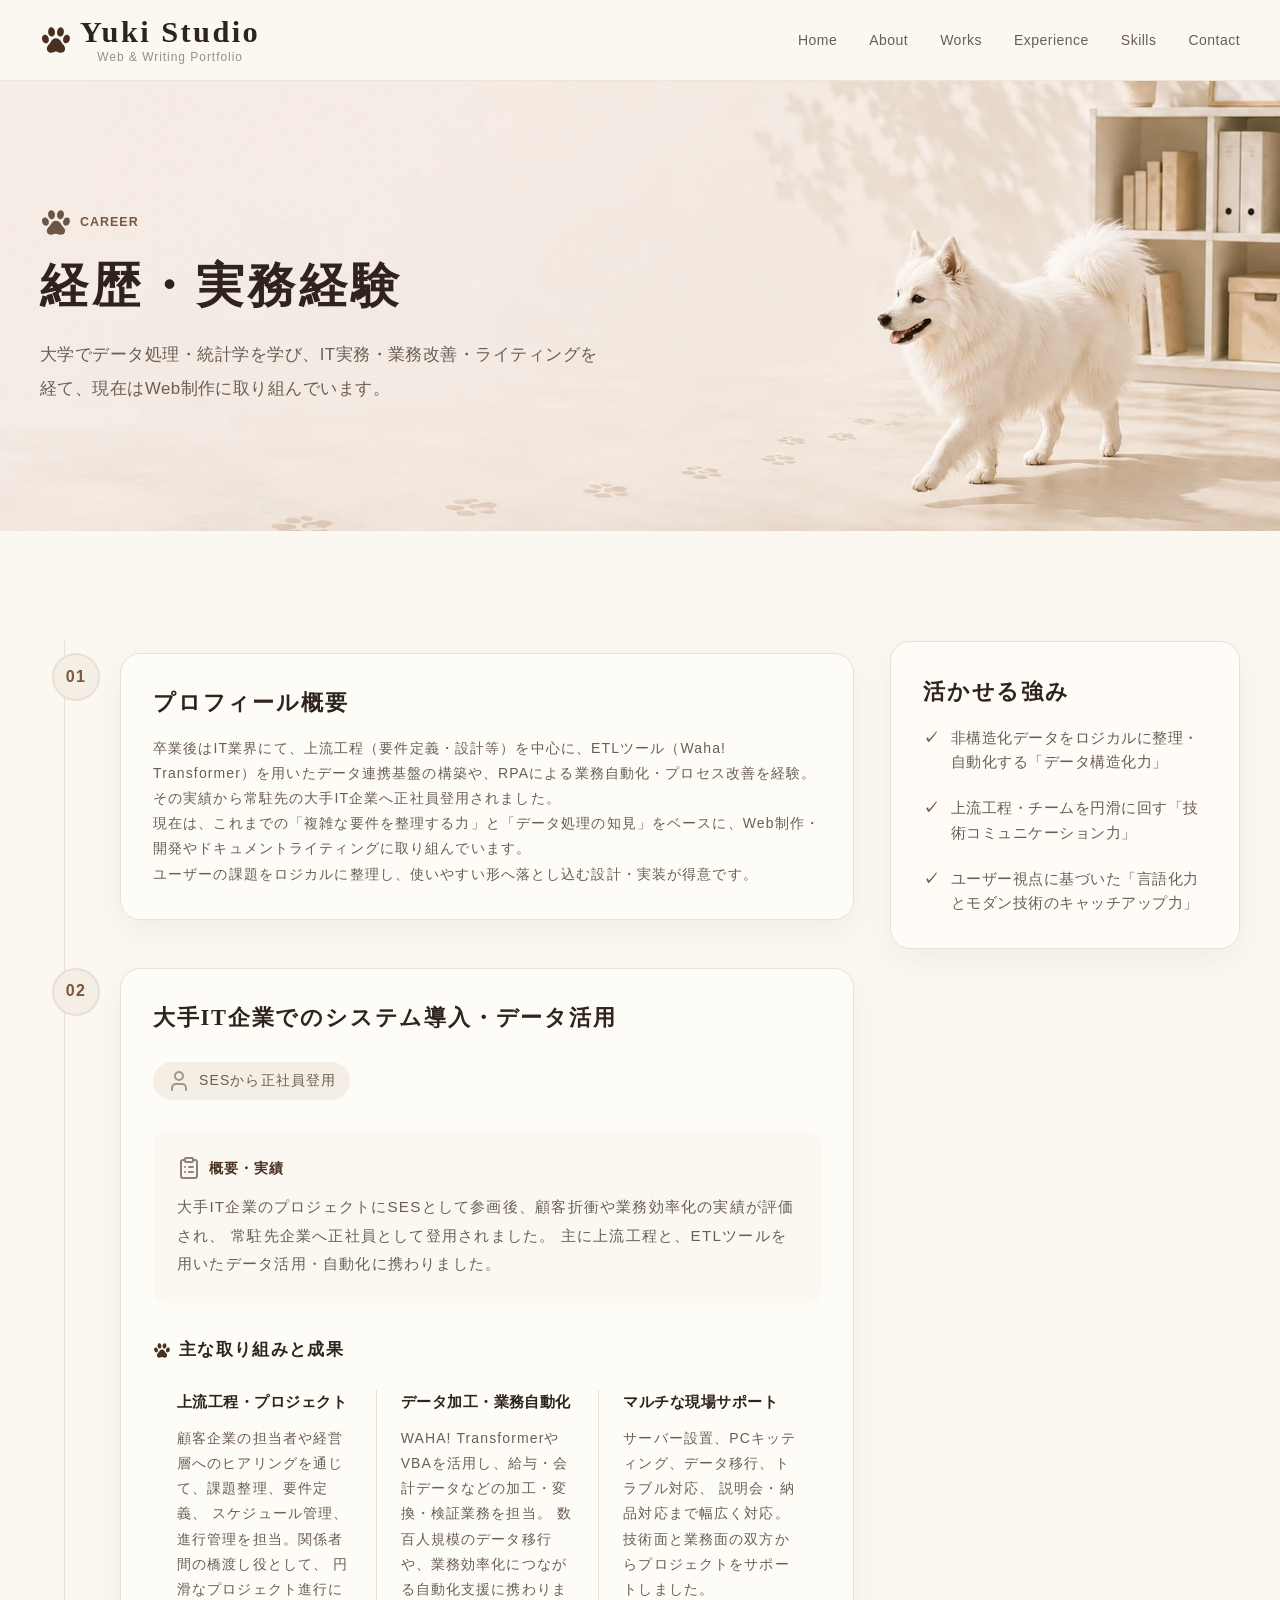
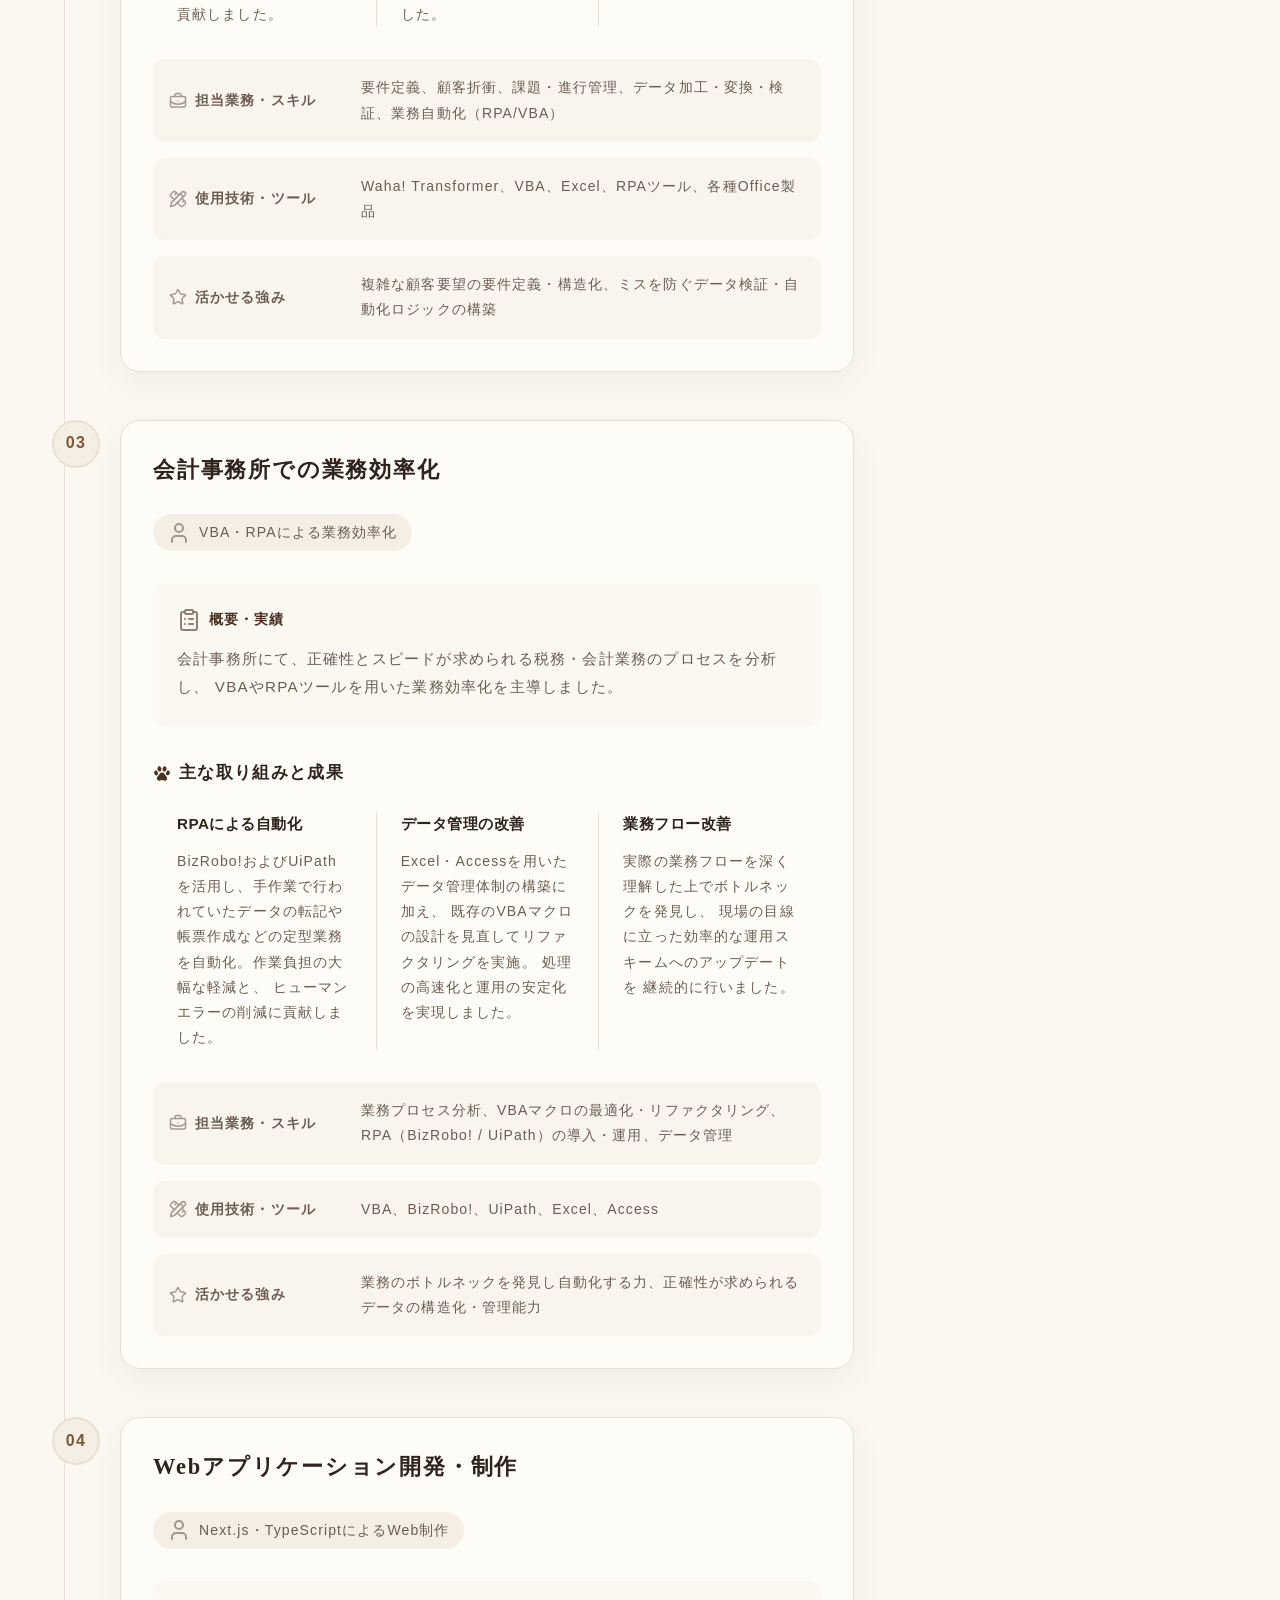
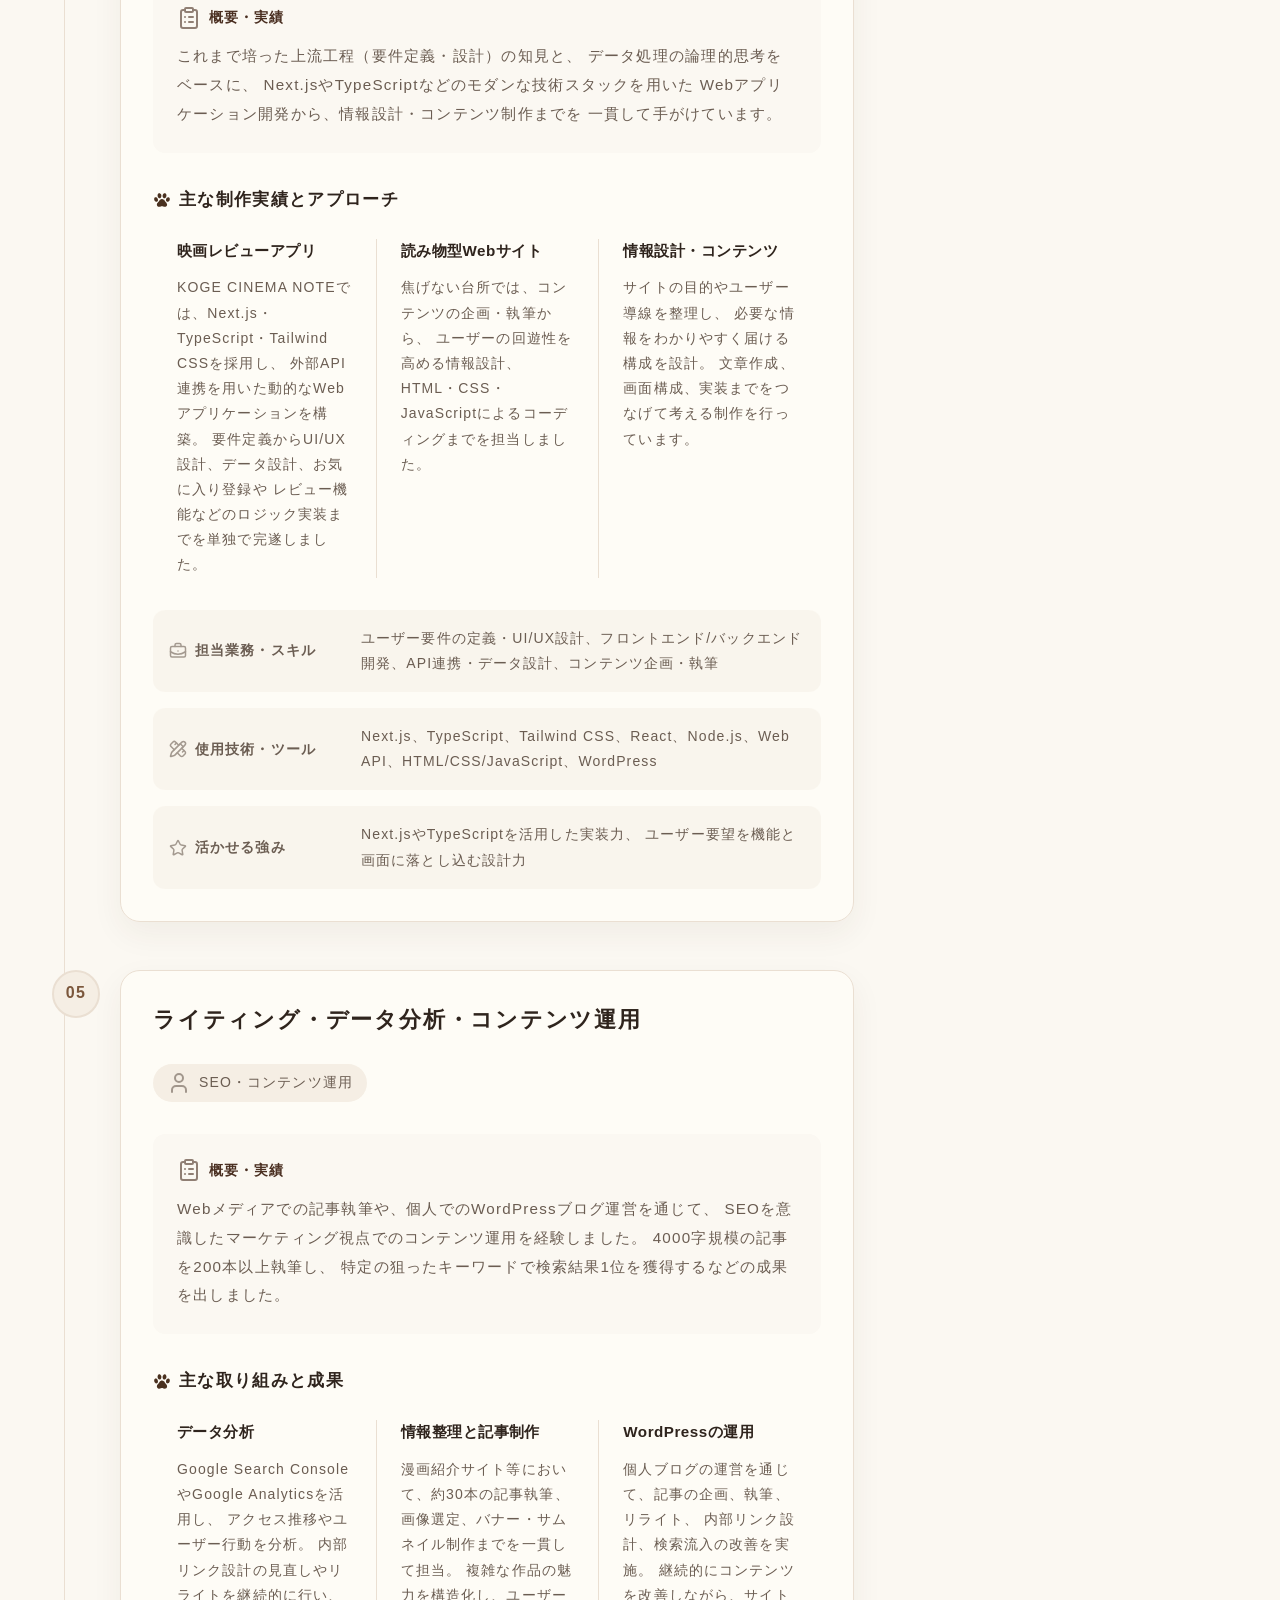
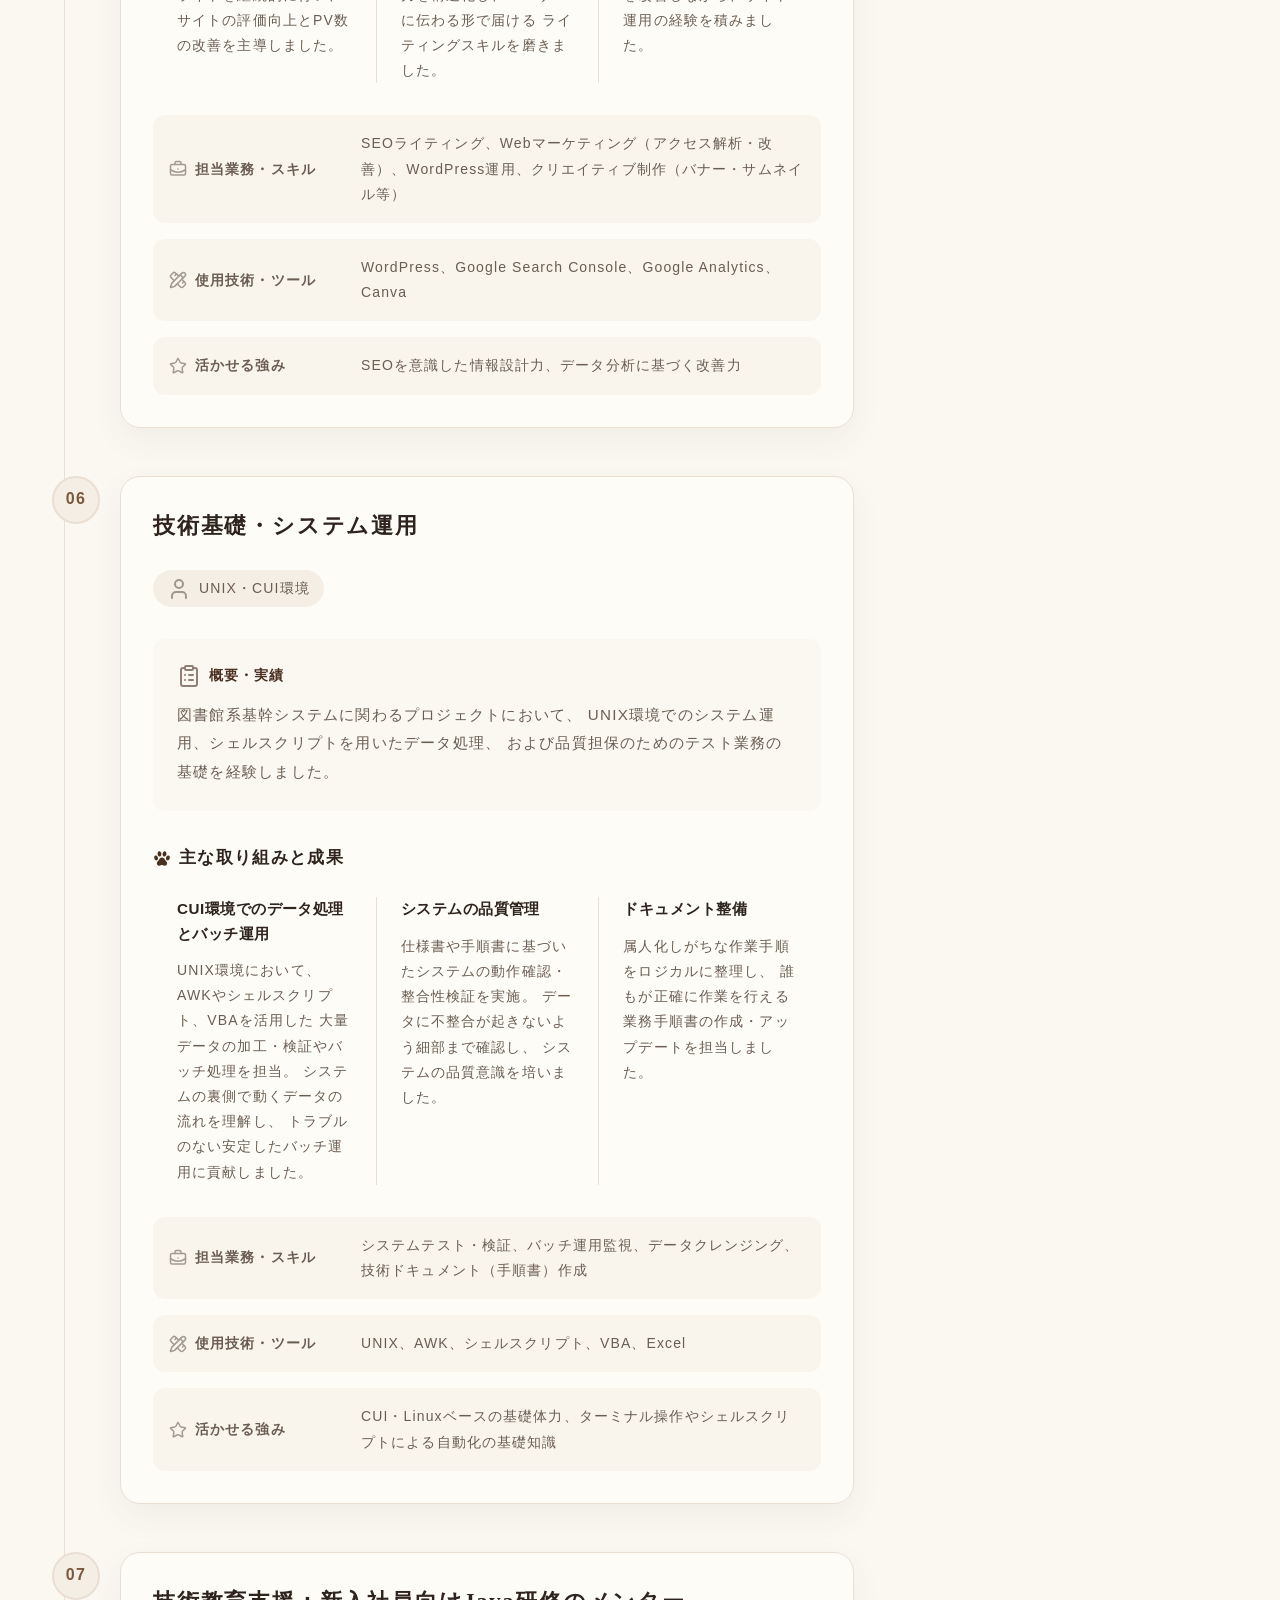
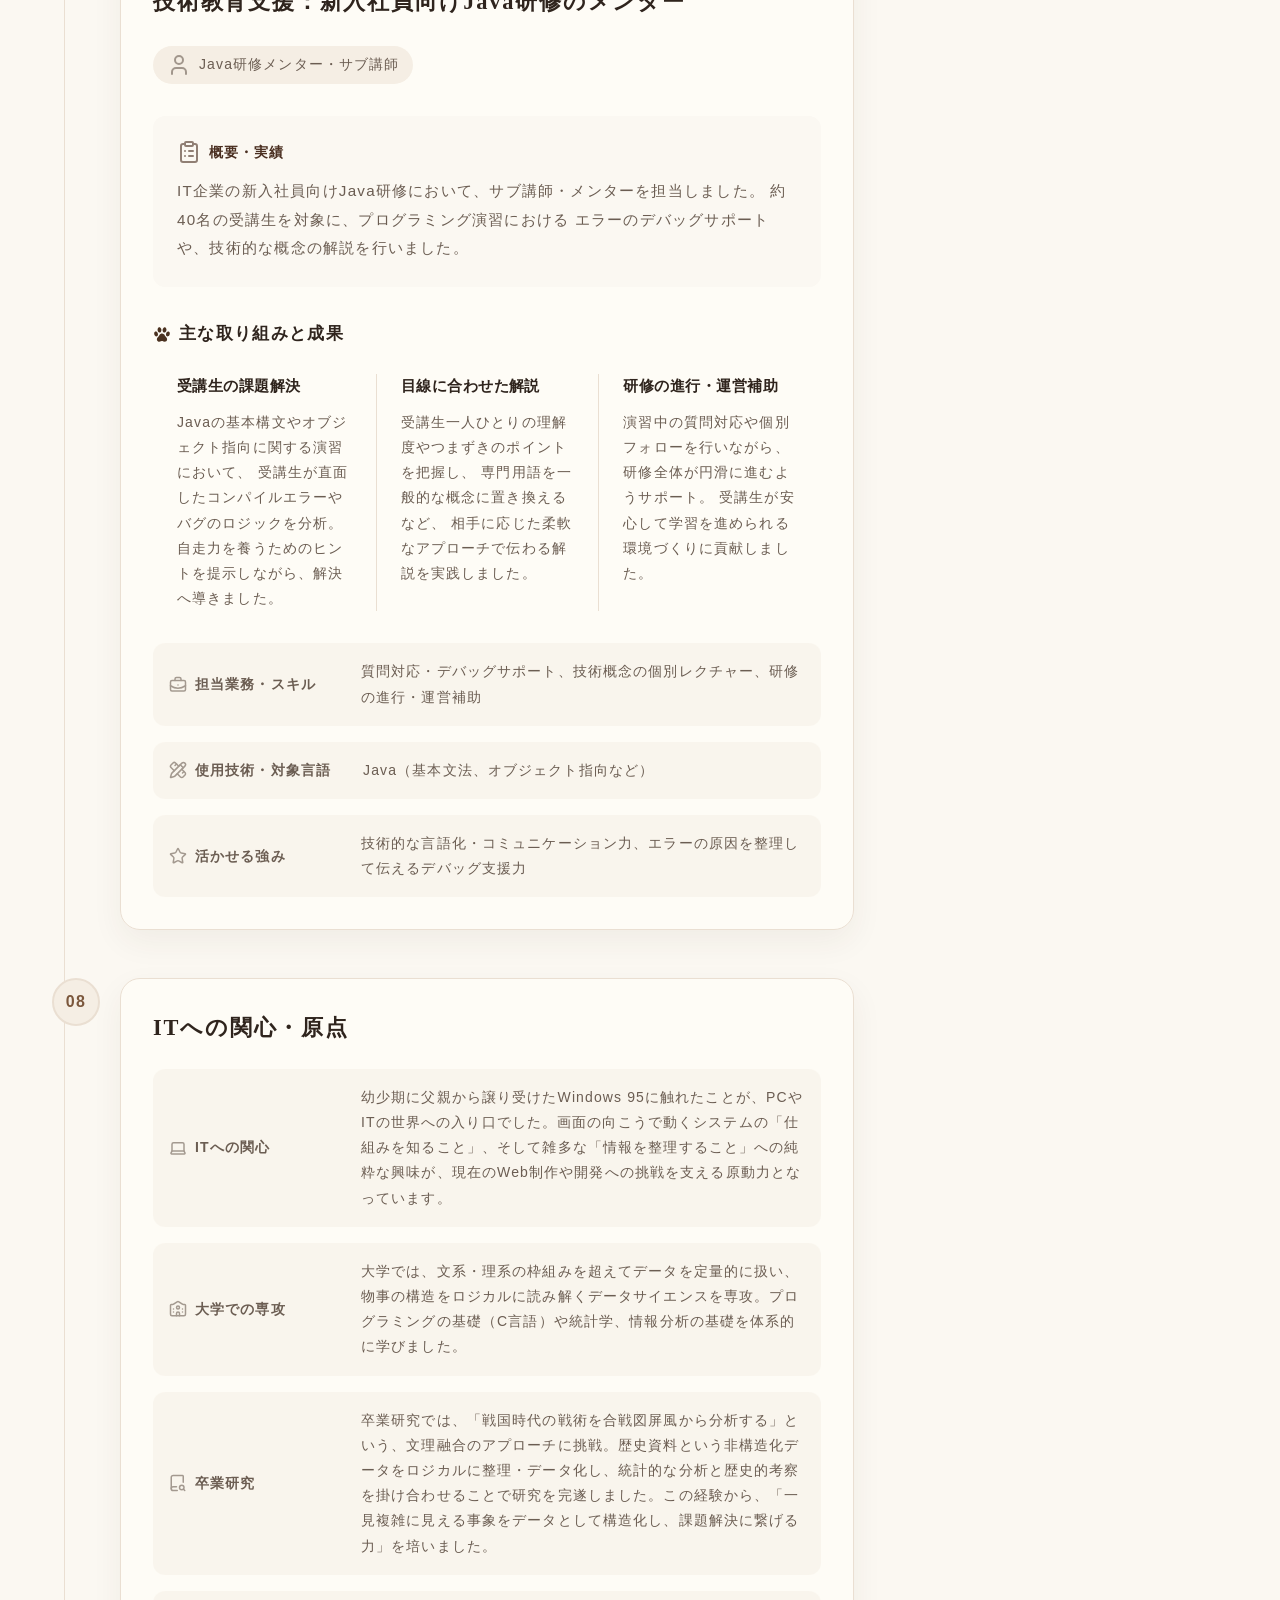
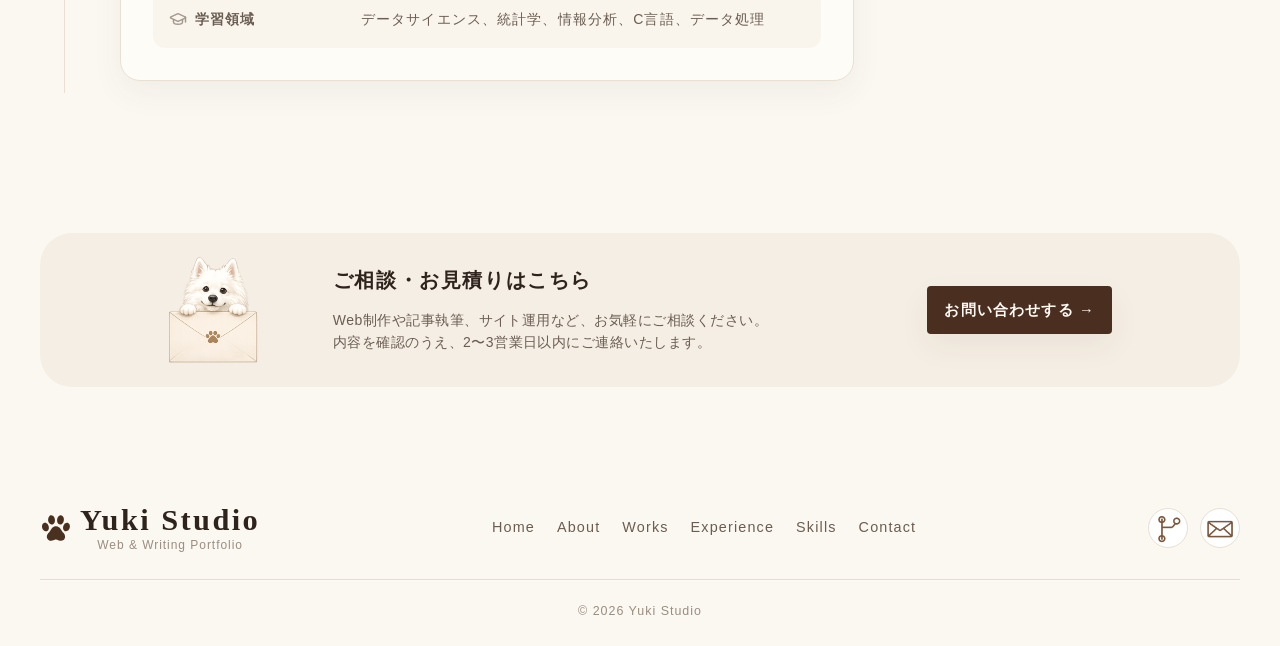
==== commit c64e8ce5: "Polish layout" ====
--- a/career.html
+++ b/career.html
@@ -37,7 +37,7 @@
                     <li><a href="index.html#works">Works</a></li>
                     <li><a href="index.html#experience">Experience</a></li>
                     <li><a href="index.html#skills">Skills</a></li>
-                    <li><a href="index.html#contact">Contact</a></li>
+                    <li><a href="contact.html">Contact</a></li>
                 </ul>
             </nav>
         </div>
@@ -1049,7 +1049,7 @@
                                 内容を確認のうえ、2〜3営業日以内にご連絡いたします。</p>
                         </div>
                         <div class="contact-action">
-                            <a href="mailto:example@example.com" class="button button-primary">
+                            <a href="contact.html" class="button button-primary">
                                 お問い合わせする →
                             </a>
                         </div>
@@ -1078,7 +1078,7 @@
                         <li><a href="index.html#works">Works</a></li>
                         <li><a href="index.html#experience">Experience</a></li>
                         <li><a href="index.html#skills">Skills</a></li>
-                        <li><a href="index.html#contact">Contact</a></li>
+                        <li><a href="contact.html">Contact</a></li>
                     </ul>
                 </nav>
 
--- a/css/common.css
+++ b/css/common.css
@@ -246,15 +246,22 @@
     background: var(--color-main);
 }
 
-.button-outline {
-    border-color: var(--color-text-light);
+.experience-link .button.button-primary {
     background: var(--color-surface);
     color: var(--color-main-dark);
-}
-
-.button-outline:hover {
+    border-color: var(--color-border);
+    box-shadow: none;
+}
+
+.experience-link .button.button-primary:hover {
+    background: var(--color-bg-soft);
+    color: var(--color-main-dark);
     border-color: var(--color-main);
-    background: var(--color-surface);
+}
+
+.about-section .experience-link {
+    display: inline-flex;
+    margin-top: var(--space-lg);
 }
 
 .text-link {
@@ -461,12 +468,12 @@
 /* ---------- Contact ---------- */
 .contact-pill {
     display: grid;
-    grid-template-columns: auto minmax(0, 1fr) auto;
+    grid-template-columns: auto minmax(0, 520px) auto;
     align-items: center;
     column-gap: var(--space-2xl);
     border-radius: var(--radius-lg);
     background: var(--color-bg-soft);
-    padding: var(--space-xl);
+    padding: var(--space-lg) calc(var(--space-3xl) + var(--space-3xl));
 }
 
 .contact-dog {
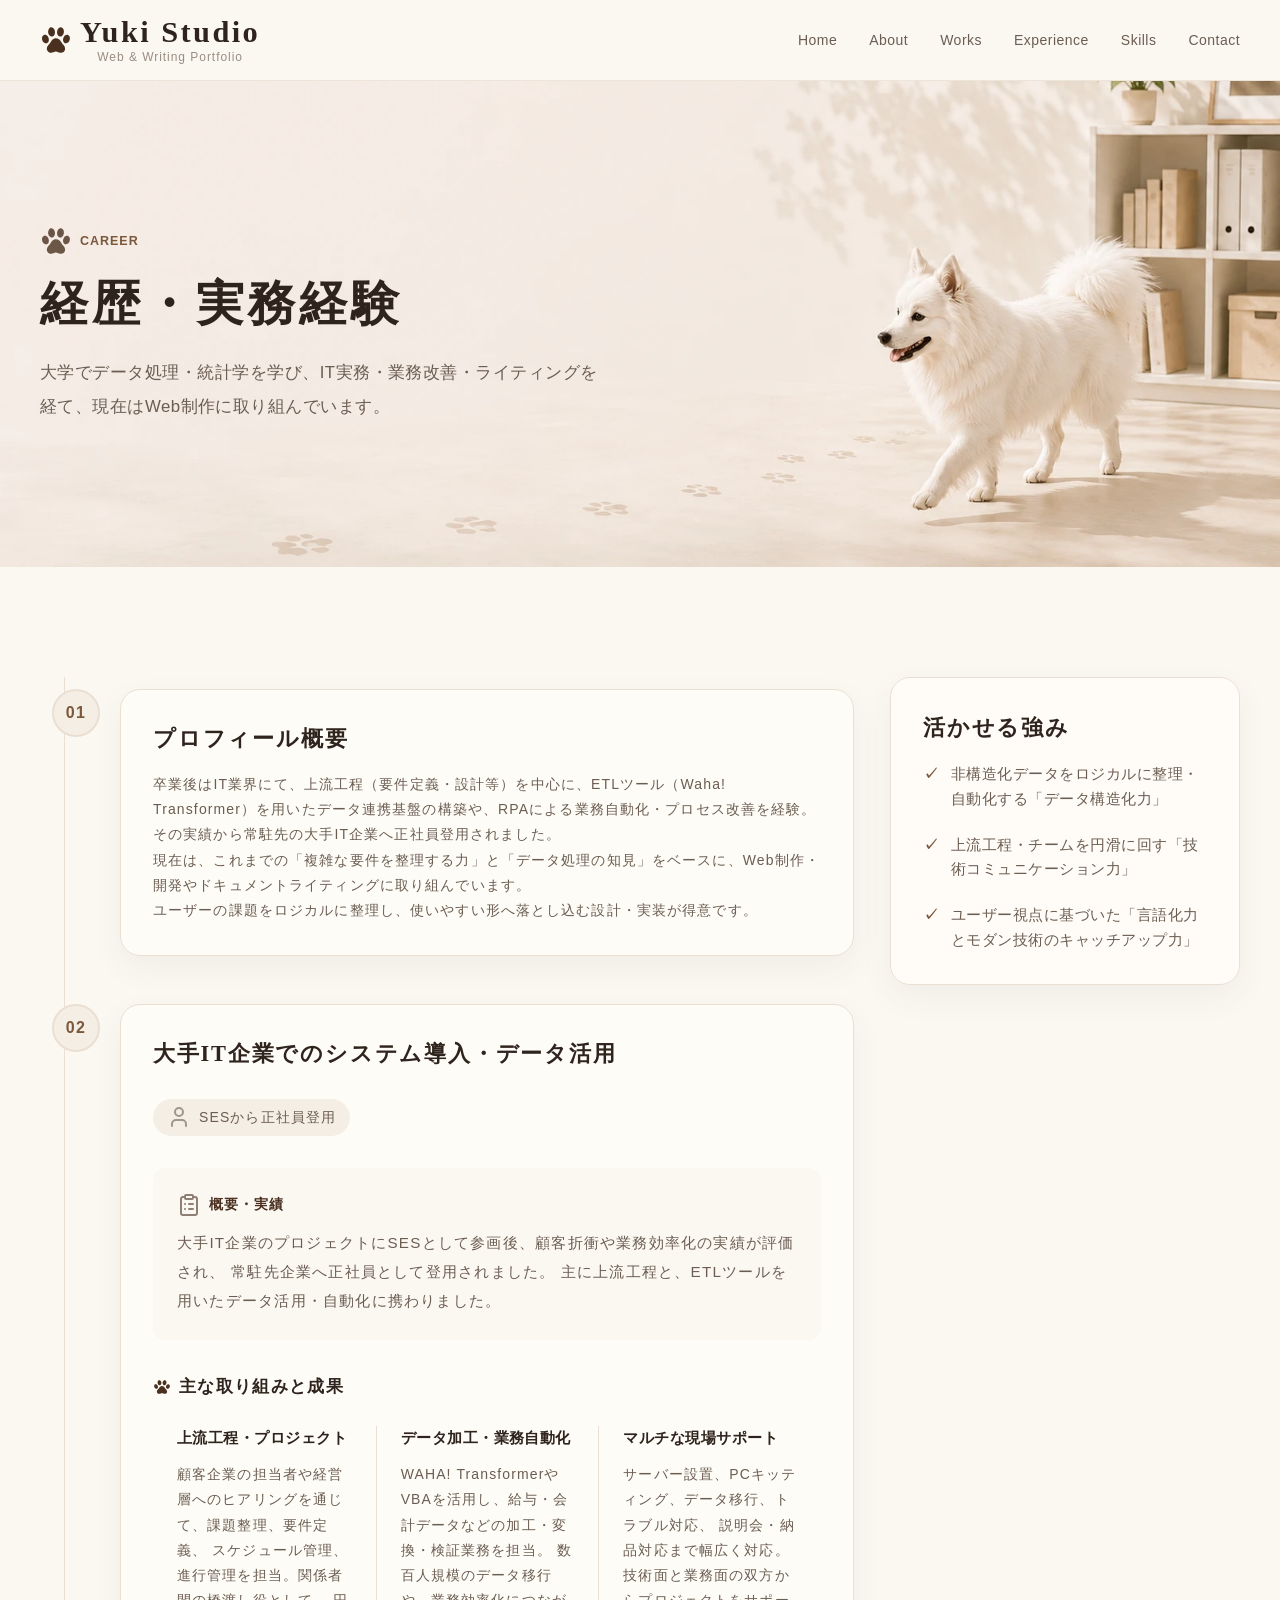
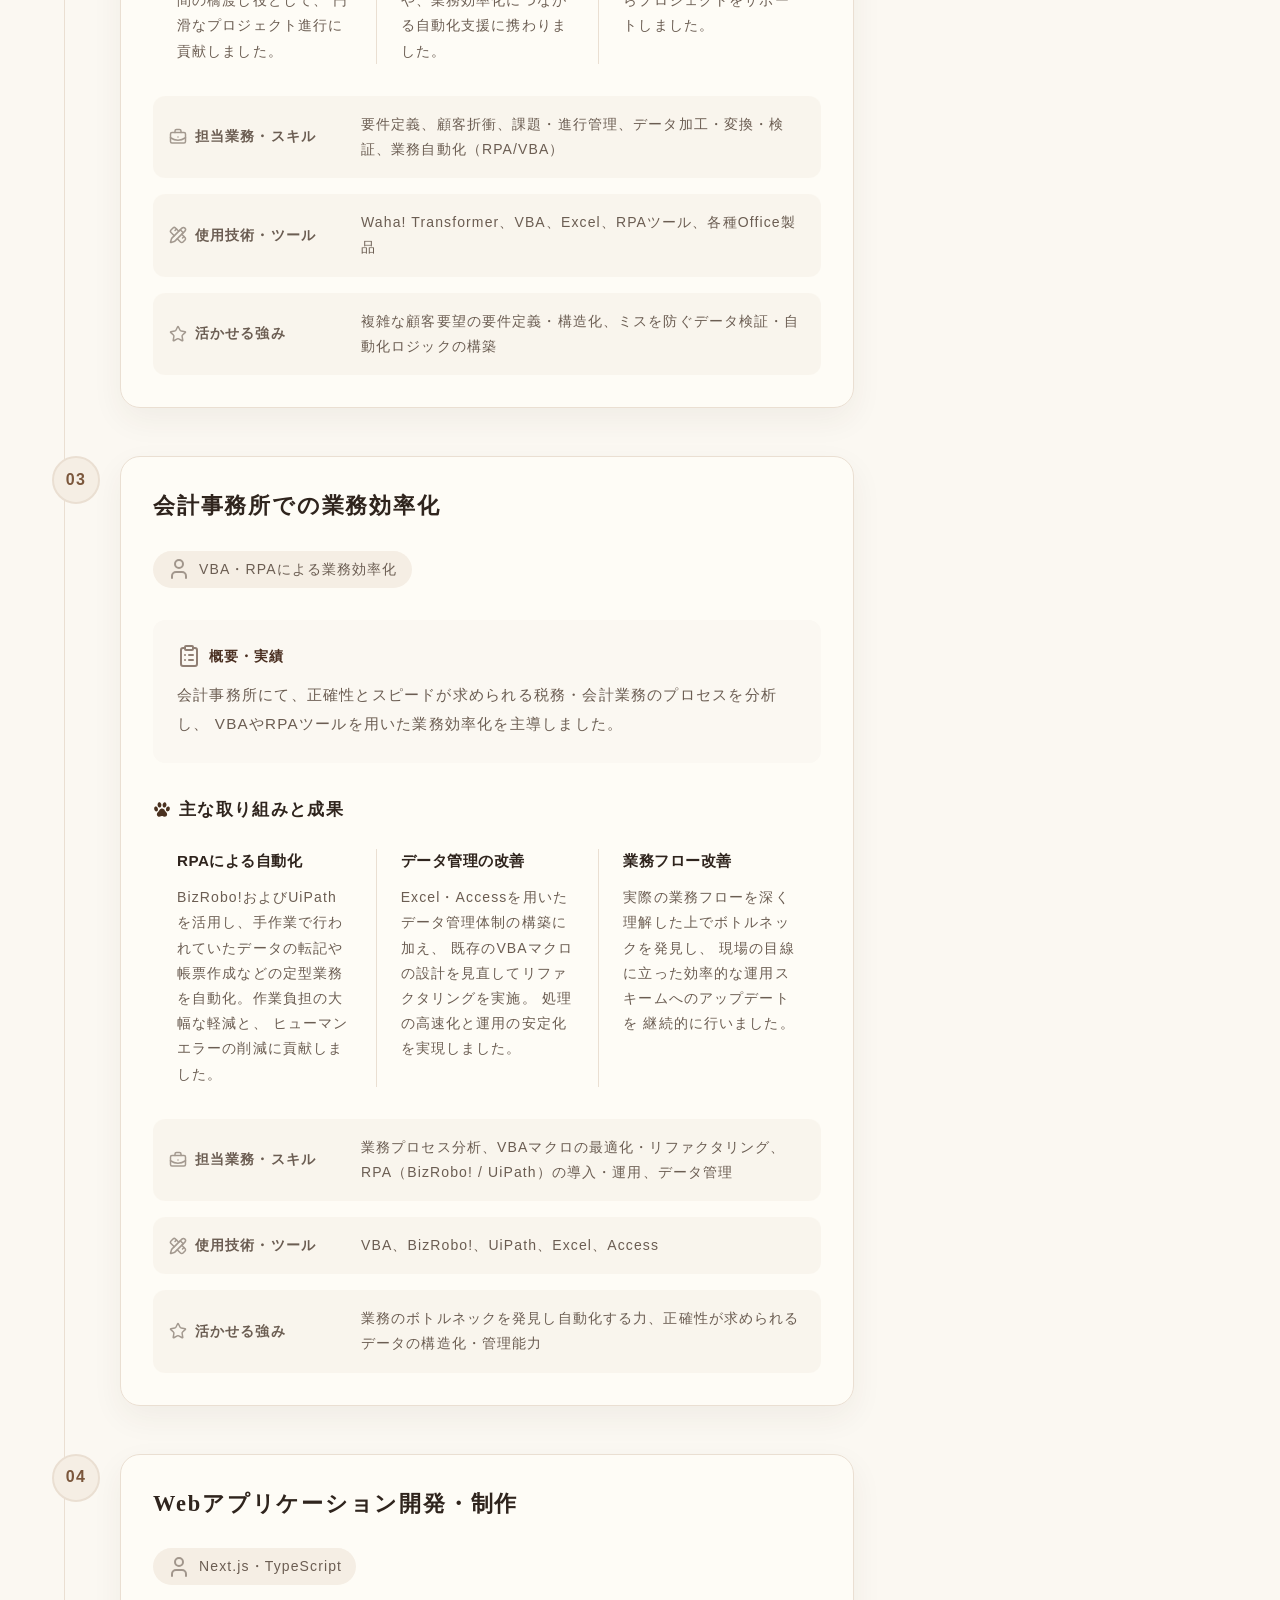
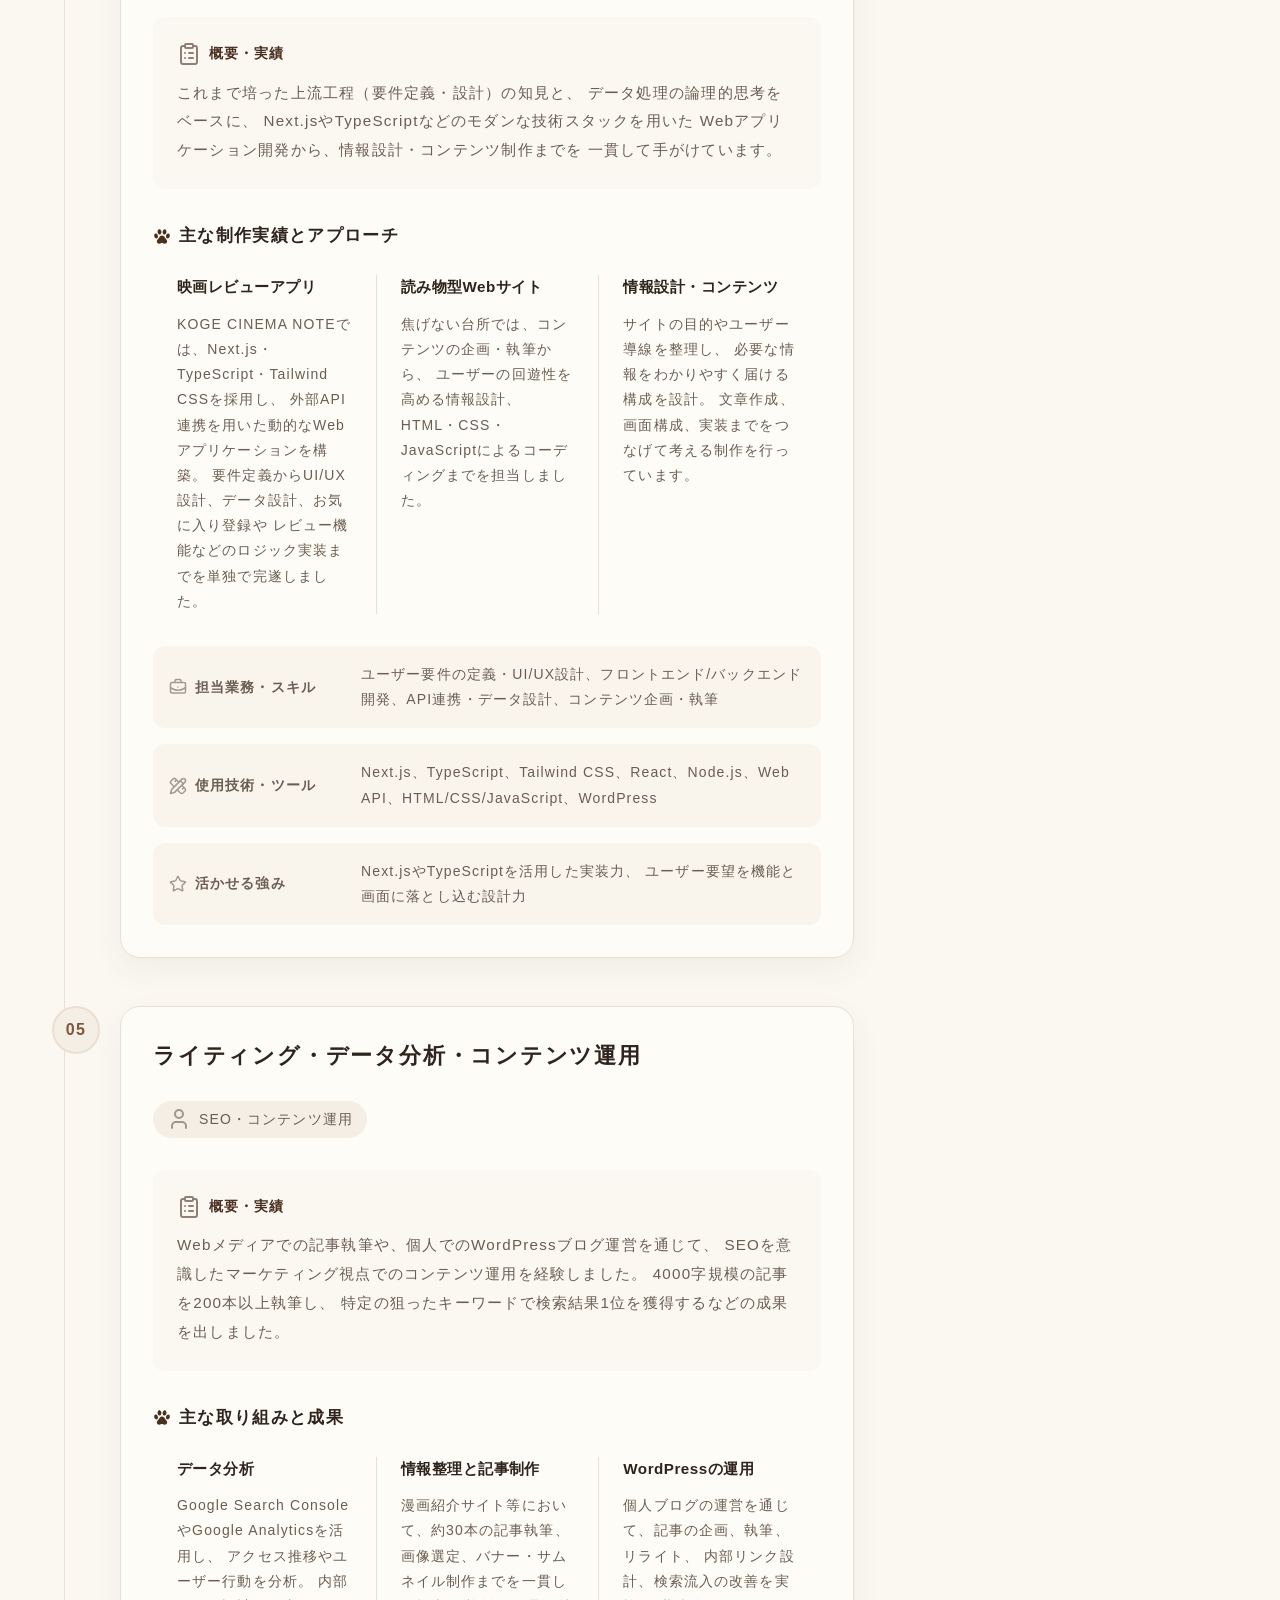
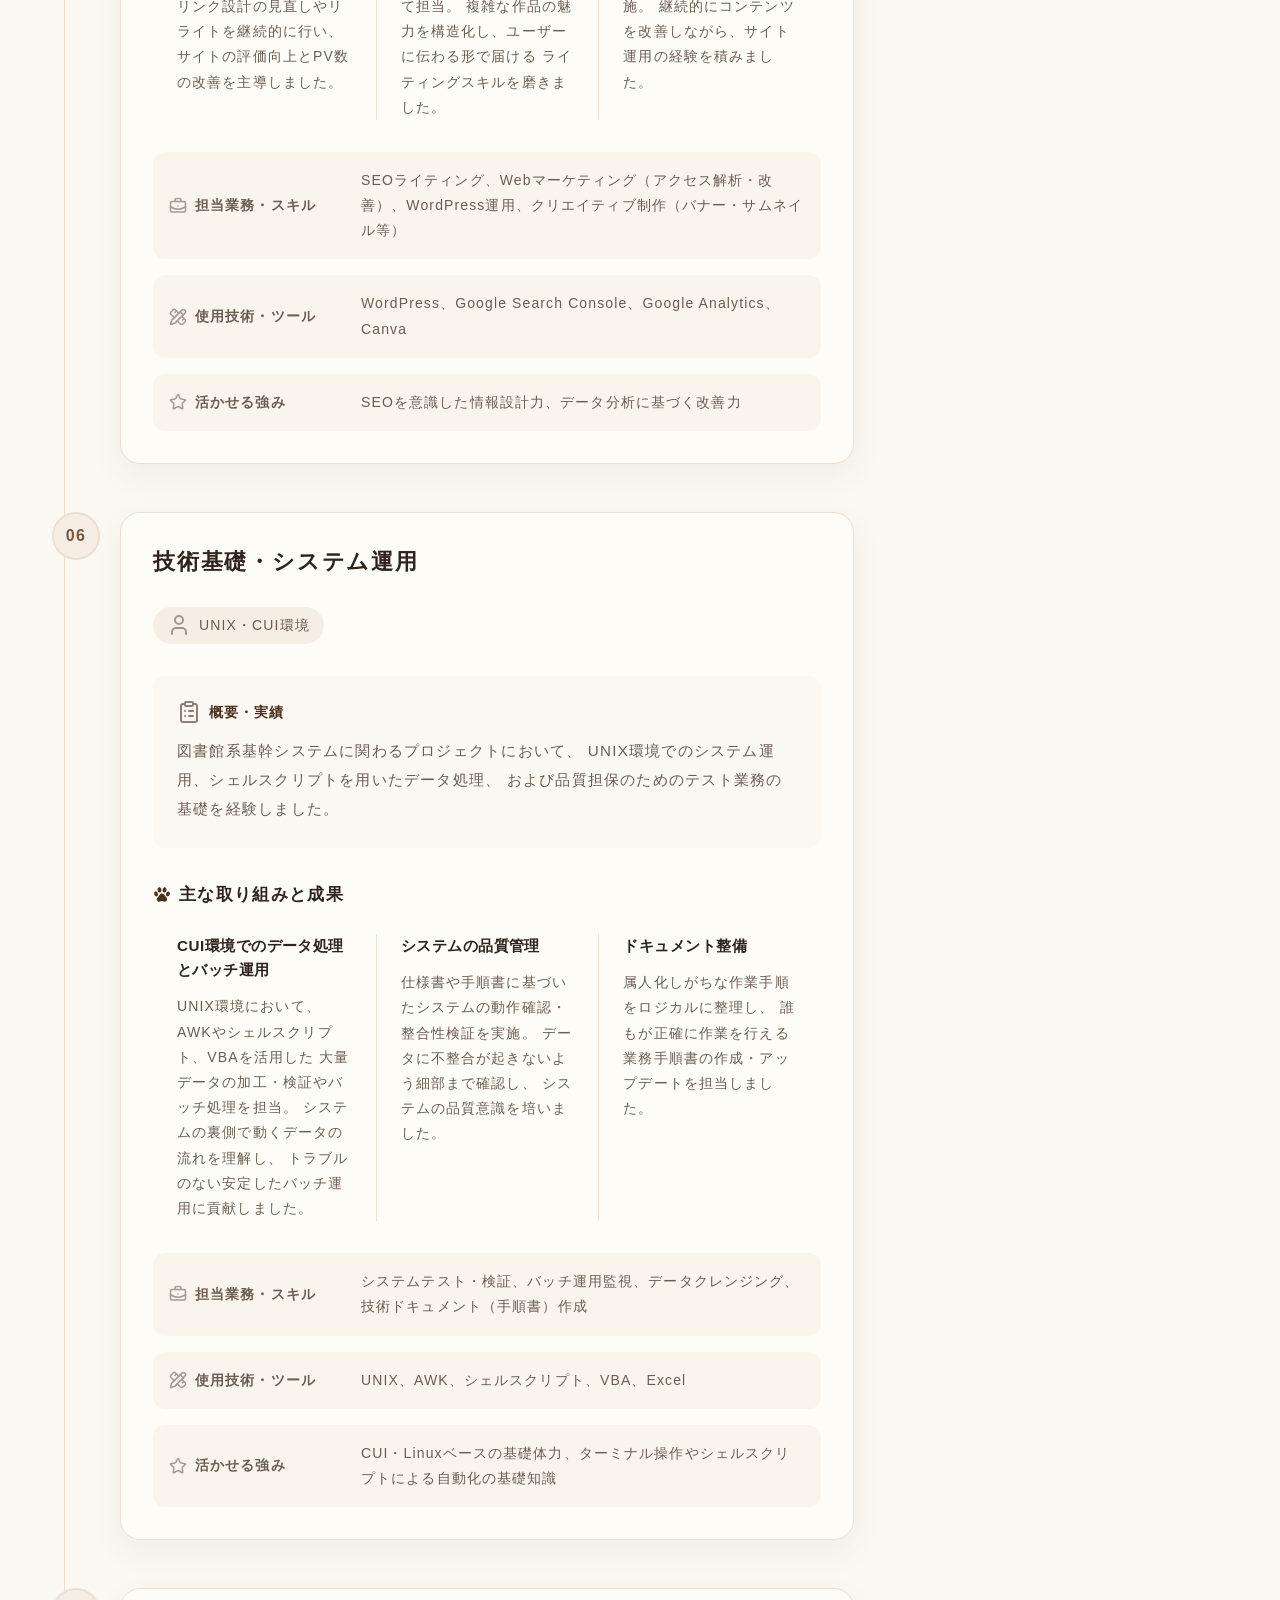
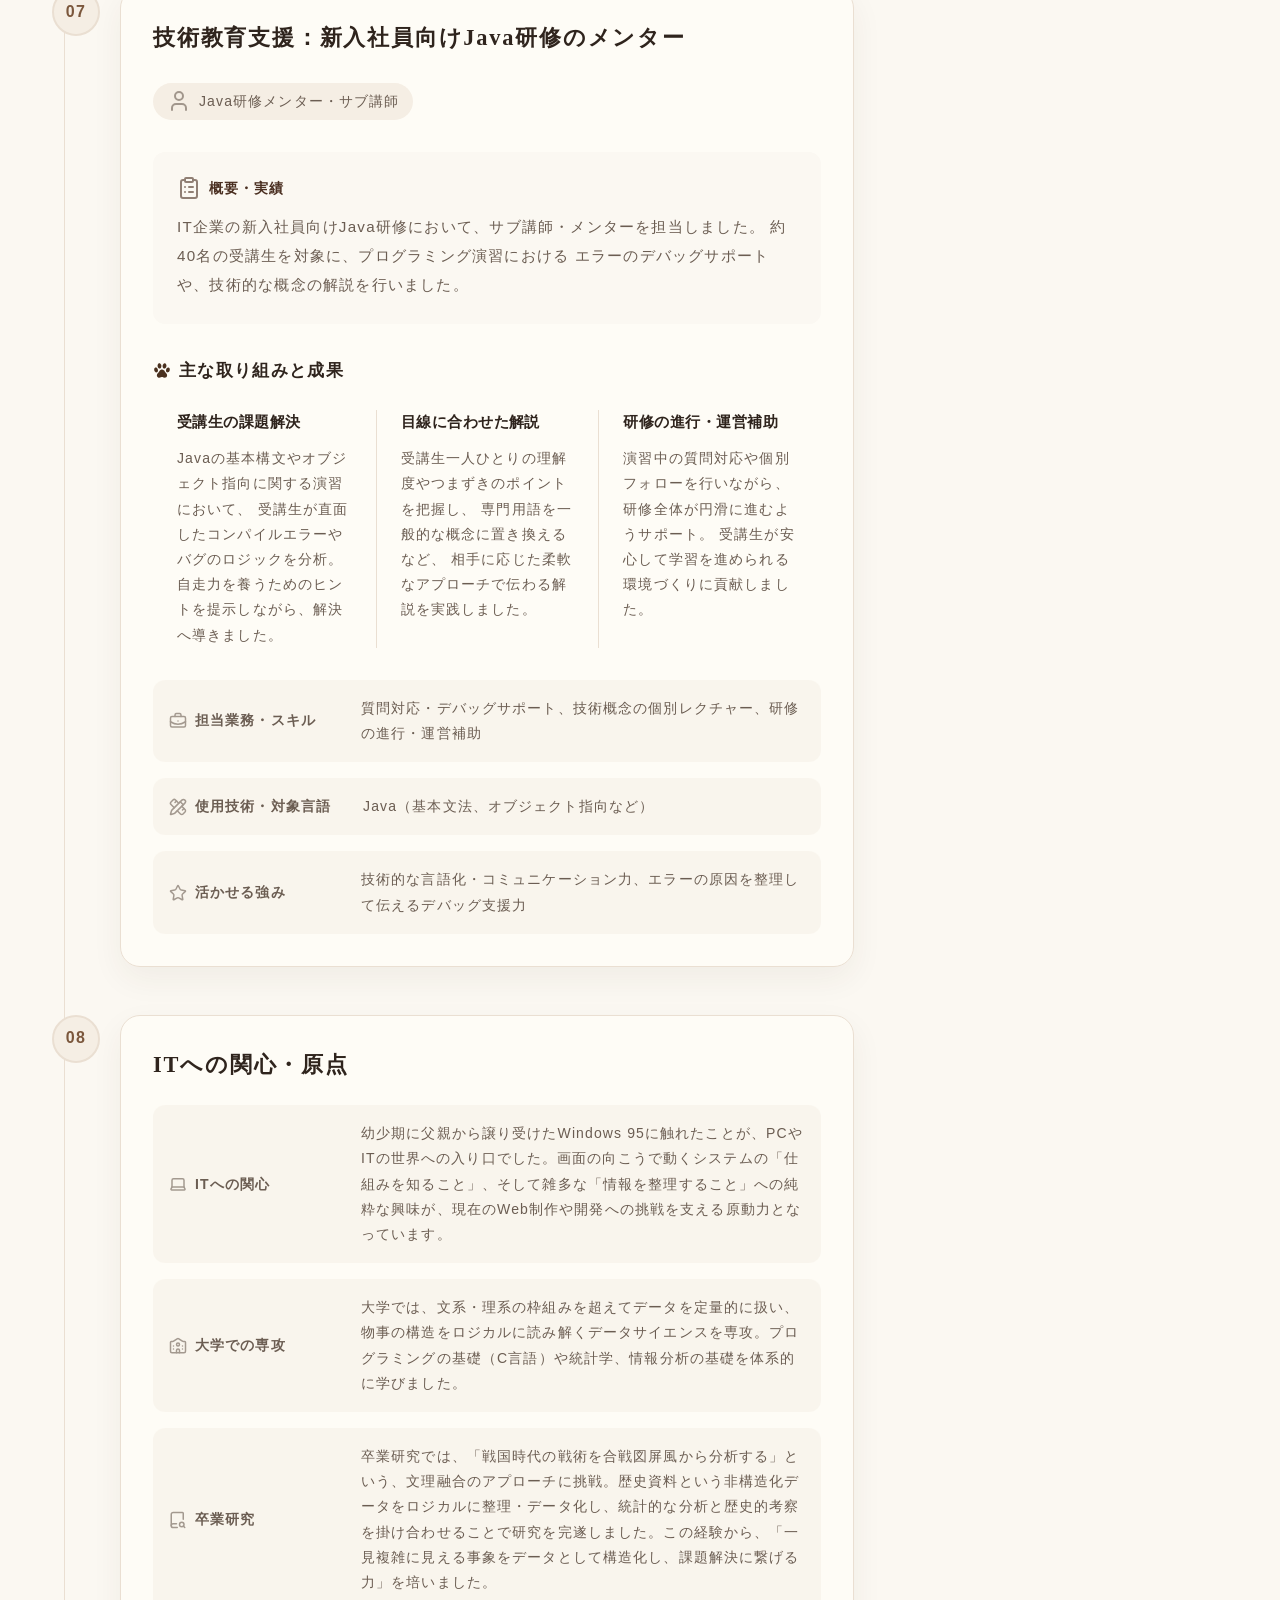
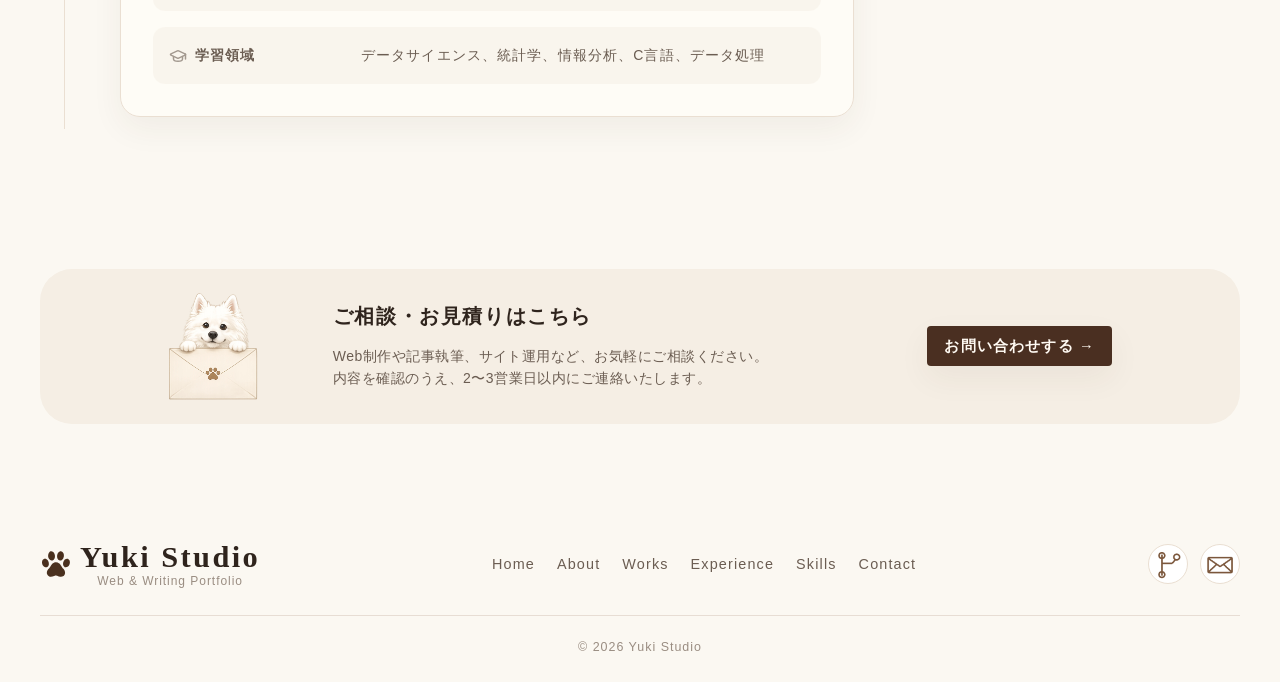
==== commit a590e1a6: "Adjust responsive layout and visual balance" ====
--- a/career.html
+++ b/career.html
@@ -391,7 +391,7 @@
                                         <path d="M19 21v-2a4 4 0 0 0-4-4H9a4 4 0 0 0-4 4v2" />
                                         <circle cx="12" cy="7" r="4" />
                                     </svg>
-                                    Next.js・TypeScriptによるWeb制作
+                                    Next.js・TypeScript
                                 </p>
 
                                 <div class="career-summary">
--- a/css/common.css
+++ b/css/common.css
@@ -216,7 +216,7 @@
     align-items: center;
     justify-content: center;
     gap: var(--space-xs);
-    min-height: 48px;
+    min-height: 40px;
     padding-inline: var(--space-md);
     border: 1px solid transparent;
     border-radius: 4px;
@@ -248,15 +248,15 @@
 
 .experience-link .button.button-primary {
     background: var(--color-surface);
-    color: var(--color-main-dark);
-    border-color: var(--color-border);
+    color: var(--color-main);
+    border-color: var(--main-dark);
     box-shadow: none;
 }
 
 .experience-link .button.button-primary:hover {
     background: var(--color-bg-soft);
     color: var(--color-main-dark);
-    border-color: var(--color-main);
+    border-color: var(--color-main-dark);
 }
 
 .about-section .experience-link {
--- a/css/career.css
+++ b/css/career.css
@@ -13,7 +13,7 @@
     display: flex;
     align-items: center;
     width: min(100%, calc(var(--container-width) + var(--page-padding-pc) * 2));
-    height: 450px;
+    min-height: clamp(380px, 38vw, 500px);
     margin-inline: auto;
     padding-inline: var(--page-padding-pc);
 }
@@ -398,7 +398,7 @@
 
     .career-hero-inner {
         align-items: flex-start;
-        padding: 100px var(--page-padding-sp) 0;
+        padding: 90px var(--page-padding-sp) 0;
     }
 
     .career-hero-content {
@@ -406,7 +406,7 @@
     }
 
     .career-hero-label {
-        margin-bottom: calc(var(--space-sm) + 2px);
+        margin-bottom: var(--space-sm);
         font-size: 0.72rem;
     }
 
@@ -416,15 +416,13 @@
     }
 
     .career-hero-lead {
-        max-width: 330px;
-        font-size: 0.9rem;
+        max-width: 17rem;
+        font-size: var(--text-sm);
         line-height: 1.9;
     }
 
-    .career-hero-visual {
-        background-image: url("../images/hero-dog-career-sp.webp");
-        background-size: cover;
-        background-position: right center;
+    .career-hero {
+        background: url("../images/hero-dog-career-sp.webp") 66% center / auto 100% no-repeat;
     }
 
     .career-hero-visual img {
@@ -444,12 +442,17 @@
         display: block;
     }
 
+    article.career-card {
+        padding: 0;
+        margin-top: var(--space-lg);
+    }
+
     .career-number {
         display: none;
     }
 
     .career-card-inner {
-        padding: var(--space-xl) var(--space-lg);
+        padding: var(--space-xl);
     }
 
     .career-content h2 {
